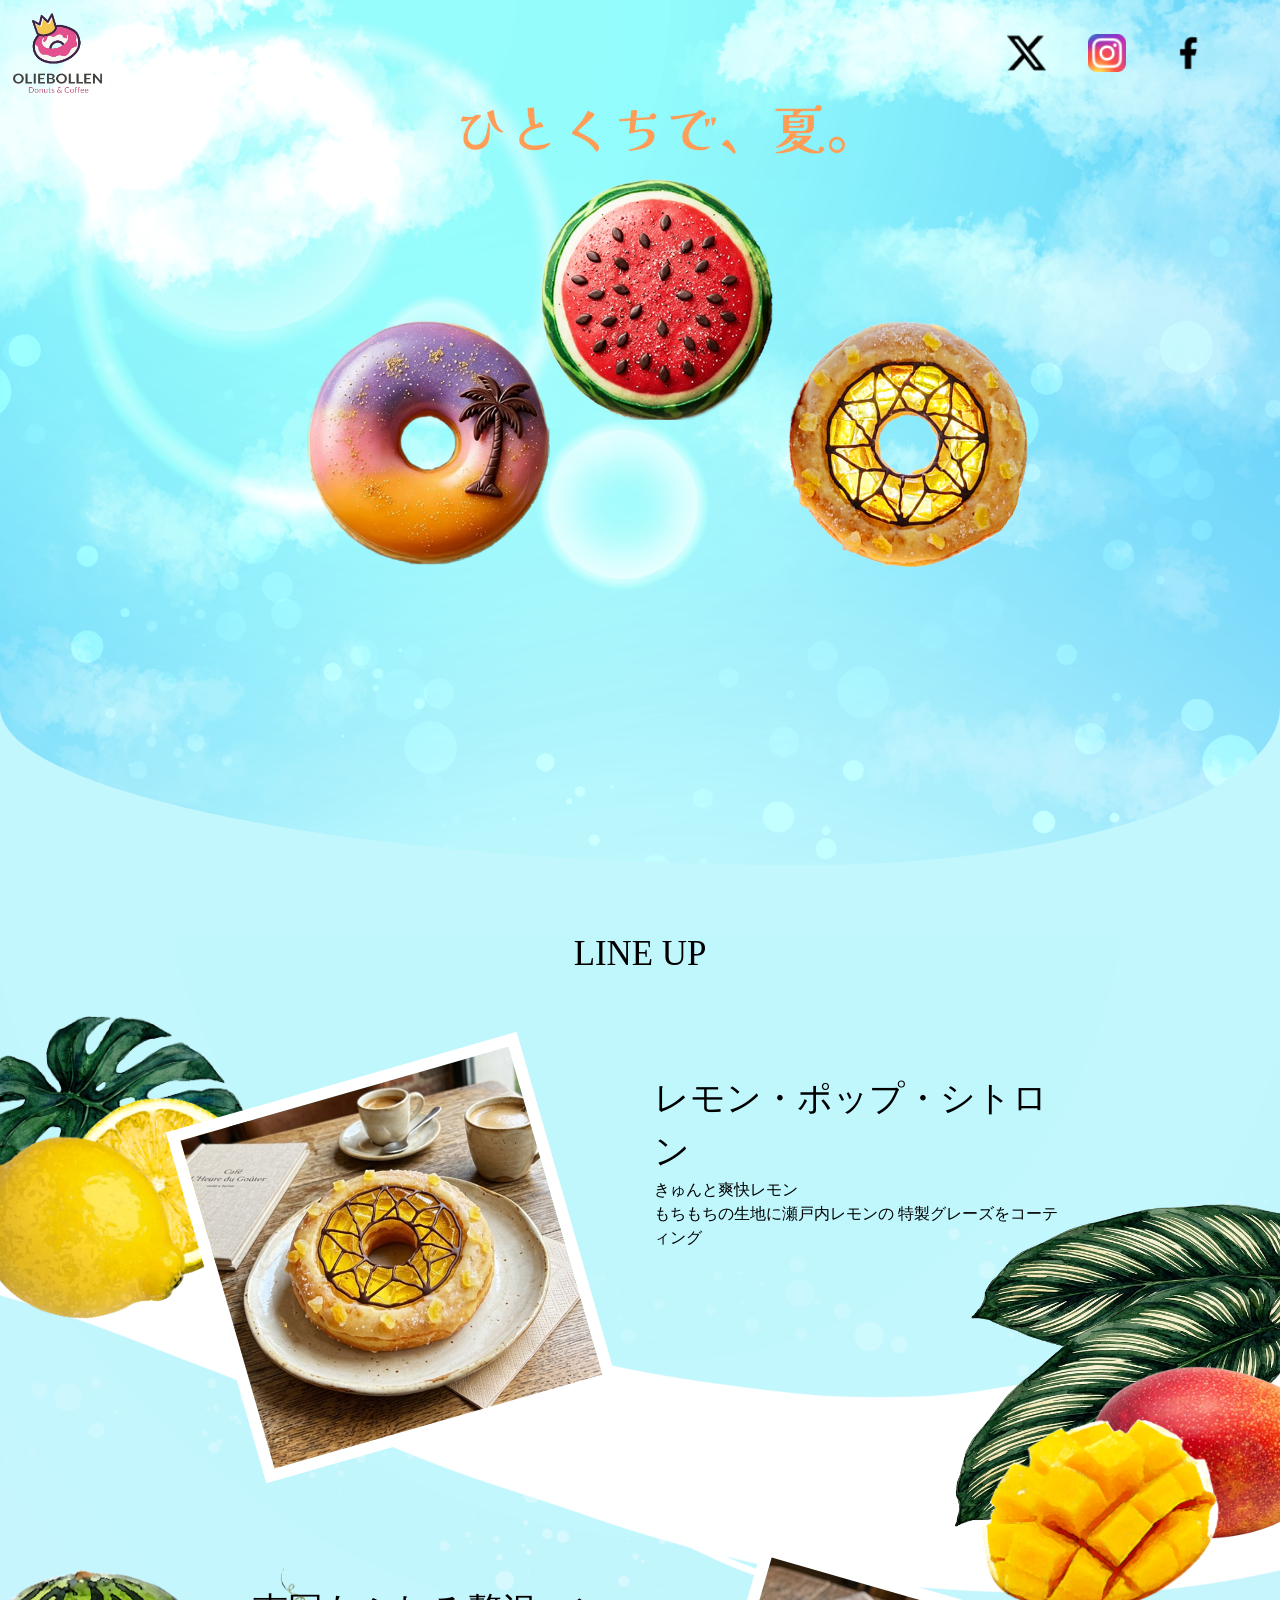
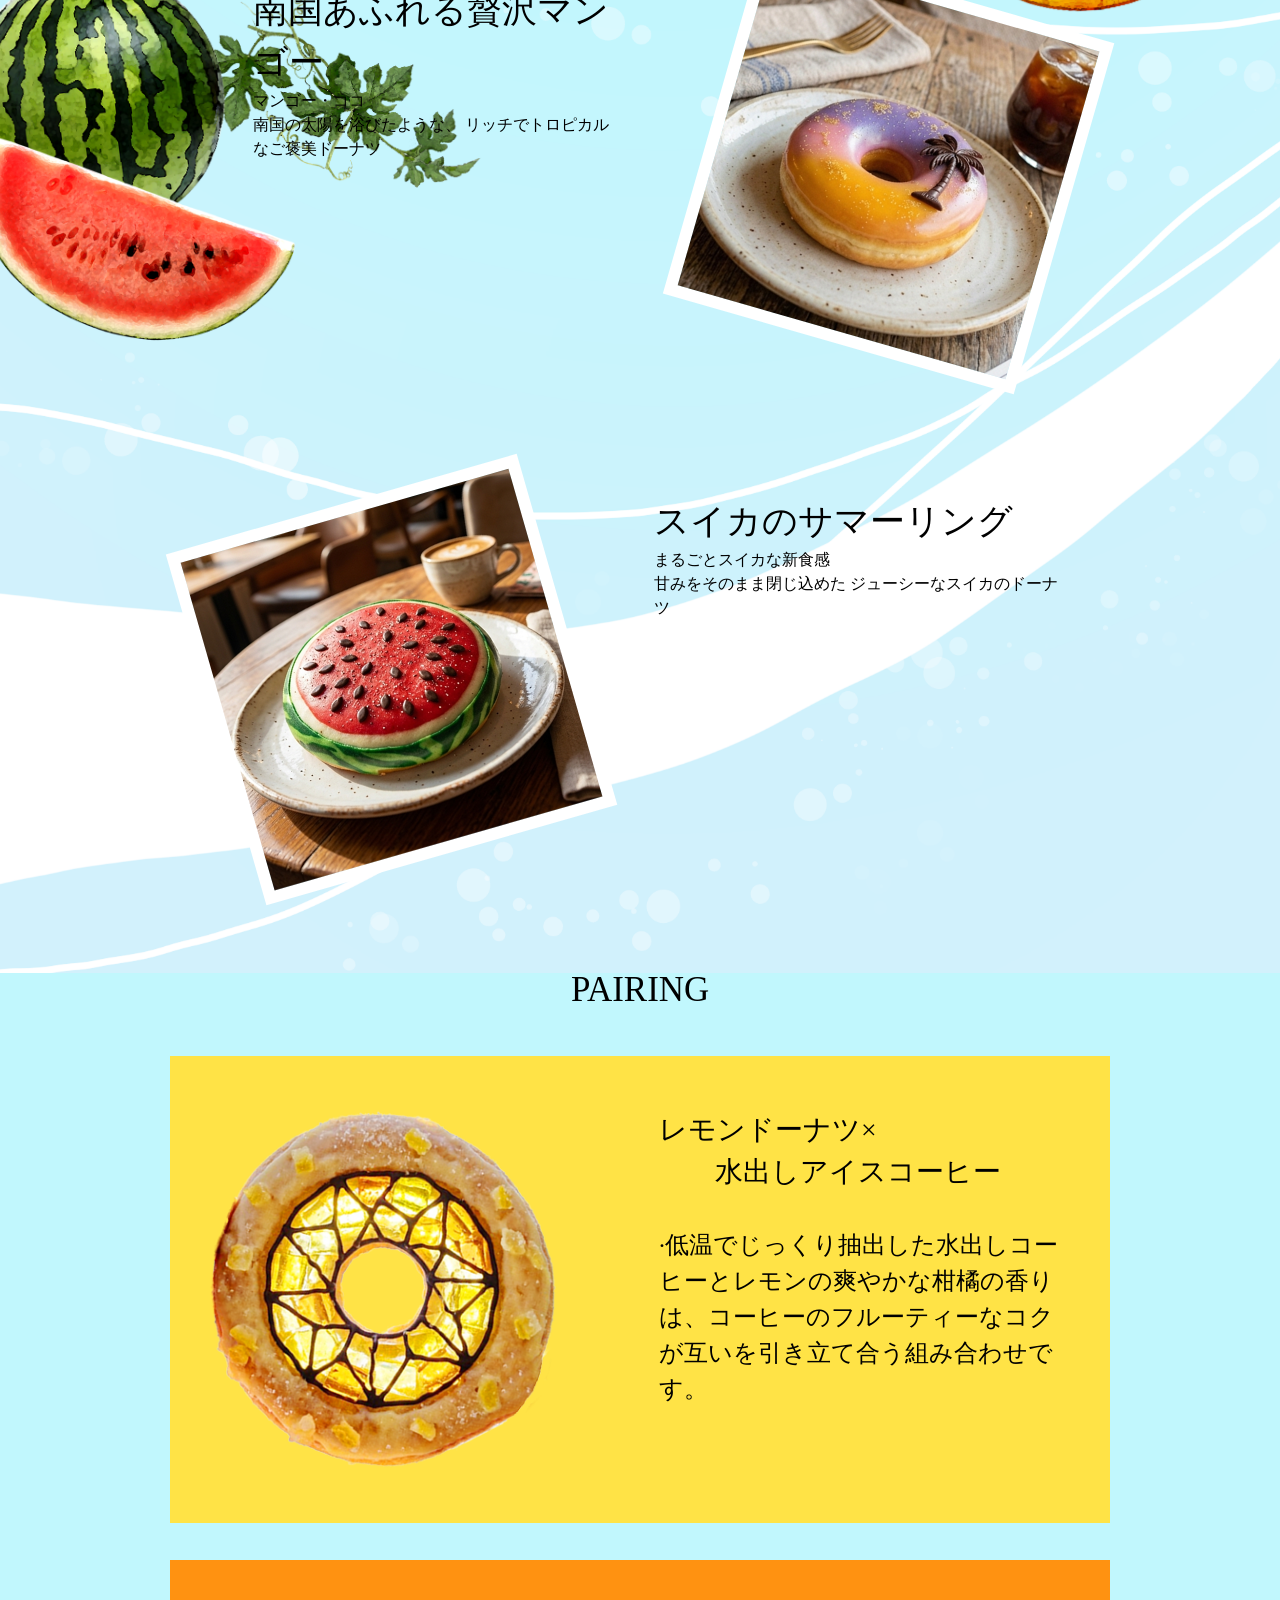
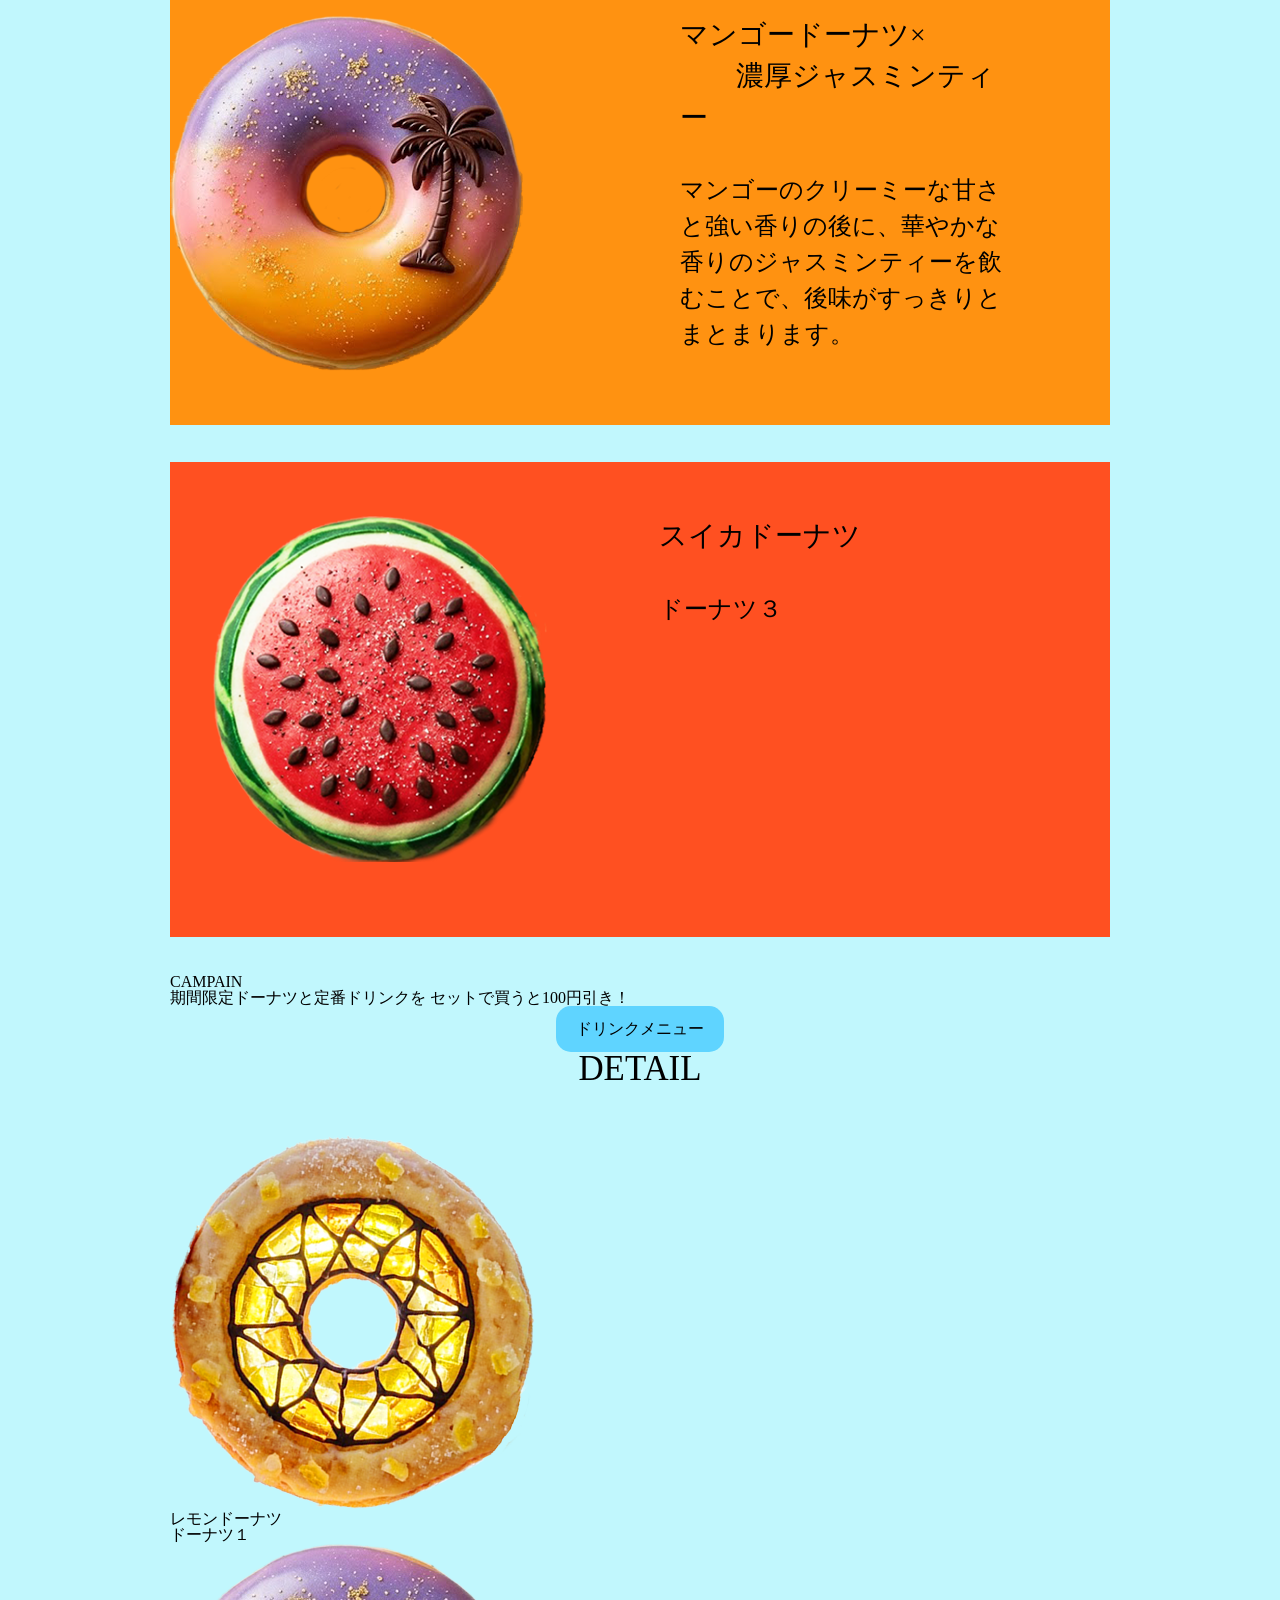
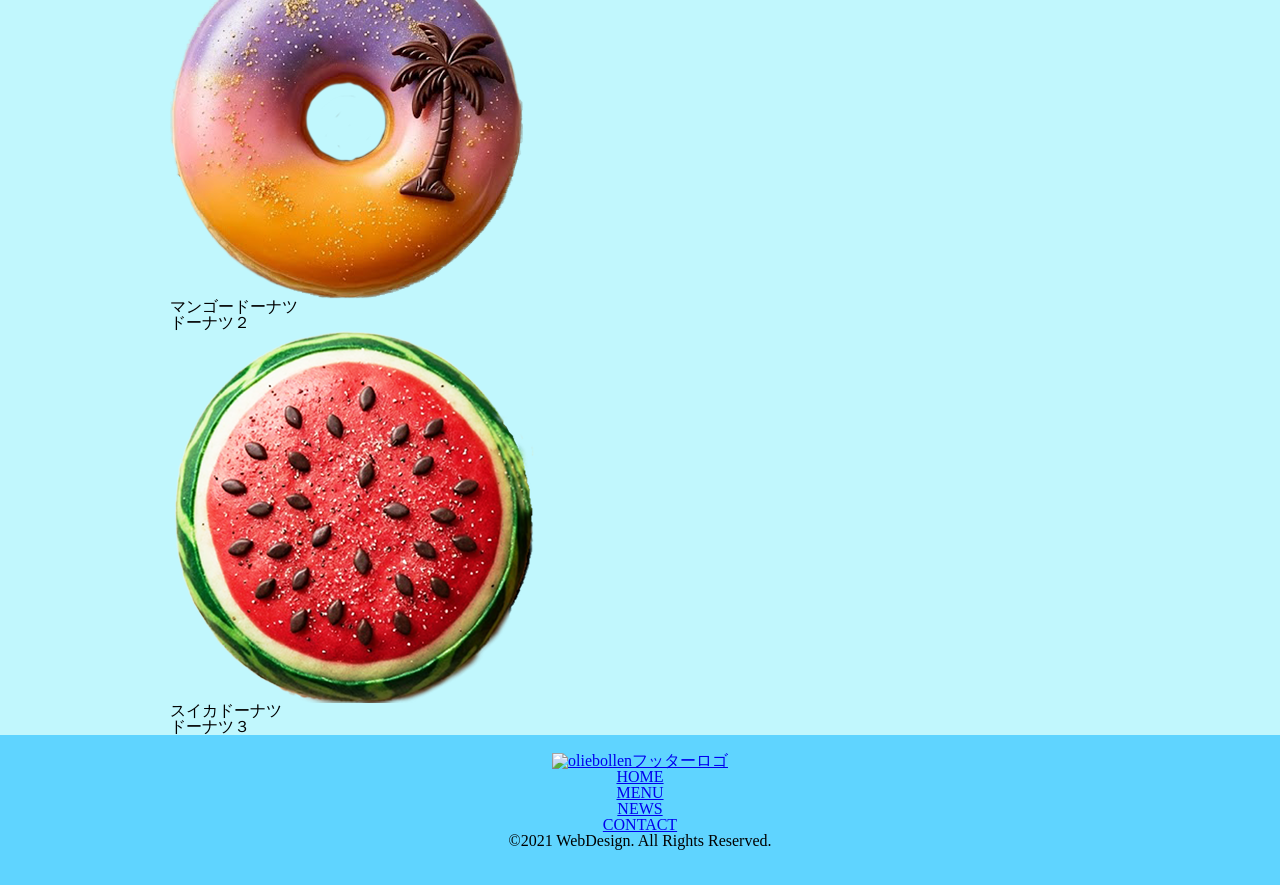
==== index.html @ aa82aea5 "メインビジュアル変更" ====
<!DOCTYPE html>
<html lang="ja">
<head>
  <meta charset="UTF-8">
  <meta name="viewport" content="width=device-width, initial-scale=1.0">
  <title>夏限定のフルーツドーナツ OLIEBOLLEN</title>
  <link rel="stylesheet" href="css/reset.css">
  <link rel="stylesheet" href="css/index.css">
</head>


<body>


  <header>

    <h1>
      <a href="#">
        <img src="img/logo.png" alt="oliebollenヘッダーロゴ">
      </a>
    </h1>

    <nav>
      <ul>
        <li>
          <a href="#">
            <img src="img/twitter_icon.png" alt="Twitter">
          </a>
        </li>
        <li>
          <a href="#">
            <img src="img/instagram_icon.png" alt="Instagram">
          </a>
        </li>
        <li>
          <a href="#">
            <img src="img/facebook_icon.png" alt="Facebook">
          </a>
        </li>
      </ul>
    </nav>

  </header>

  <div>
    <p class="mainvisual_background">
      <img src="img/mainvisal_background.png" alt="メインビジュアル">
    </p>
    <p class="mainvisual_title">
      <img src="img/mainvisual_title.png" alt="ひとくちで、夏。">
    </p>
    <p class="mainvisual_suika">
      <img src="img/donuts_suika.png" alt="スイカのサマーリング" class="no_eating">
      <img src="img/donuts_suika_eating.png" alt="齧りかけのスイカのサマーリング" class="eating">
    </p>
    <p class="mainvisual_mango">
      <img src="img/donuts_mango.png" alt="マンゴー・ココ" class="no_eating">
      <img src="img/donuts_mango_eating.png" alt="齧りかけのマンゴー・ココ" class="eating">
    </p>
    <p class="mainvisual_lemon">
      <img src="img/donuts_lemon.png" alt="レモン・ポップ・シトロン" class="no_eating">
      <img src="img/donuts_lemon_eating.png" alt="齧りかけのレモン・ポップ・シトロン" class="eating">
    </p>
  </div>

  <div class="all">

    <div class="images">
      <img src="img/left_reef1.png" alt="" class="left_reef1">
      <img src="img/cut_lemon_2.png" alt="" class="cut_lemon">
      <img src="img/lemon_1.png" alt="" class="lemon">
      <img src="img/right_reef_2_2.png" alt="" class="right_reef2">
      <img src="img/right_reef_1_2.png" alt="" class="right_reef1">
      <img src="img/mango_1.png" alt="" class="mango">
      <img src="img/cut_mango_2.png" alt="" class="cut_mango">
      <img src="img/watermelon_reef_1.png" alt="watermelon_reef" class="watermelon_reef">
      <img src="img/watermelon_1.png" alt="watermelon" class="watermelon">
      <img src="img/cut_watermelon_1.png" alt="cut_watermelon" class="cut_watermelon">

    </div>

    <main>

      <div class="back">
        <div class="container_index1">
          <div>
            <p class="lineup_title">
              LINE UP
            </p>
            <div class="lineup">
              <div class="lineup_1">
                <p class="lineup_left1">
                  <img src="img/lemon_donuts_pic.png" alt="レモン・ポップ・シトロン">
                </p>
                <section class="lineup_right1">
                  <h2>
                    レモン・ポップ・シトロン
                  </h2>
                  <p>
                    <spam>きゅんと爽快レモン</spam><br>
                    もちもちの生地に瀬戸内レモンの
                    特製グレーズをコーティング
                  </p>
                </section>
              </div>
              <div class="lineup_2">
                <section class="lineup_left2">
                  <h2>
                    南国あふれる贅沢マンゴー
                  </h2>
                  <p>
                    <span>マンゴー・ココ</span><br>南国の太陽を浴びたような、
                    リッチでトロピカルなご褒美ドーナツ
                  </p>
                </section>
                <p class="lineup_right2">
                  <img src="img/mango_donuts_pic.png" alt="マンゴー・ココ">
                </p>
              </div>
              <div class="lineup_3">
                <p class="lineup_left3">
                  <img src="img/suika_donuts_pic.png" alt="スイカのサマーリング">
                </p>
                <section class="lineup_right3">
                  <h2>
                    スイカのサマーリング
                  </h2>
                  <p>
                    <span>まるごとスイカな新食感</span><br>
                    甘みをそのまま閉じ込めた
                    ジューシーなスイカのドーナツ
                  </p>
                </section>
              </div>
            </div>
          </div>
        </div>
      </div>


      <div class="container_index2">
        <div>
          <p class="pairing_title">
            PAIRING
          </p>
          <div class="pairing">
            <div class="pairing_1">
              <p class="pairing_left1">
                <img src="img/donuts_lemon.png" alt="レモンドーナツ">
              </p>
              <section class="pairing_right1">
                <h2>
                  レモンドーナツ×<br>
                  　　水出しアイスコーヒー
                </h2>
                <p>
                  ·低温でじっくり抽出した水出しコーヒーとレモンの爽やかな柑橘の香りは、コーヒーのフルーティーなコクが互いを引き立て合う組み合わせです。
                </p>
              </section>
            </div>
            <div class="pairing_2">
              <p class="pairing_right2">
                <img src="img/donuts_mango.png" alt="マンゴードーナツ">
              </p>
              <section class="pairing_left2">
                <h2>
                  マンゴードーナツ×<br>
                  　　濃厚ジャスミンティー
                </h2>
                <p>
                  マンゴーのクリーミーな甘さと強い香りの後に、華やかな香りのジャスミンティーを飲むことで、後味がすっきりとまとまります。
                </p>
              </section>
            </div>
            <div class="pairing_3">
              <p class="pairing_left3">
                <img src="img/donuts_suika.png" alt="スイカドーナツ">
              </p>
              <section class="pairing_right3">
                <h2>
                  スイカドーナツ
                </h2>
                <p>
                  ドーナツ３
                </p>
              </section>
            </div>
          </div>
        </div>

        <section>
          <h2>CAMPAIN</h2>
          <p>期間限定ドーナツと定番ドリンクを
            セットで買うと100円引き！</p>
        </section>

        <p class="drink">
          <a href="drink.html">ドリンクメニュー</a>
        </p>
      </div>

      <div class="container_index3">
        <div>
          <p class="detail_title">
            DETAIL
          </p>
          <div class="detail">
            <div class="detail_1">
              <p class="detail_left1">
                <img src="img/donuts_lemon.png" alt="レモンドーナツ">
              </p>
              <section class="detail_right1">
                <h2>
                  レモンドーナツ
                </h2>
                <p>
                  ドーナツ１
                </p>
              </section>
            </div>
            <div class="detail_2">
              <p class="detail_right2">
                <img src="img/donuts_mango.png" alt="マンゴードーナツ">
              </p>
              <section class="detail_left2">
                <h2>
                  マンゴードーナツ
                </h2>
                <p>
                  ドーナツ２
                </p>
              </section>
            </div>
            <div class="detail_3">
              <p class="detail_left3">
                <img src="img/donuts_suika.png" alt="スイカドーナツ">
              </p>
              <section class="detail_right3">
                <h2>
                  スイカドーナツ
                </h2>
                <p>
                  ドーナツ３
                </p>
              </section>
            </div>
          </div>
        </div>
      </div>

    </main>

    <footer>

      <a href="#">
        <img src="img/" alt="oliebollenフッターロゴ">
      </a>

      <nav>
        <ul>
          <li>
            <p>
              <a href="#">
                HOME
              </a>
            </p>
          </li>
          <li>
            <p>
              <a href="#">
                MENU
              </a>
            </p>
          </li>
          <li>
            <p>
              <a href="#">
                NEWS
              </a>
            </p>
          </li>
          <li>
            <p>
              <a href="#">
                CONTACT
              </a>
            </p>
          </li>
        </ul>
      </nav>

      <p>
        <small>
          &copy;2021 WebDesign.
          <span>
            All Rights Reserved.
          </span>
        </small>
      </p>

    </footer>

  </div>
</body>
</html>
---- css/index.css ----
@import url(../css/common.css);

/* メインビジュアル */
p.mainvisual_background {
  width: 100%;
  height: 100vh;
  position: absolute;
  top: 0;
  left: 0;
}

p.mainvisual_background img {
  width: 100%;
  height: auto;
  border-radius: 0 0 350% 600% / 0 0 1500px 1500px;
  z-index: -100;
}

p.mainvisual_title {
  position: absolute;
  margin: 0 auto;
  left: 36vw;
}

p.mainvisual_title img {
  width: 30vw;
}

/* スイカ */

p.mainvisual_suika img {
  width: 19vw;
  top: 14vw;
  left: 42vw;
}

p.mainvisual_suika img.no_eating {
  position: absolute;
}

p.mainvisual_suika img.eating {
  position: absolute;
  opacity: 0;
}

p.mainvisual_suika:hover img.no_eating {
  opacity: 0;
}

p.mainvisual_suika:hover img.eating {
  opacity: 1;
}

/* マンゴー */
p.mainvisual_mango img {
  width: 19vw;
  top: 25vw;
  left: 24vw;
}

p.mainvisual_mango img.no_eating {
  position: absolute;
}

p.mainvisual_mango img.eating {
  position: absolute;
  opacity: 0;
}

p.mainvisual_mango:hover img.no_eating {
  opacity: 0;
}

p.mainvisual_mango:hover img.eating {
  opacity: 1;
}

/* レモン */
p.mainvisual_lemon img {
  width: 19vw;
  top: 25vw;
  right: 19.5vw;
}

p.mainvisual_lemon img.no_eating {
  position: absolute;
}

p.mainvisual_lemon img.eating {
  position: absolute;
  opacity: 0;
}

p.mainvisual_lemon:hover img.no_eating {
  opacity: 0;
}

p.mainvisual_lemon:hover img.eating {
  opacity: 1;
  width: 19.1%;
}

/* 背景色 */

html {
  position: relative;
  background-color: #c1f7fd;
}

/* 位置調整 */

div.all {
  padding-top: 65vw;
}

/* 背景画像 */

div.images {
  position: relative;
  z-index: 1;
}

.left_reef1 {
  position: absolute;
  top: -1vw;
  left: 0;
  width: 26vw;
  padding-top: 5vh;
}

.cut_lemon {
  position: absolute;
  top: 12vw;
  left: 5vw;
  width: 15vw;
}

.lemon {
  position: absolute;
  top: 15vw;
  left: 0;
  width: 15%;
}

.right_reef1 {
  position: absolute;
  top: 20vw;
  right: 0vw;
  width: 30%;
}

.right_reef2 {
  position: absolute;
  top: 20vw;
  width: 25%;
  right: 0vw;
}

.mango {
  position: absolute;
  top: 32vw;
  width: 16%;
  right: 0vw;
}

.cut_mango {
  position: absolute;
  top: 37vw;
  width: 20%;
  right: 4vw;
}

.watermelon_reef {
  position: absolute;
  top: 48vw;
  width: 23%;
  left: 15vw;
}

.watermelon {
  position: absolute;
  top: 48vw;
  width: 23%;
  left: -4vw;
}

.cut_watermelon {
  position: absolute;
  top: 62vw;
  width: 28vw;
  left: -4vw;
}

/* メイン */

main div.back {
  background-image: url(../img/background_image.png);
  background-repeat: no-repeat;
  background-position: center top;
  background-size: cover;
  position: relative;
}

/* 商品説明 */
.container_index1 {
  /* background-color: bisque; */
  max-width: 980px;
  margin: 0 auto;
  padding-left: 20px;
  padding-right: 20px;
}

main div p.lineup_title {
  text-align: center;
  font-size: 2.18rem;
  margin-bottom: 3rem;
}

main div.lineup {
  display: flex;
  flex-wrap: wrap;
}

main div.lineup div {
  width: 100%;
  min-height: 28.75rem;
  margin-bottom: 2.31rem;
  z-index: 1;
}

div.lineup div.lineup_1 {
  /* background-color: #ffe346; */
  line-height: 1.5;
  display: flex;
  justify-content: space-between;
}

div.lineup div.lineup_1 p.lineup_left1 {
  margin-top: 5.79%;
  margin-bottom: 5.79%;
  margin-left: 4.13%;
  margin-right: 8.4%;
  flex-basis: 38.88%;
}

div.lineup div.lineup_1 p.lineup_left1 img {
  transform: rotate(-16deg);
  border: 12px solid #fff;
}

div.lineup div.lineup_1 section.lineup_right1 {
  margin-top: 5.67%;
  margin-bottom: 5.67%;
  margin-right: 4.13%;
  flex-basis: 44.42%;
}

div.lineup div.lineup_1 section.lineup_right1 h2 {
  font-size: 2.18rem;
}

div.lineup div.lineup_2 {
  /* background-color: #ff9211; */
  line-height: 1.5;
  display: flex;
  justify-content: space-between;
}

div.lineup div.lineup_2 p.lineup_right2 {
  margin-top: 5.79%;
  margin-bottom: 5.79%;
  margin-right: 4.13%;
  flex-basis: 38.88%;
}

div.lineup div.lineup_2 p.lineup_right2 img {
  transform: rotate(16deg);
  border: 12px solid #fff;
}

div.lineup div.lineup_2 section.lineup_left2 h2 {
  font-size: 2.18rem;
}

div.lineup div.lineup_2 section.lineup_left2 {
  margin-top: 5.67%;
  margin-bottom: 5.67%;
  margin-left: 8.82%;
  margin-right: 8.4%;
  flex-basis: 38.88%;
}

div.lineup div.lineup_3 {
  /* background-color: #ff5021; */
  padding-bottom: 20px;
  line-height: 1.5;
  display: flex;
  justify-content: space-between;
}

div.lineup div.lineup_3 p.lineup_left3 {
  margin-top: 5.79%;
  margin-bottom: 5.79%;
  margin-left: 4.13%;
  margin-right: 8.4%;
  flex-basis: 38.88%;
}

div.lineup div.lineup_3 p.lineup_left3 img {
  transform: rotate(-16deg);
  border: 12px solid #fff;
}

div.lineup div.lineup_3 section.lineup_right3 {
  margin-top: 5.67%;
  margin-bottom: 5.67%;
  margin-right: 4.13%;
  flex-basis: 44.42%;
}

div.lineup div.lineup_3 section.lineup_right3 h2 {
  font-size: 2.18rem;
}

/* ペアリング */

.container_index2 {
  /* background-color: bisque; */
  max-width: 980px;
  margin: 0 auto;
  padding-left: 20px;
  padding-right: 20px;
}

main div p.pairing_title {
  text-align: center;
  font-size: 2.18rem;
  margin-bottom: 3rem;
}

main div.pairing {
  display: flex;
  flex-wrap: wrap;
}

main div.pairing div {
  width: 100%;
  min-height: 28.75rem;
  margin-bottom: 2.31rem;
}

div.pairing div.pairing_1 {
  background-color: #ffe346;
  line-height: 1.5;
  display: flex;
  justify-content: space-between;
}

div.pairing div.pairing_1 p.pairing_left1 {
  /* background-color: #fff; */
  margin-top: 5.79%;
  margin-bottom: 5.79%;
  margin-left: 4.13%;
  margin-right: 10.69%;
  flex-basis: 38.88%;
}

div.pairing div.pairing_1 section.pairing_right1 {
  margin-top: 5.67%;
  margin-bottom: 5.67%;
  margin-right: 3.6%;
  flex-basis: 46.39%;
  font-size: 1.5rem;
}

div.pairing div.pairing_1 section.pairing_right1 h2 {
  font-size: 1.73rem;
  padding-bottom: 2.13rem;
}

div.pairing div.pairing_2 {
  background-color: #ff9211;
  line-height: 1.5;
  display: flex;
  justify-content: space-between;
}

div.pairing div.pairing_2 p.pairing_right2 {
  margin-top: 5.79%;
  margin-bottom: 5.79%;
  margin-right: 3.6%;
  flex-basis: 46.39%;
}

div.pairing div.pairing_2 section.pairing_left2 h2 {
  font-size: 1.73rem;
  padding-bottom: 2.13rem;
}

div.pairing div.pairing_2 section.pairing_left2 {
  margin-top: 5.67%;
  margin-bottom: 5.67%;
  margin-left: 8.82%;
  margin-right: 10.69%;
  flex-basis: 38.88%;
  font-size: 1.5rem;
}

div.pairing div.pairing_3 {
  background-color: #ff5021;
  padding-bottom: 20px;
  line-height: 1.5;
  display: flex;
  justify-content: space-between;
}

div.pairing div.pairing_3 p.pairing_left3 {
  margin-top: 5.79%;
  margin-bottom: 5.79%;
  margin-left: 4.13%;
  margin-right: 10.69%;
  flex-basis: 38.88%;
}

div.pairing div.pairing_3 section.pairing_right3 {
  margin-top: 5.67%;
  margin-bottom: 5.67%;
  margin-right: 3.6%;
  flex-basis: 46.39%;
  font-size: 1.5rem;
}

div.pairing div.pairing_3 section.pairing_right3 h2 {
  font-size: 1.73rem;
  padding-bottom: 2.13rem;
}

/* ドリンクメニュー */
p.drink a {
  text-decoration: none;
  color: #000;
  display: block;
  width: fit-content;
  padding: 15px 20px;
  margin: 0 auto;
  border-radius: 15px;
  background-color: #5fd4ff;
  background-position: center;
}

/* ディティール */

.container_index3 {
  /* background-color: bisque; */
  max-width: 980px;
  margin: 0 auto;
  padding-left: 20px;
  padding-right: 20px;
}

main div p.detail_title {
  text-align: center;
  font-size: 2.18rem;
  margin-bottom: 3rem;
}
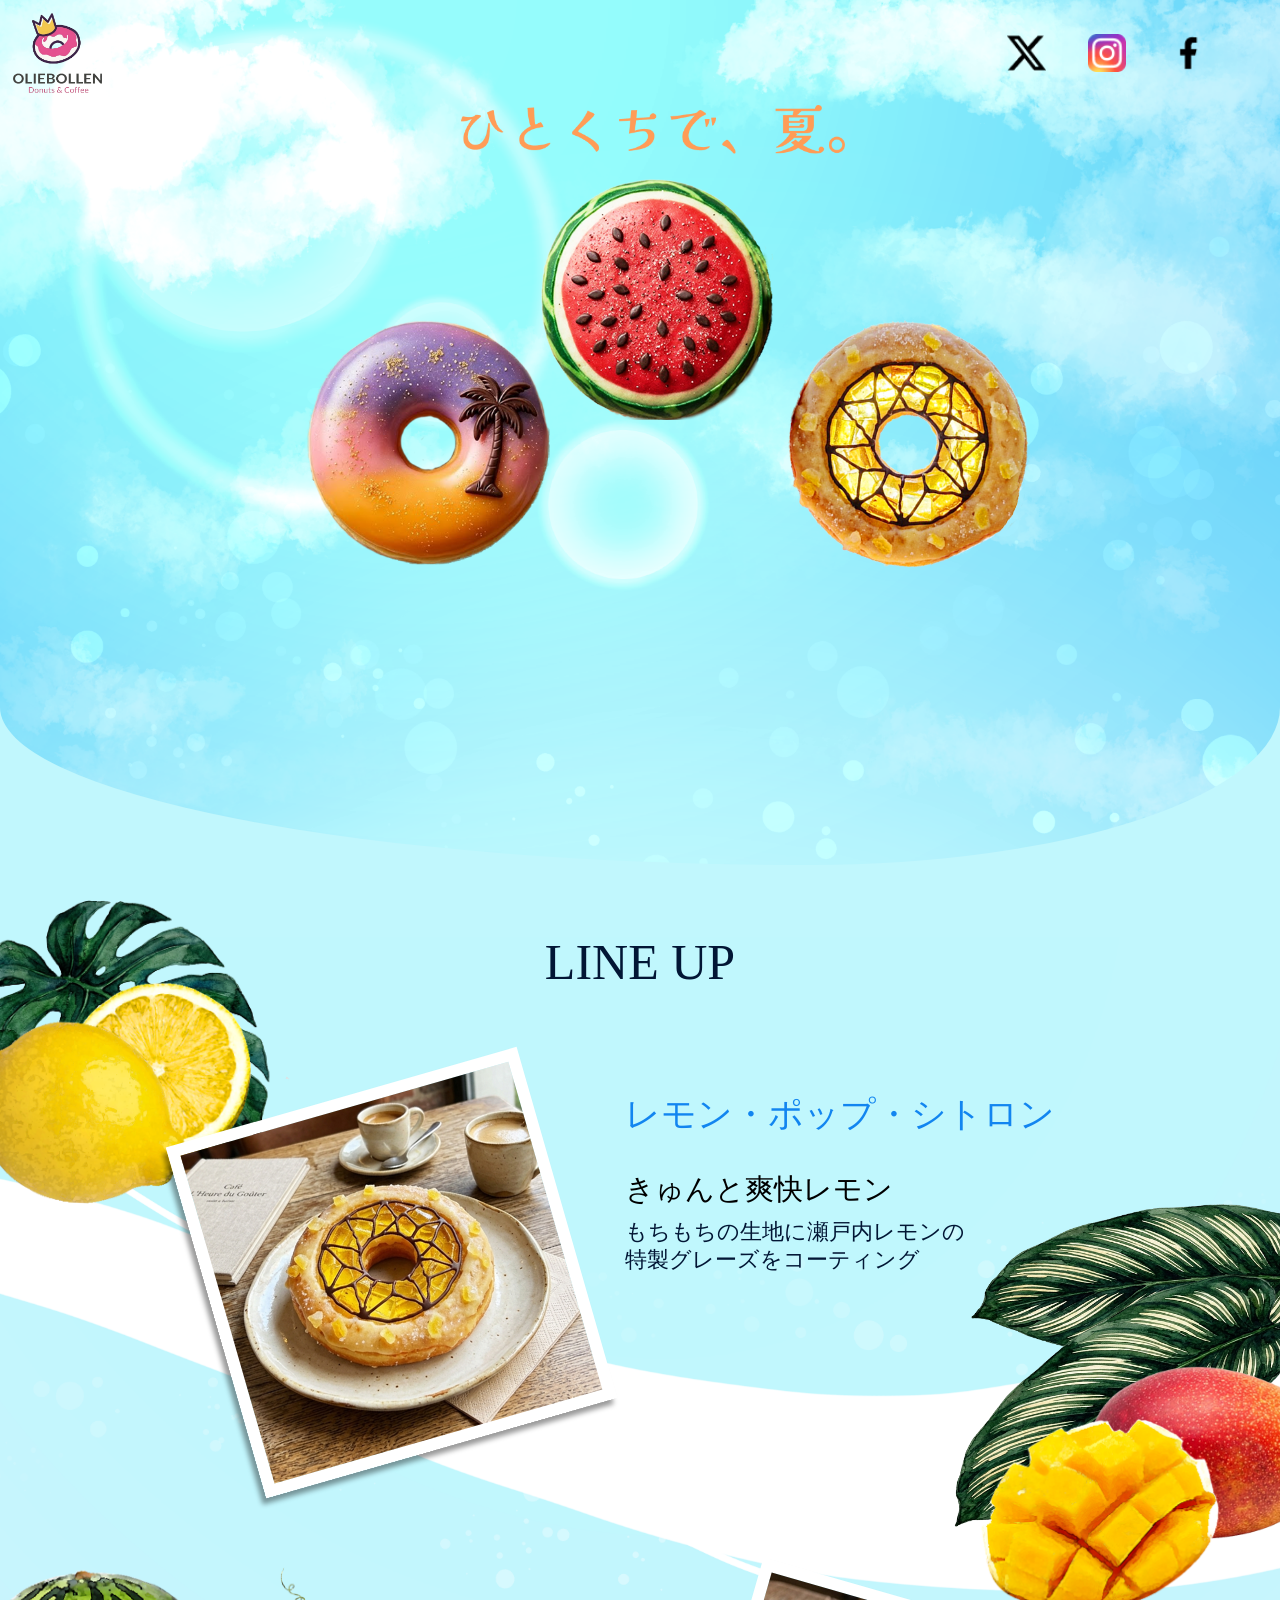
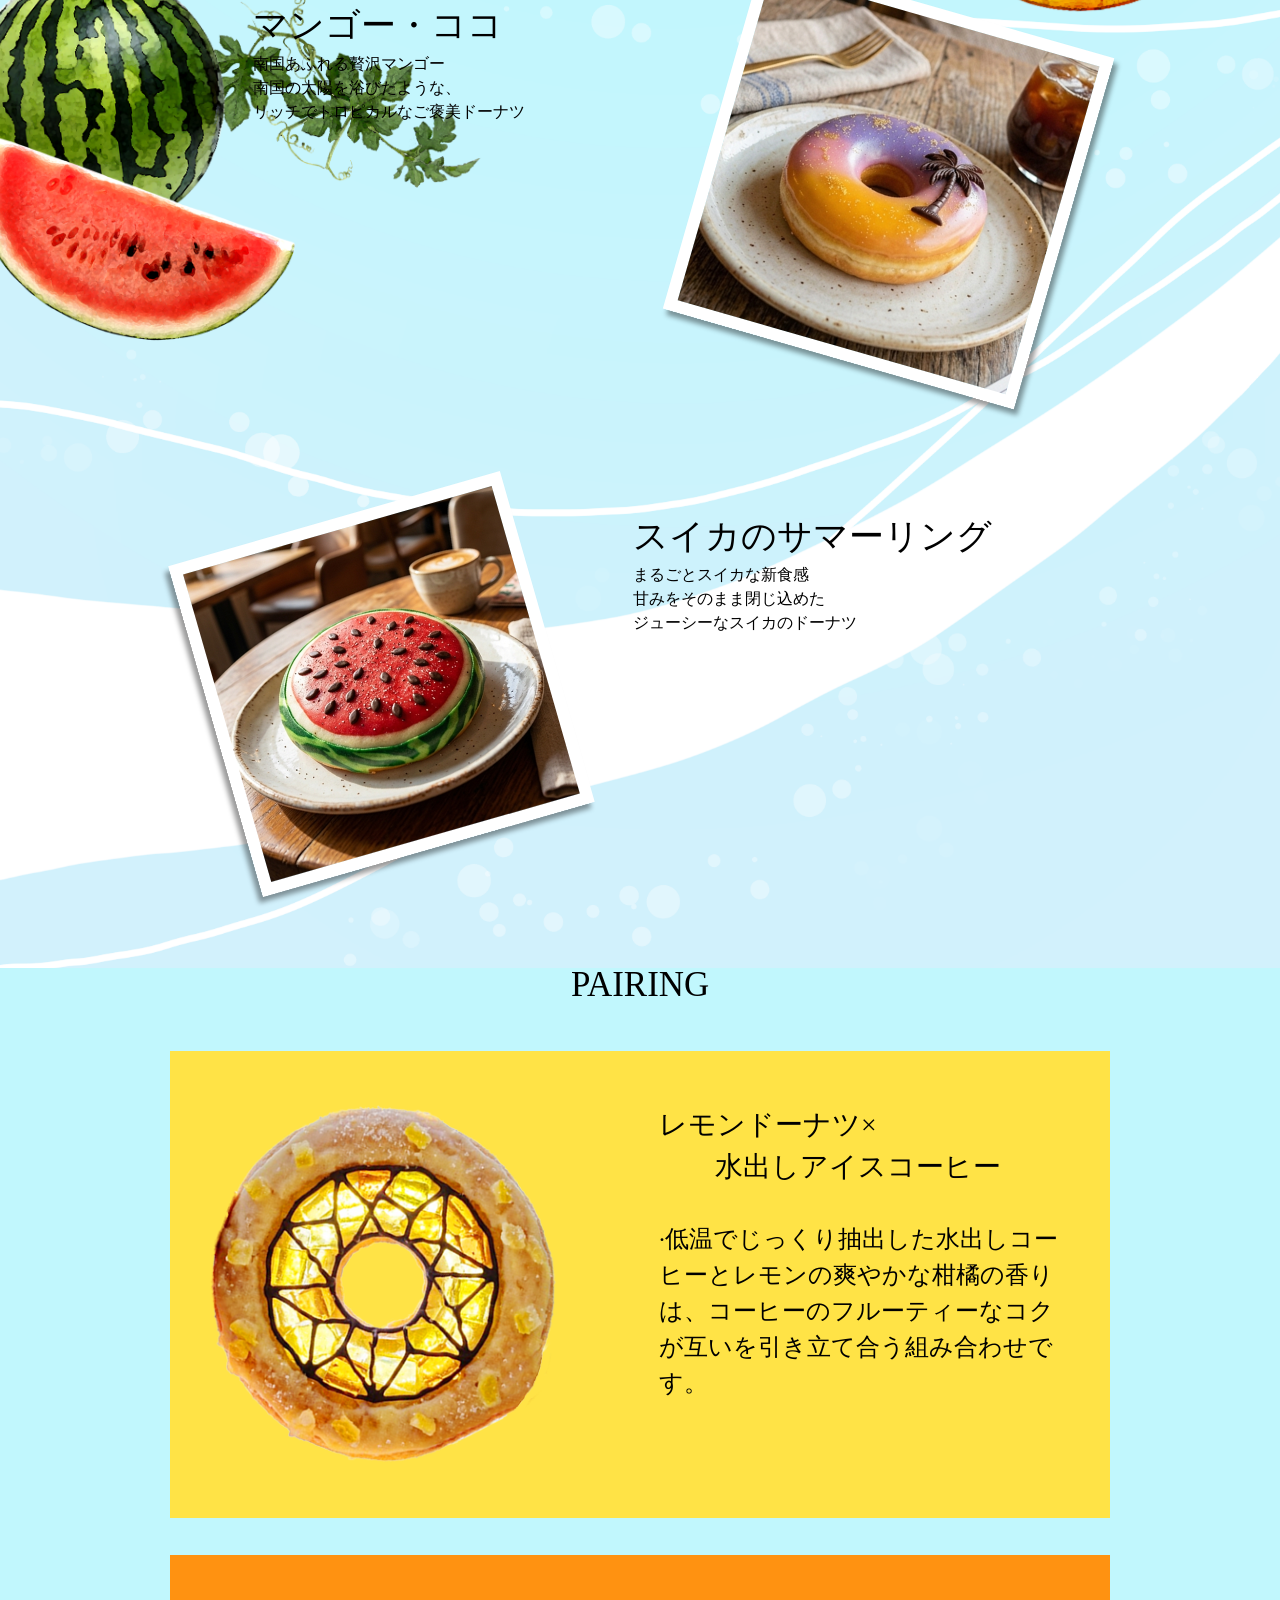
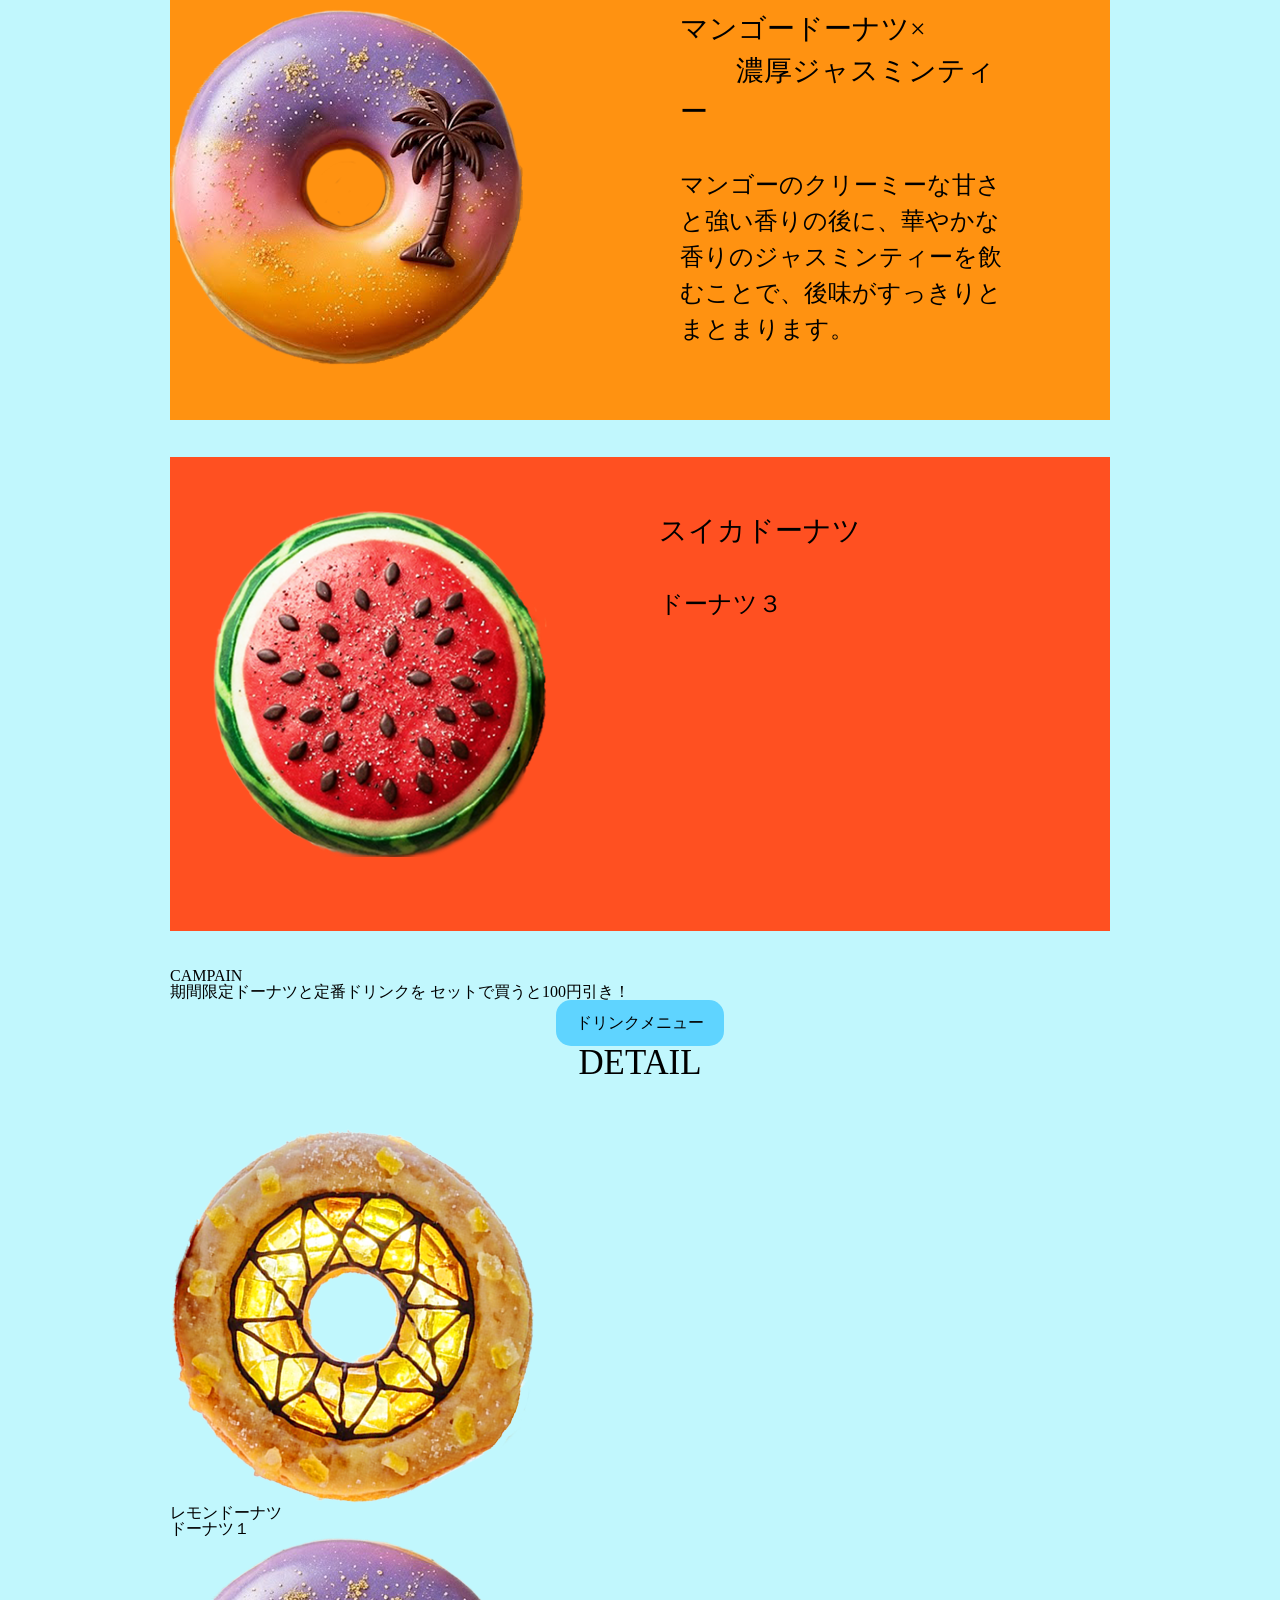
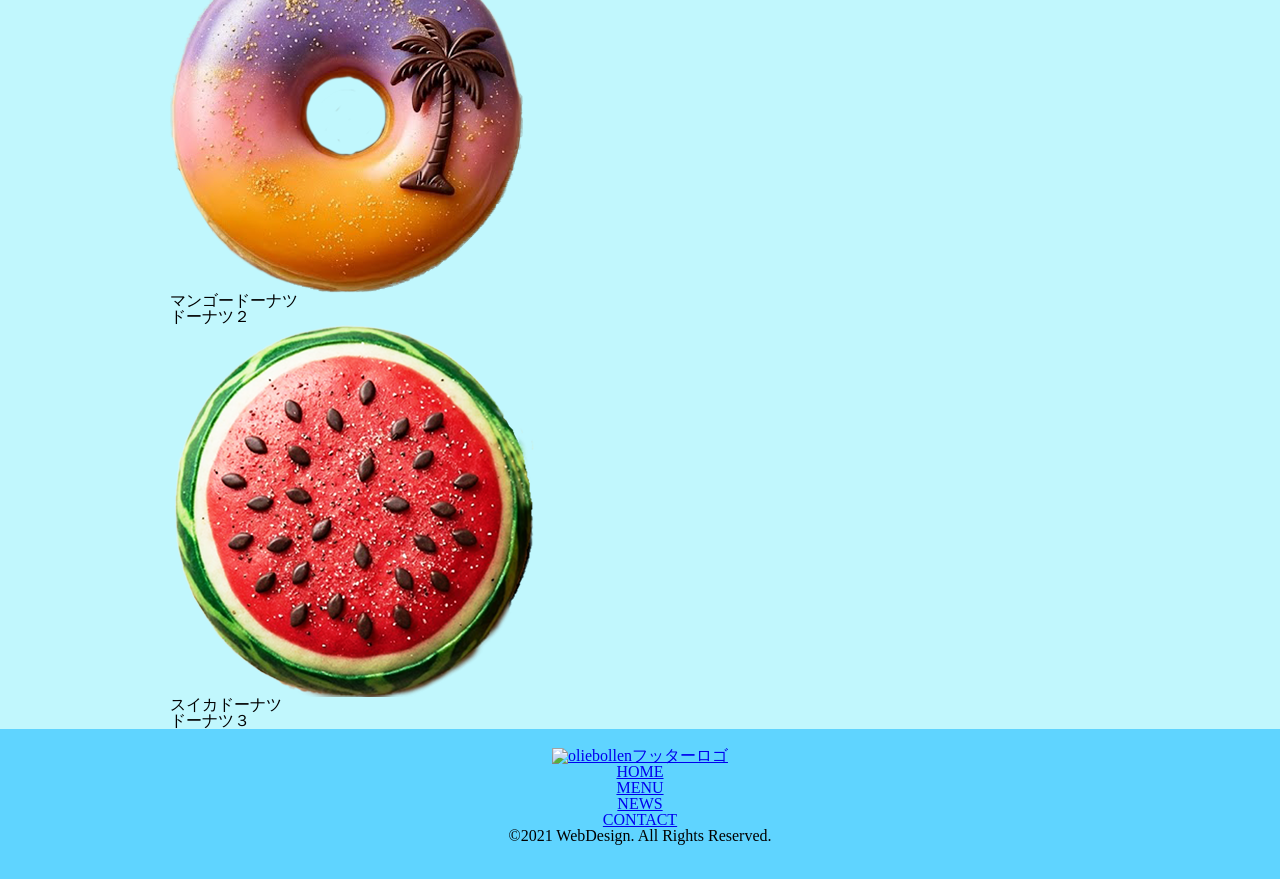
==== commit 2a490be6: "lineupフォント変更" ====
--- a/index.html
+++ b/index.html
@@ -96,9 +96,11 @@
                   <h2>
                     レモン・ポップ・シトロン
                   </h2>
-                  <p>
-                    <spam>きゅんと爽快レモン</spam><br>
-                    もちもちの生地に瀬戸内レモンの
+                  <p class="lineup_example1">
+                    きゅんと爽快レモン
+                  </p>
+                  <p class="lineup_explanation1">
+                    もちもちの生地に瀬戸内レモンの<br>
                     特製グレーズをコーティング
                   </p>
                 </section>
@@ -106,10 +108,13 @@
               <div class="lineup_2">
                 <section class="lineup_left2">
                   <h2>
+                    マンゴー・ココ
+                  </h2>
+                  <p class="lineup_example2">
                     南国あふれる贅沢マンゴー
-                  </h2>
-                  <p>
-                    <span>マンゴー・ココ</span><br>南国の太陽を浴びたような、
+                  </p>
+                  <p class="lineup_explanation2">
+                    南国の太陽を浴びたような、<br>
                     リッチでトロピカルなご褒美ドーナツ
                   </p>
                 </section>
@@ -125,9 +130,11 @@
                   <h2>
                     スイカのサマーリング
                   </h2>
-                  <p>
-                    <span>まるごとスイカな新食感</span><br>
-                    甘みをそのまま閉じ込めた
+                  <p class="lineup_example3">
+                    まるごとスイカな新食感
+                  </p>
+                  <p class="lineup_explanation3">
+                    甘みをそのまま閉じ込めた<br>
                     ジューシーなスイカのドーナツ
                   </p>
                 </section>
--- a/css/index.css
+++ b/css/index.css
@@ -122,7 +122,7 @@
 
 .left_reef1 {
   position: absolute;
-  top: -1vw;
+  top: -10vw;
   left: 0;
   width: 26vw;
   padding-top: 5vh;
@@ -130,14 +130,14 @@
 
 .cut_lemon {
   position: absolute;
-  top: 12vw;
+  top: 3vw;
   left: 5vw;
   width: 15vw;
 }
 
 .lemon {
   position: absolute;
-  top: 15vw;
+  top: 6vw;
   left: 0;
   width: 15%;
 }
@@ -211,8 +211,9 @@
 }
 
 main div p.lineup_title {
+  color: #021635;
   text-align: center;
-  font-size: 2.18rem;
+  font-size: 3.125rem;
   margin-bottom: 3rem;
 }
 
@@ -239,24 +240,41 @@
   margin-top: 5.79%;
   margin-bottom: 5.79%;
   margin-left: 4.13%;
-  margin-right: 8.4%;
+  margin-right: 0.4%;
   flex-basis: 38.88%;
 }
 
 div.lineup div.lineup_1 p.lineup_left1 img {
   transform: rotate(-16deg);
   border: 12px solid #fff;
+  box-shadow: -5px 5px 5px 0px rgba(0, 0, 0, 0.4);
 }
 
 div.lineup div.lineup_1 section.lineup_right1 {
   margin-top: 5.67%;
   margin-bottom: 5.67%;
-  margin-right: 4.13%;
-  flex-basis: 44.42%;
+  margin-right: 2.13%;
+  flex-basis: 49.42%;
 }
 
 div.lineup div.lineup_1 section.lineup_right1 h2 {
+  color: #1285f0;
   font-size: 2.18rem;
+  padding-bottom: 27px;
+}
+
+div.lineup_1 section.lineup_right1 p.lineup_example1 {
+  font-family: "Noto Serif JP";
+  font-size: 1.8125rem;
+  font-weight: 500;
+  padding-bottom: 7px;
+}
+
+div.lineup div.lineup_1 section.lineup_right1 p.lineup_explanation1 {
+  color: #021635;
+  font-family: "BIZ UDPMincho";
+  font-size: 1.375rem;
+  line-height: 1.75rem;
 }
 
 div.lineup div.lineup_2 {
@@ -276,6 +294,7 @@
 div.lineup div.lineup_2 p.lineup_right2 img {
   transform: rotate(16deg);
   border: 12px solid #fff;
+  box-shadow: 5px 5px 5px 0px rgba(0, 0, 0, 0.4);
 }
 
 div.lineup div.lineup_2 section.lineup_left2 h2 {
@@ -309,13 +328,14 @@
 div.lineup div.lineup_3 p.lineup_left3 img {
   transform: rotate(-16deg);
   border: 12px solid #fff;
+  box-shadow: -5px 5px 5px 0px rgba(0, 0, 0, 0.4);
 }
 
 div.lineup div.lineup_3 section.lineup_right3 {
   margin-top: 5.67%;
   margin-bottom: 5.67%;
   margin-right: 4.13%;
-  flex-basis: 44.42%;
+  flex-basis: 49.42%;
 }
 
 div.lineup div.lineup_3 section.lineup_right3 h2 {
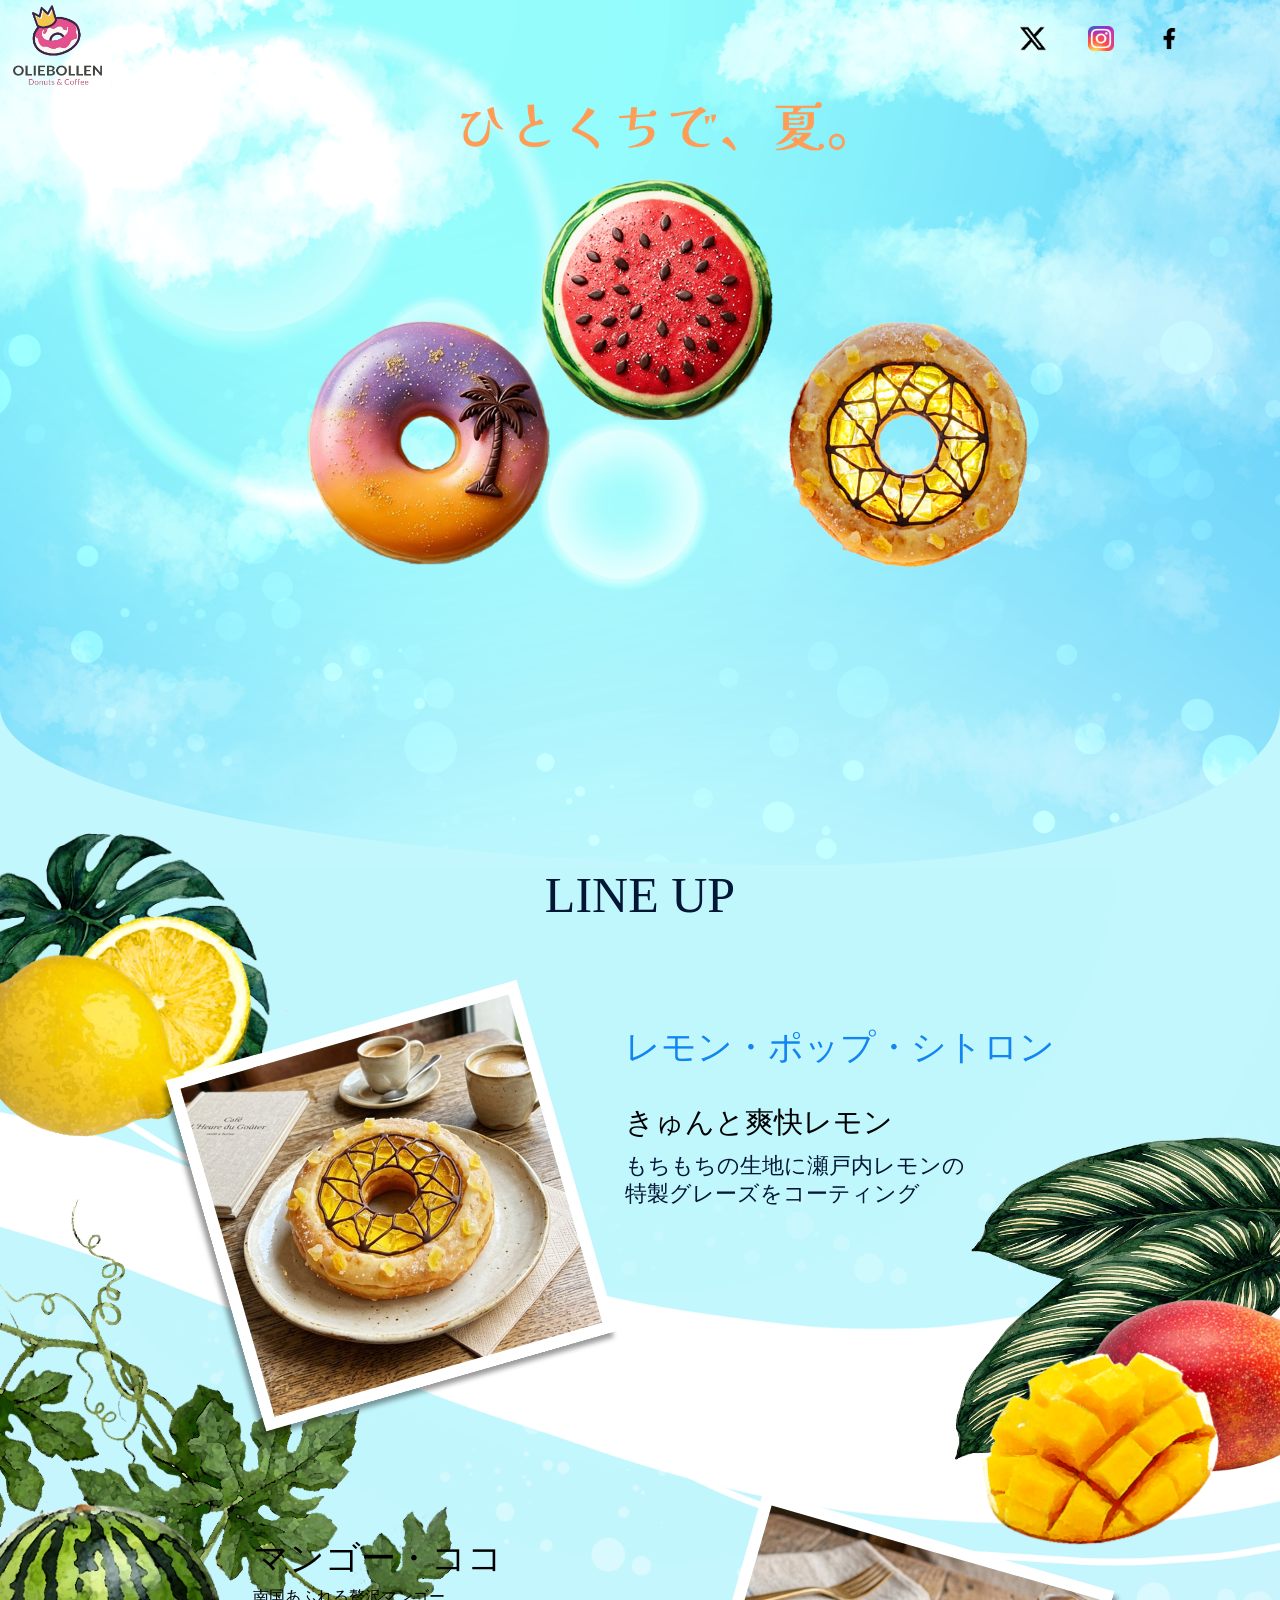
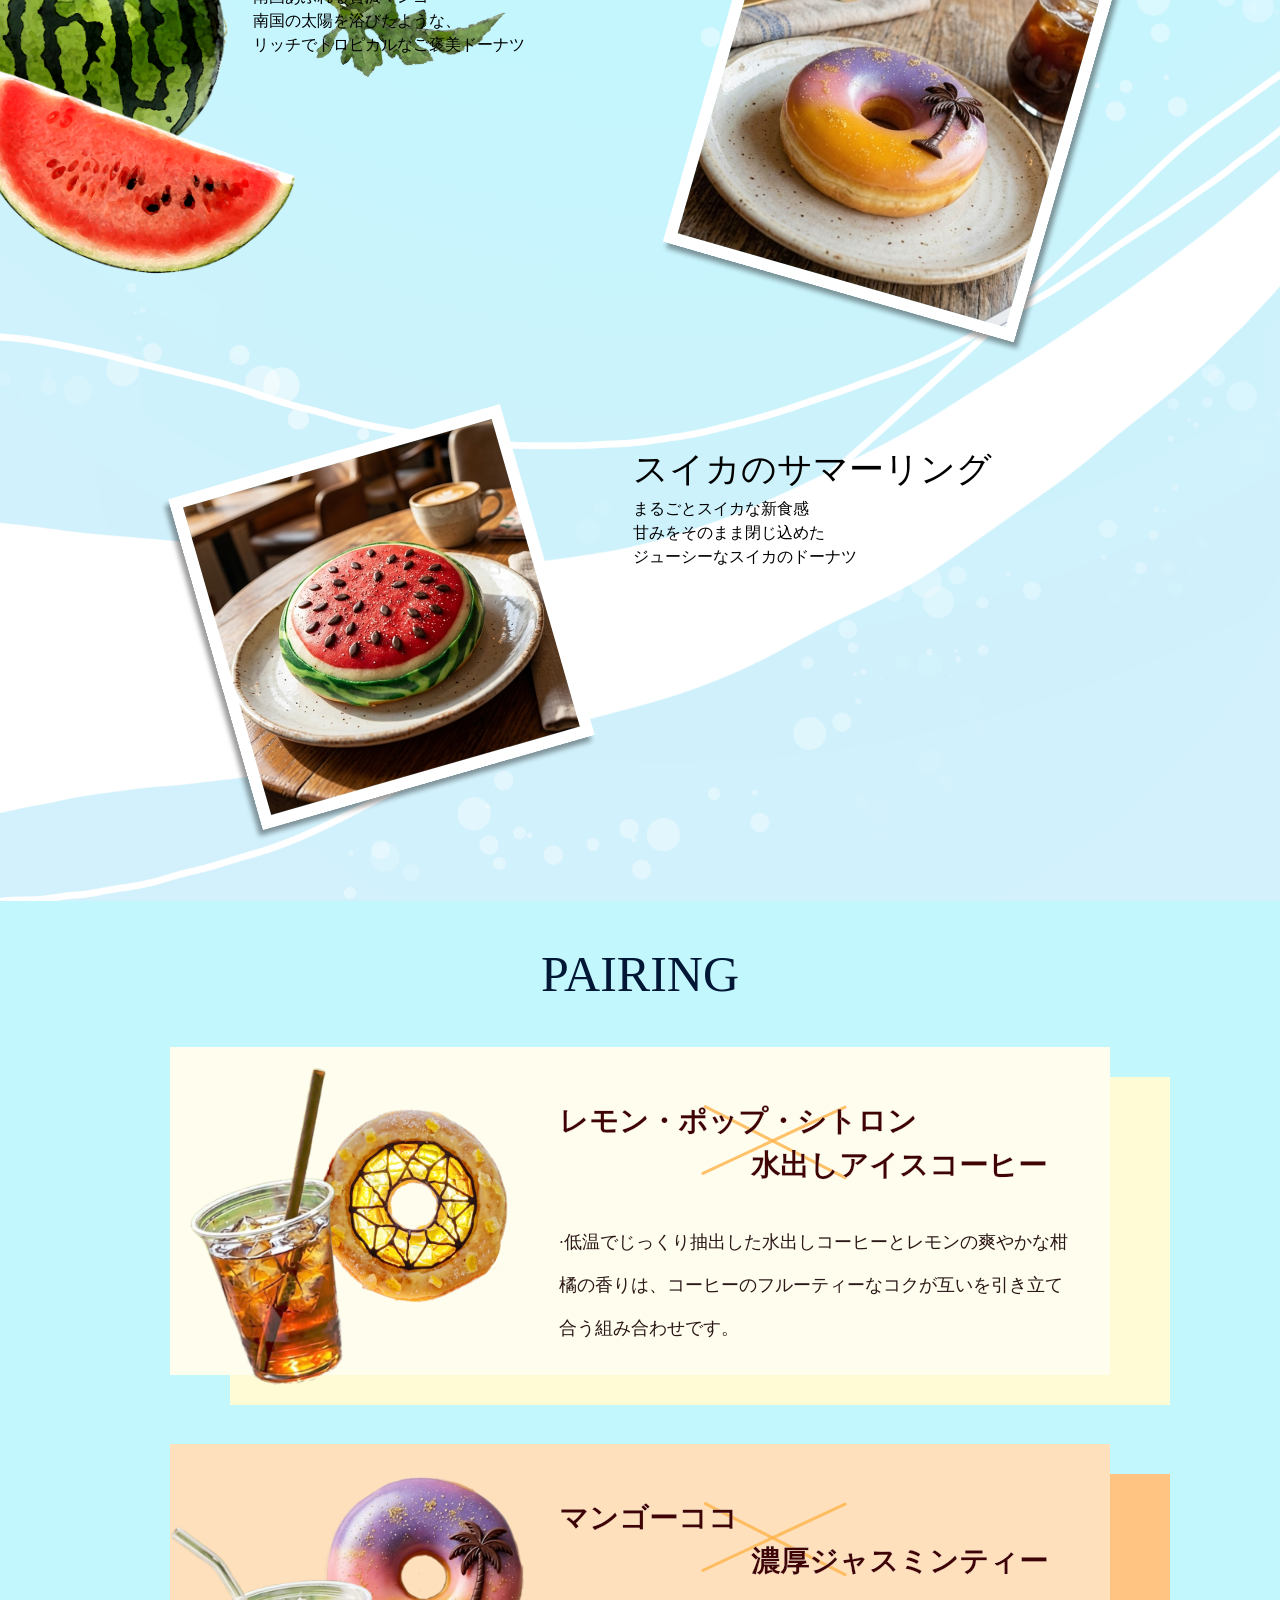
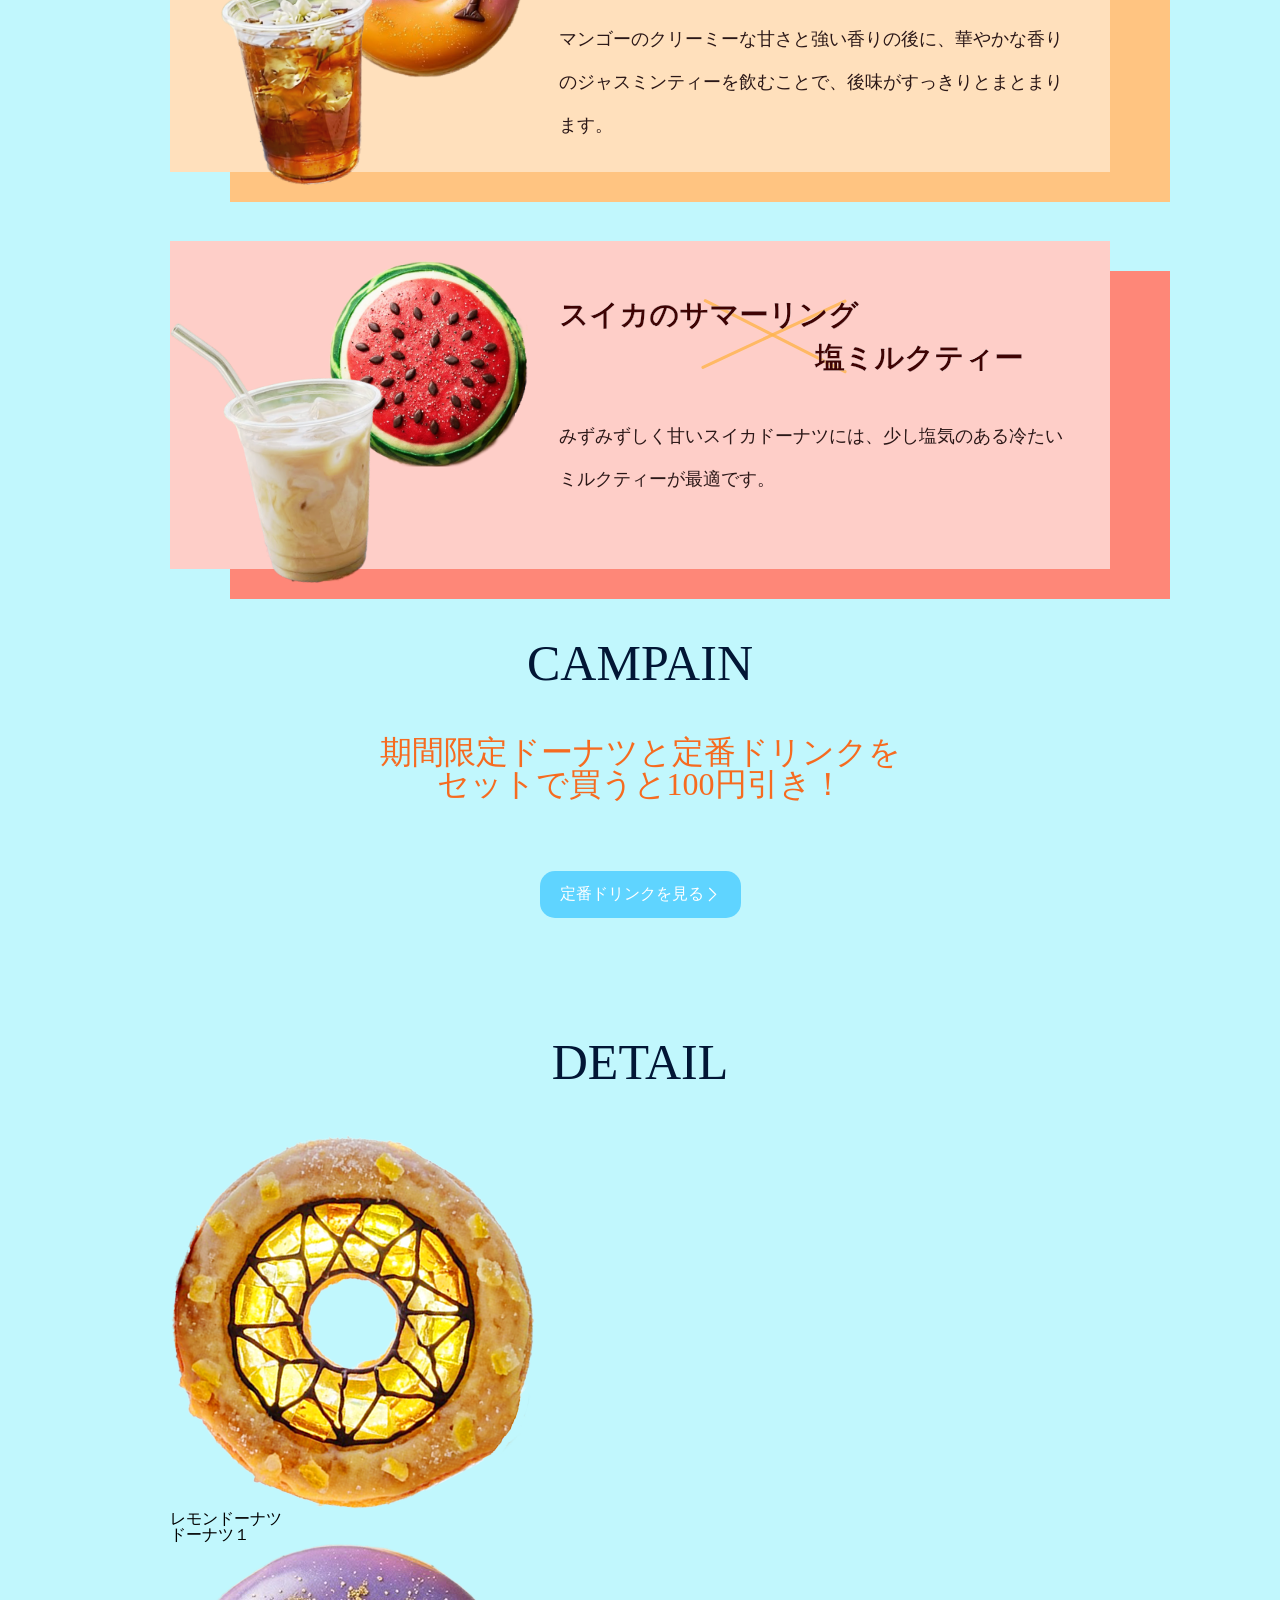
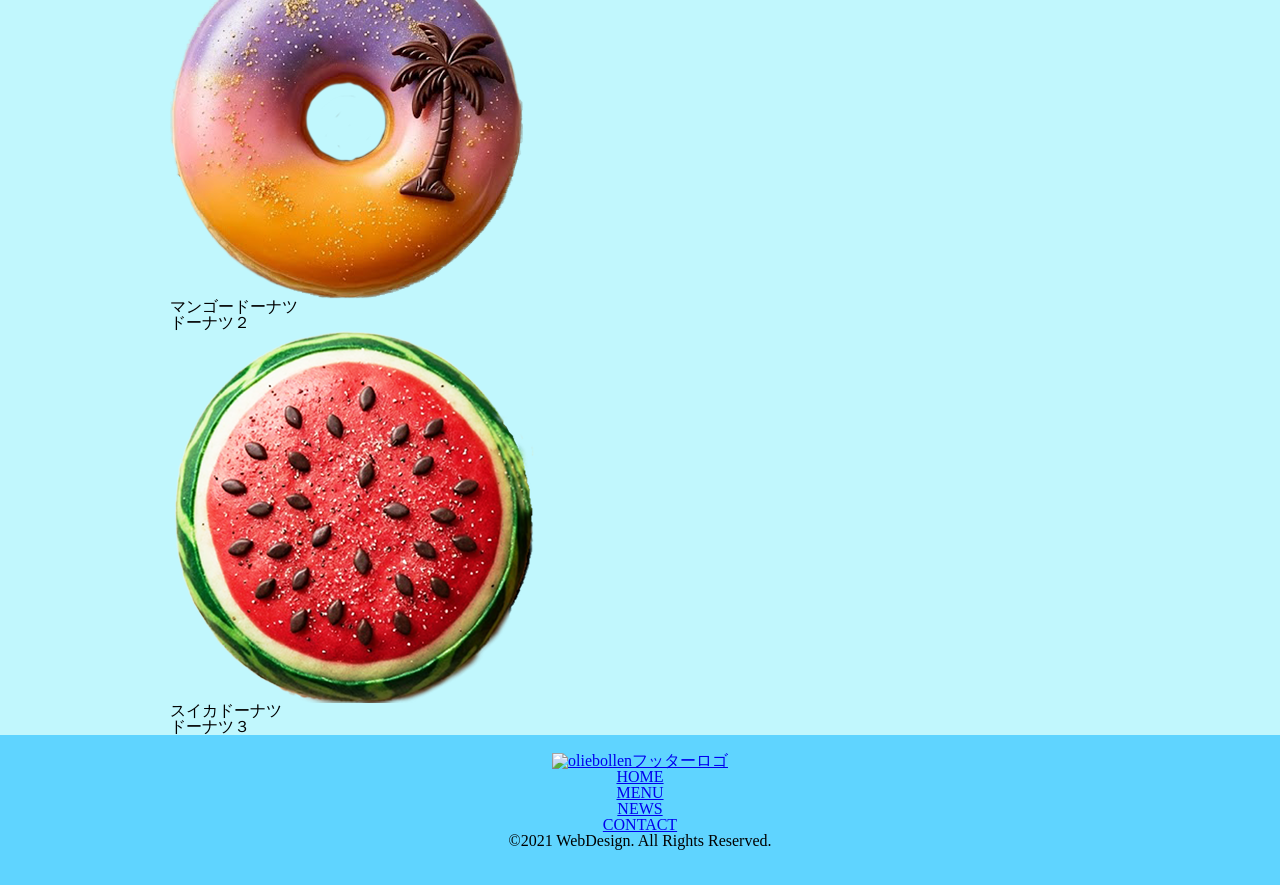
==== commit 4b378406: "ペアリング完成＆全体調整" ====
--- a/index.html
+++ b/index.html
@@ -153,12 +153,14 @@
           <div class="pairing">
             <div class="pairing_1">
               <p class="pairing_left1">
-                <img src="img/donuts_lemon.png" alt="レモンドーナツ">
+                <img src="img/drink&donuts_1.png" alt="レモンドーナツ">
               </p>
               <section class="pairing_right1">
                 <h2>
-                  レモンドーナツ×<br>
-                  　　水出しアイスコーヒー
+                  レモン・ポップ・シトロン<br>
+                  <span>
+                    水出しアイスコーヒー
+                  </span>
                 </h2>
                 <p>
                   ·低温でじっくり抽出した水出しコーヒーとレモンの爽やかな柑橘の香りは、コーヒーのフルーティーなコクが互いを引き立て合う組み合わせです。
@@ -166,13 +168,15 @@
               </section>
             </div>
             <div class="pairing_2">
-              <p class="pairing_right2">
-                <img src="img/donuts_mango.png" alt="マンゴードーナツ">
-              </p>
-              <section class="pairing_left2">
-                <h2>
-                  マンゴードーナツ×<br>
-                  　　濃厚ジャスミンティー
+              <p class="pairing_left2">
+                <img src="img/drink&donuts_2.png" alt="マンゴードーナツ">
+              </p>
+              <section class="pairing_right2">
+                <h2>
+                  マンゴーココ<br>
+                  <span>
+                    濃厚ジャスミンティー
+                  </span>
                 </h2>
                 <p>
                   マンゴーのクリーミーな甘さと強い香りの後に、華やかな香りのジャスミンティーを飲むことで、後味がすっきりとまとまります。
@@ -181,28 +185,33 @@
             </div>
             <div class="pairing_3">
               <p class="pairing_left3">
-                <img src="img/donuts_suika.png" alt="スイカドーナツ">
+                <img src="img/drink&donuts_3.png" alt="スイカドーナツ">
               </p>
               <section class="pairing_right3">
                 <h2>
-                  スイカドーナツ
-                </h2>
-                <p>
-                  ドーナツ３
+                  スイカのサマーリング<br>
+                  <span>
+                    塩ミルクティー
+                  </span>
+                </h2>
+                <p>
+                  みずみずしく甘いスイカドーナツには、少し塩気のある冷たいミルクティーが最適です。
                 </p>
               </section>
             </div>
           </div>
         </div>
 
-        <section>
-          <h2>CAMPAIN</h2>
-          <p>期間限定ドーナツと定番ドリンクを
-            セットで買うと100円引き！</p>
-        </section>
+        <div class="campain">
+          <section>
+            <h2>CAMPAIN</h2>
+            <p>期間限定ドーナツと定番ドリンクを<br>
+              セットで買うと100円引き&#xFF01;</p>
+          </section>
+        </div>
 
         <p class="drink">
-          <a href="drink.html">ドリンクメニュー</a>
+          <a href="drink.html">定番ドリンクを見る<img src="img/arrow_right.svg" alt="右矢印"></a>
         </p>
       </div>
 
--- a/css/index.css
+++ b/css/index.css
@@ -20,6 +20,7 @@
   position: absolute;
   margin: 0 auto;
   left: 36vw;
+  padding-top: 5%;
 }
 
 p.mainvisual_title img {
@@ -172,9 +173,9 @@
 
 .watermelon_reef {
   position: absolute;
-  top: 48vw;
-  width: 23%;
-  left: 15vw;
+  top: 23vw;
+  width: 50%;
+  left: -9.5vw;
 }
 
 .watermelon {
@@ -212,8 +213,9 @@
 
 main div p.lineup_title {
   color: #021635;
+  font-size: 3.125rem;
+  font-weight: 500;
   text-align: center;
-  font-size: 3.125rem;
   margin-bottom: 3rem;
 }
 
@@ -353,8 +355,11 @@
 }
 
 main div p.pairing_title {
+  color: #021635;
+  font-size: 3.125rem;
+  font-weight: 500;
   text-align: center;
-  font-size: 2.18rem;
+  margin-top: 3rem;
   margin-bottom: 3rem;
 }
 
@@ -364,101 +369,179 @@
 }
 
 main div.pairing div {
-  width: 100%;
-  min-height: 28.75rem;
-  margin-bottom: 2.31rem;
+  width: 65.3125rem;
+  height: 20.5rem;
+  margin-bottom: 4.31rem;
+}
+
+div.pairing img {
+  width: 29.6875rem;
+  height: auto;
 }
 
 div.pairing div.pairing_1 {
-  background-color: #ffe346;
+  background-color: #fffded;
   line-height: 1.5;
   display: flex;
   justify-content: space-between;
+  box-shadow: 60px 30px 0px 0px #fffcd5;
 }
 
 div.pairing div.pairing_1 p.pairing_left1 {
   /* background-color: #fff; */
-  margin-top: 5.79%;
-  margin-bottom: 5.79%;
-  margin-left: 4.13%;
-  margin-right: 10.69%;
   flex-basis: 38.88%;
 }
 
 div.pairing div.pairing_1 section.pairing_right1 {
   margin-top: 5.67%;
-  margin-bottom: 5.67%;
   margin-right: 3.6%;
-  flex-basis: 46.39%;
-  font-size: 1.5rem;
-}
-
-div.pairing div.pairing_1 section.pairing_right1 h2 {
-  font-size: 1.73rem;
+  flex-basis: 55%;
+}
+
+div.pairing_1 section.pairing_right1 h2 {
+  font-family: "BIZ UDGothic";
+  color: #3f0303;
+  -webkit-text-stroke-width: 0.25px;
+  -webkit-text-stroke-color: #fff;
+  font-size: 1.8rem;
   padding-bottom: 2.13rem;
+  font-weight: bold;
+  background-image: url(../img/X1.svg);
+  background-repeat: no-repeat;
+  background-position: 110px 5px;
+  background-size: 210px 75px;
+}
+
+div.pairing_1 section.pairing_right1 h2 span {
+  padding-left: 12rem;
+  /* white-space: nowrap; */
+  overflow: visible;
+}
+
+div.pairing_1 section.pairing_right1 p {
+  color: #2a1717;
+  font-family: "BIZ UDPMincho";
+  font-size: 1.1rem;
+  line-height: 2.6875rem;
 }
 
 div.pairing div.pairing_2 {
-  background-color: #ff9211;
+  background-color: #ffe0bc;
   line-height: 1.5;
   display: flex;
   justify-content: space-between;
-}
-
-div.pairing div.pairing_2 p.pairing_right2 {
-  margin-top: 5.79%;
-  margin-bottom: 5.79%;
+  box-shadow: 60px 30px 0px 0px #ffc481;
+}
+
+div.pairing div.pairing_2 p.pairing_left2 {
+  /* background-color: #fff; */
+  flex-basis: 38.88%;
+}
+
+div.pairing div.pairing_2 section.pairing_right2 {
+  margin-top: 5.67%;
   margin-right: 3.6%;
-  flex-basis: 46.39%;
-}
-
-div.pairing div.pairing_2 section.pairing_left2 h2 {
-  font-size: 1.73rem;
+  flex-basis: 55%;
+}
+
+div.pairing div.pairing_2 section.pairing_right2 h2 {
+  font-family: "BIZ UDGothic";
+  color: #3f0303;
+  -webkit-text-stroke-width: 0.25px;
+  -webkit-text-stroke-color: #fff;
+  font-size: 1.8rem;
   padding-bottom: 2.13rem;
-}
-
-div.pairing div.pairing_2 section.pairing_left2 {
-  margin-top: 5.67%;
-  margin-bottom: 5.67%;
-  margin-left: 8.82%;
-  margin-right: 10.69%;
-  flex-basis: 38.88%;
-  font-size: 1.5rem;
+  font-weight: bold;
+  background-image: url(../img/X1.svg);
+  background-repeat: no-repeat;
+  background-position: 110px 5px;
+  background-size: 210px 75px;
+}
+
+div.pairing_2 section.pairing_right2 h2 span {
+  padding-left: 12rem;
+  /* white-space: nowrap; */
+  overflow: visible;
+}
+
+div.pairing_2 section.pairing_right2 p {
+  color: #2a1717;
+  font-family: "BIZ UDPMincho";
+  font-size: 1.1rem;
+  line-height: 2.6875rem;
 }
 
 div.pairing div.pairing_3 {
-  background-color: #ff5021;
+  background-color: #fecec8;
   padding-bottom: 20px;
   line-height: 1.5;
   display: flex;
   justify-content: space-between;
+  box-shadow: 60px 30px 0px 0px #fe8778;
 }
 
 div.pairing div.pairing_3 p.pairing_left3 {
-  margin-top: 5.79%;
-  margin-bottom: 5.79%;
-  margin-left: 4.13%;
-  margin-right: 10.69%;
   flex-basis: 38.88%;
 }
 
 div.pairing div.pairing_3 section.pairing_right3 {
   margin-top: 5.67%;
-  margin-bottom: 5.67%;
   margin-right: 3.6%;
-  flex-basis: 46.39%;
-  font-size: 1.5rem;
+  flex-basis: 55%;
 }
 
 div.pairing div.pairing_3 section.pairing_right3 h2 {
-  font-size: 1.73rem;
+  font-family: "BIZ UDGothic";
+  color: #3f0303;
+  -webkit-text-stroke-width: 0.25px;
+  -webkit-text-stroke-color: #fff;
+  font-size: 1.8rem;
   padding-bottom: 2.13rem;
+  font-weight: bold;
+  background-image: url(../img/X1.svg);
+  background-repeat: no-repeat;
+  background-position: 110px 5px;
+  background-size: 210px 75px;
+}
+
+div.pairing_3 section.pairing_right3 h2 span {
+  padding-left: 16rem;
+  /* white-space: nowrap; */
+  overflow: visible;
+}
+
+div.pairing_3 section.pairing_right3 p {
+  color: #2a1717;
+  font-family: "BIZ UDPMincho";
+  font-size: 1.1rem;
+  line-height: 2.6875rem;
+}
+
+/* キャンペーン */
+div.campain section {
+  font-family: "Josefin Sans";
+}
+
+div.campain section h2 {
+  color: #021635;
+  font-size: 3.125rem;
+  font-weight: 500;
+  text-align: center;
+  padding-bottom: 3rem;
+}
+
+div.campain section p {
+  color: #f66b20;
+  text-align: center;
+  font-size: 2rem;
+  font-weight: 500;
+  padding-bottom: 4.44rem;
 }
 
 /* ドリンクメニュー */
 p.drink a {
   text-decoration: none;
-  color: #000;
+  color: #fff;
   display: block;
   width: fit-content;
   padding: 15px 20px;
@@ -468,6 +551,13 @@
   background-position: center;
 }
 
+p.drink a img {
+  width: 17px;
+  height: 17px;
+  aspect-ratio: 1/1;
+  margin-top: -2px;
+}
+
 /* ディティール */
 
 .container_index3 {
@@ -479,7 +569,11 @@
 }
 
 main div p.detail_title {
+  font-family: "Josefin Sans";
+  color: #021635;
+  font-size: 3.125rem;
+  font-weight: 500;
   text-align: center;
-  font-size: 2.18rem;
-  margin-bottom: 3rem;
-}
+  padding-top: 7.44rem;
+  padding-bottom: 3rem;
+}
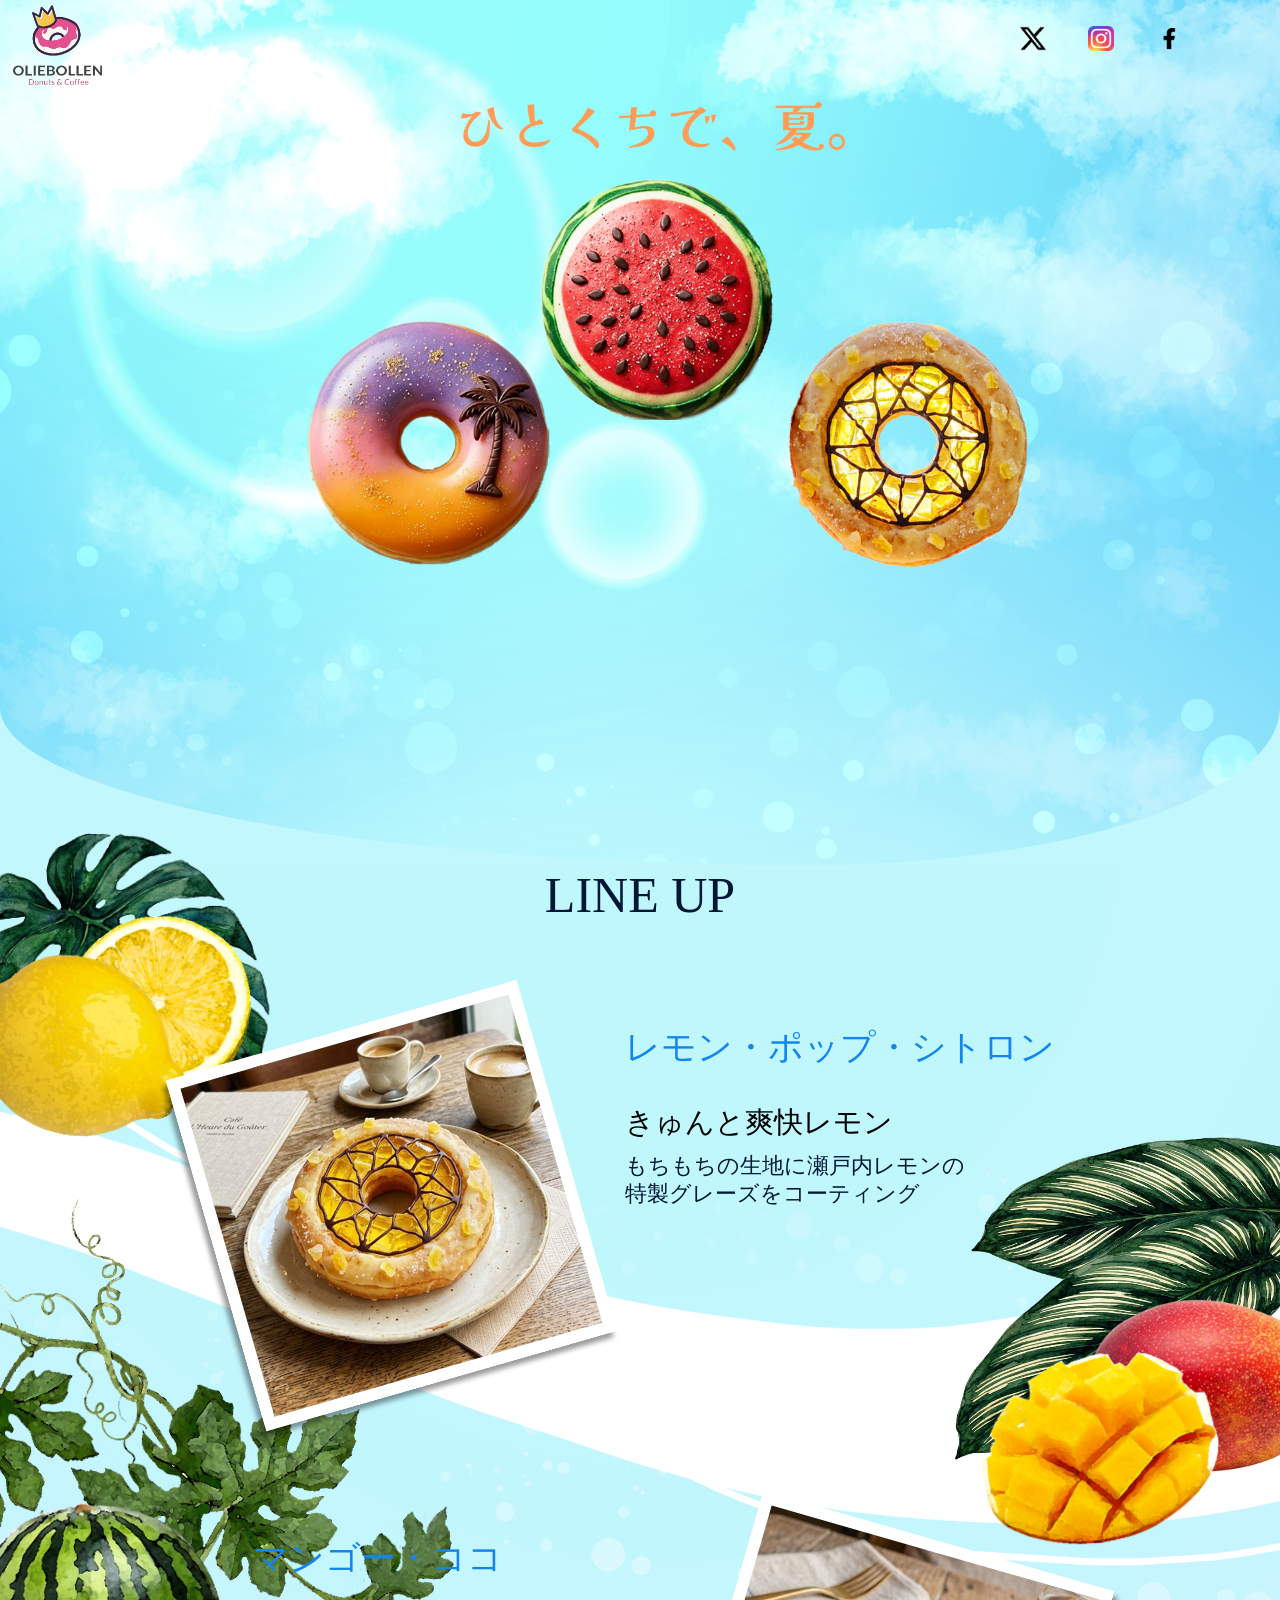
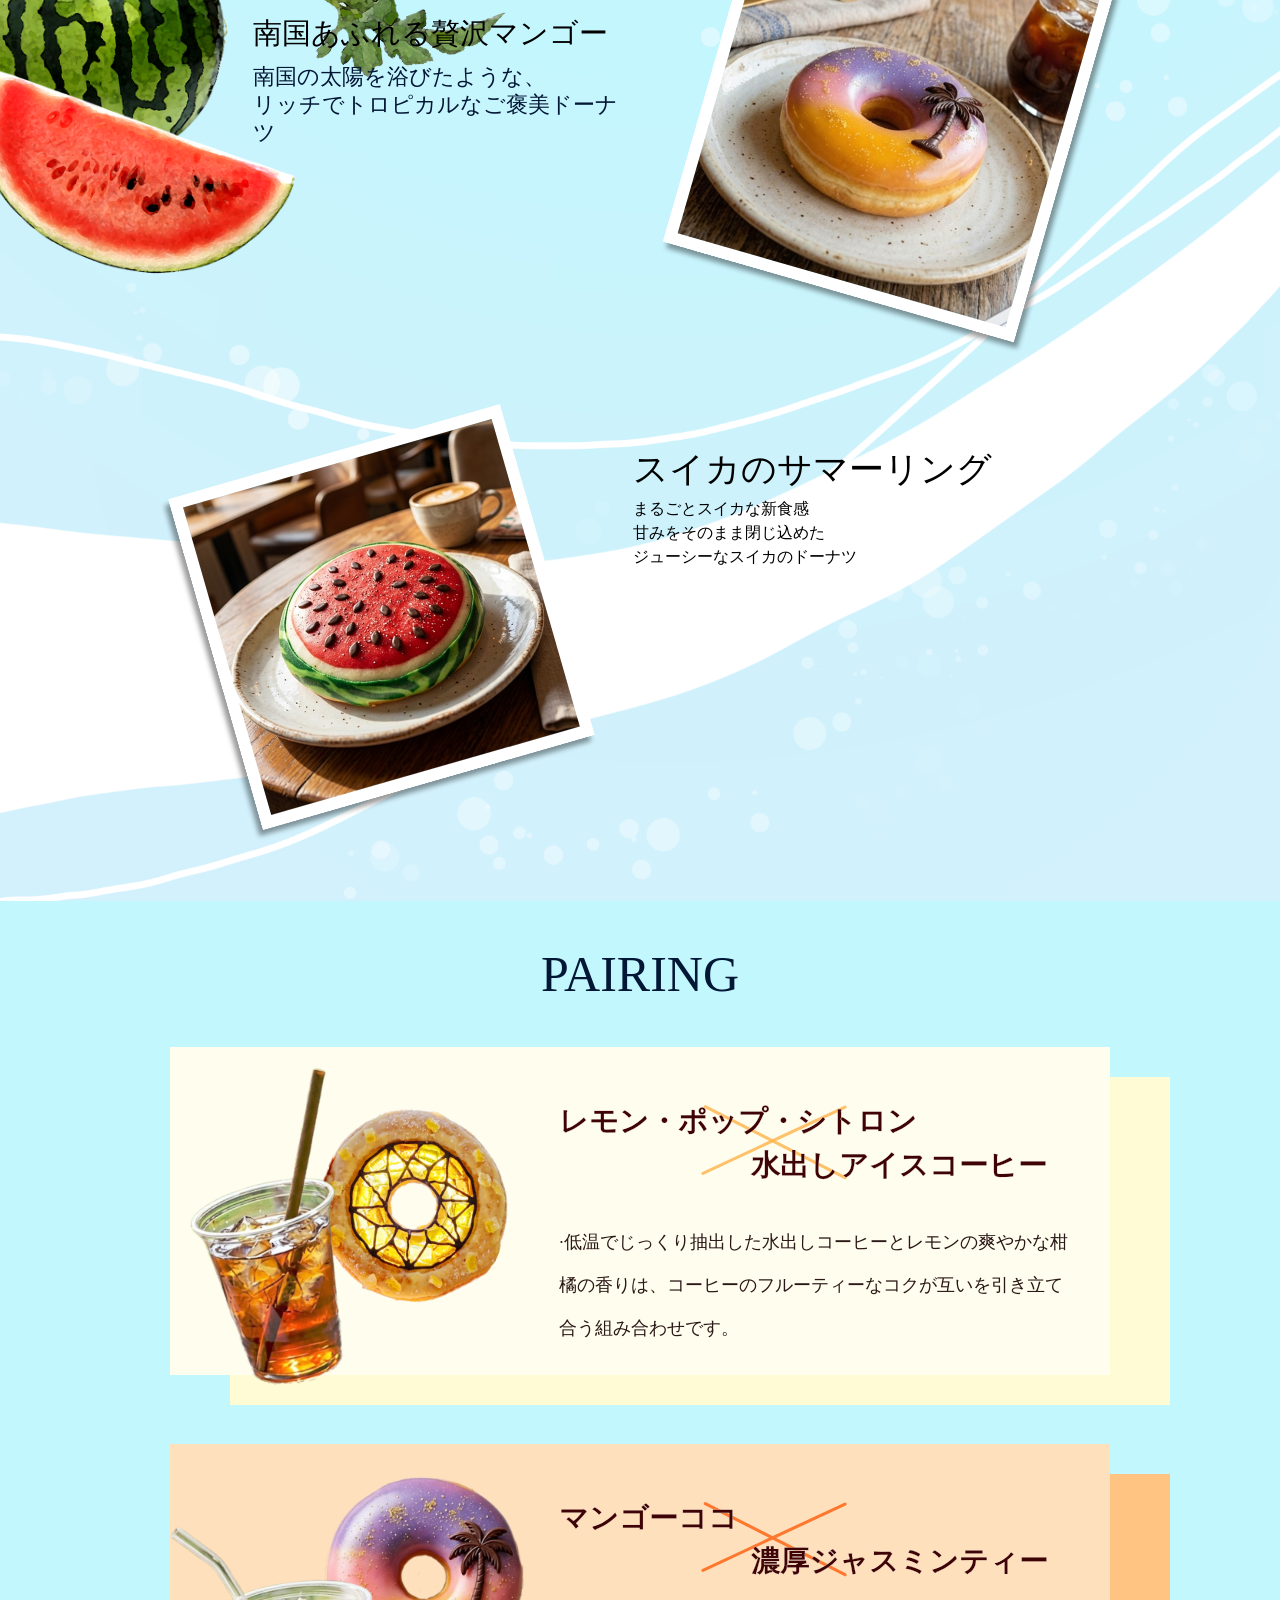
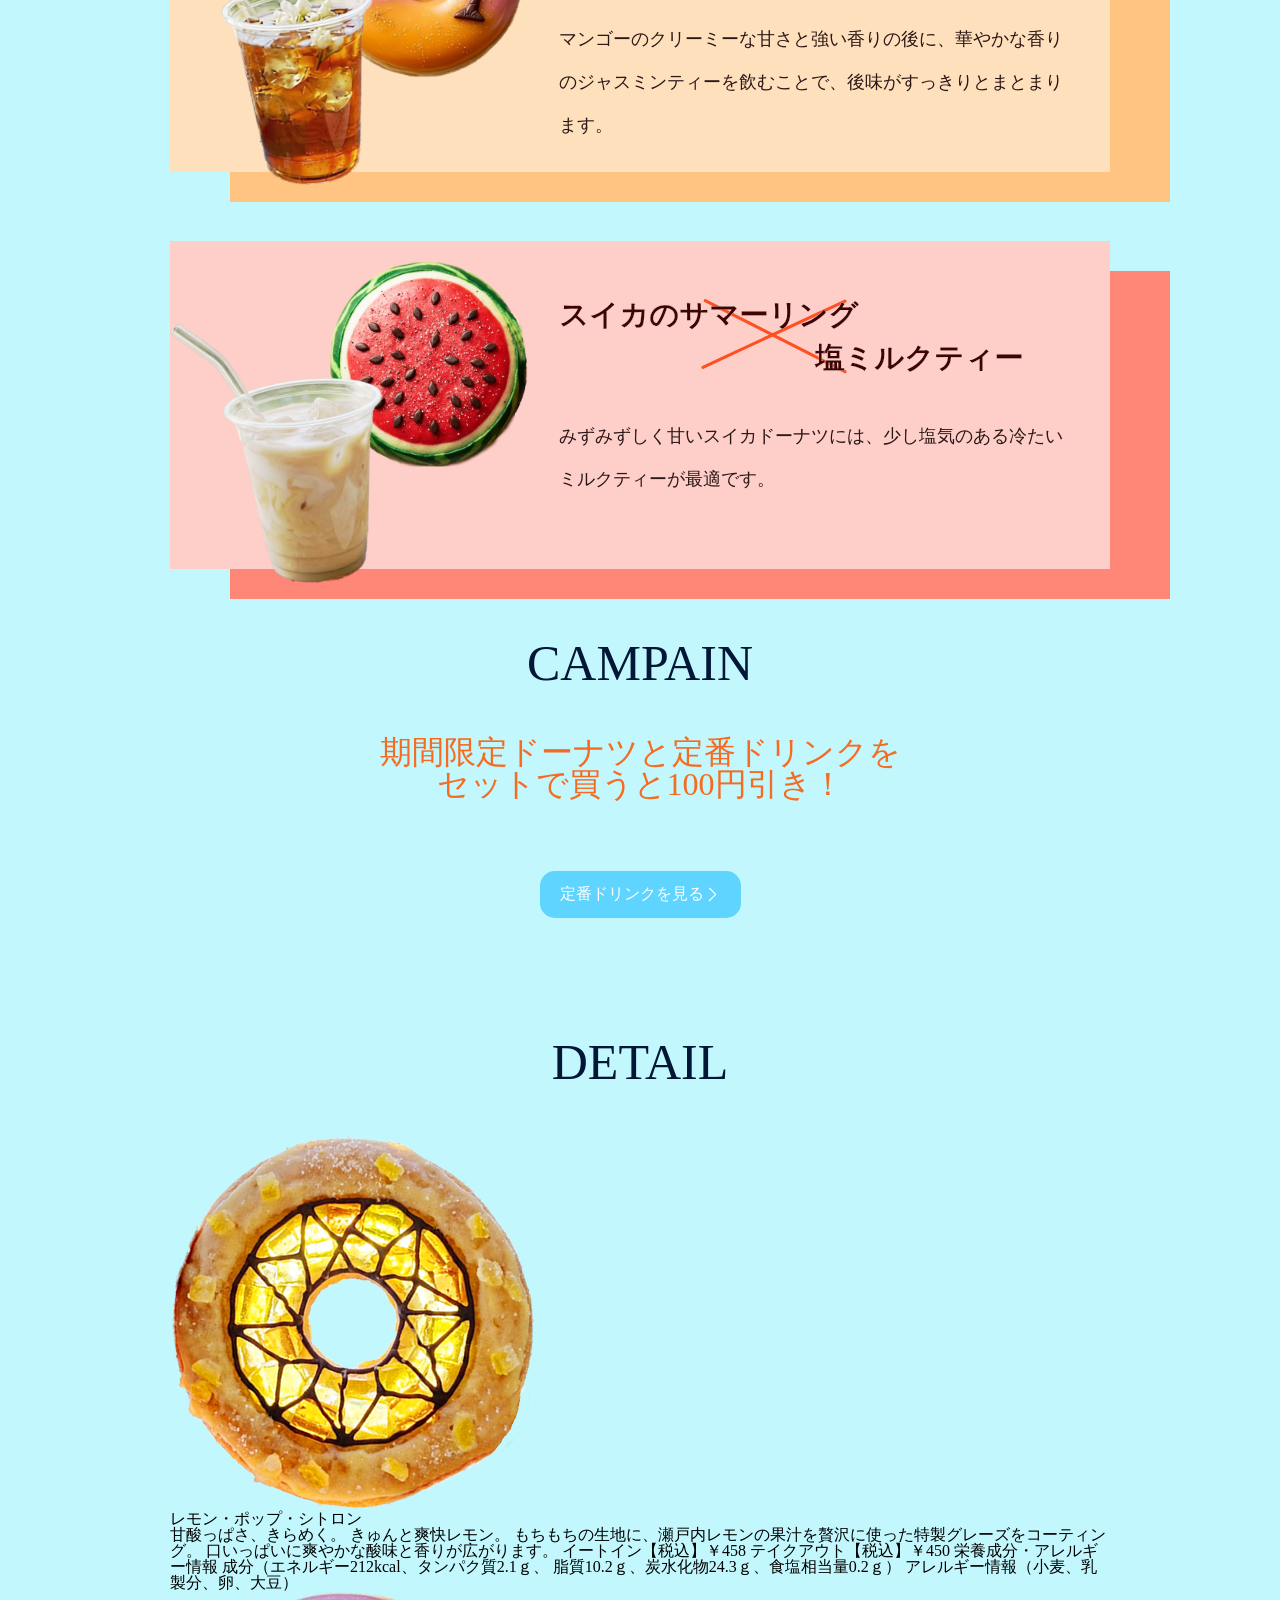
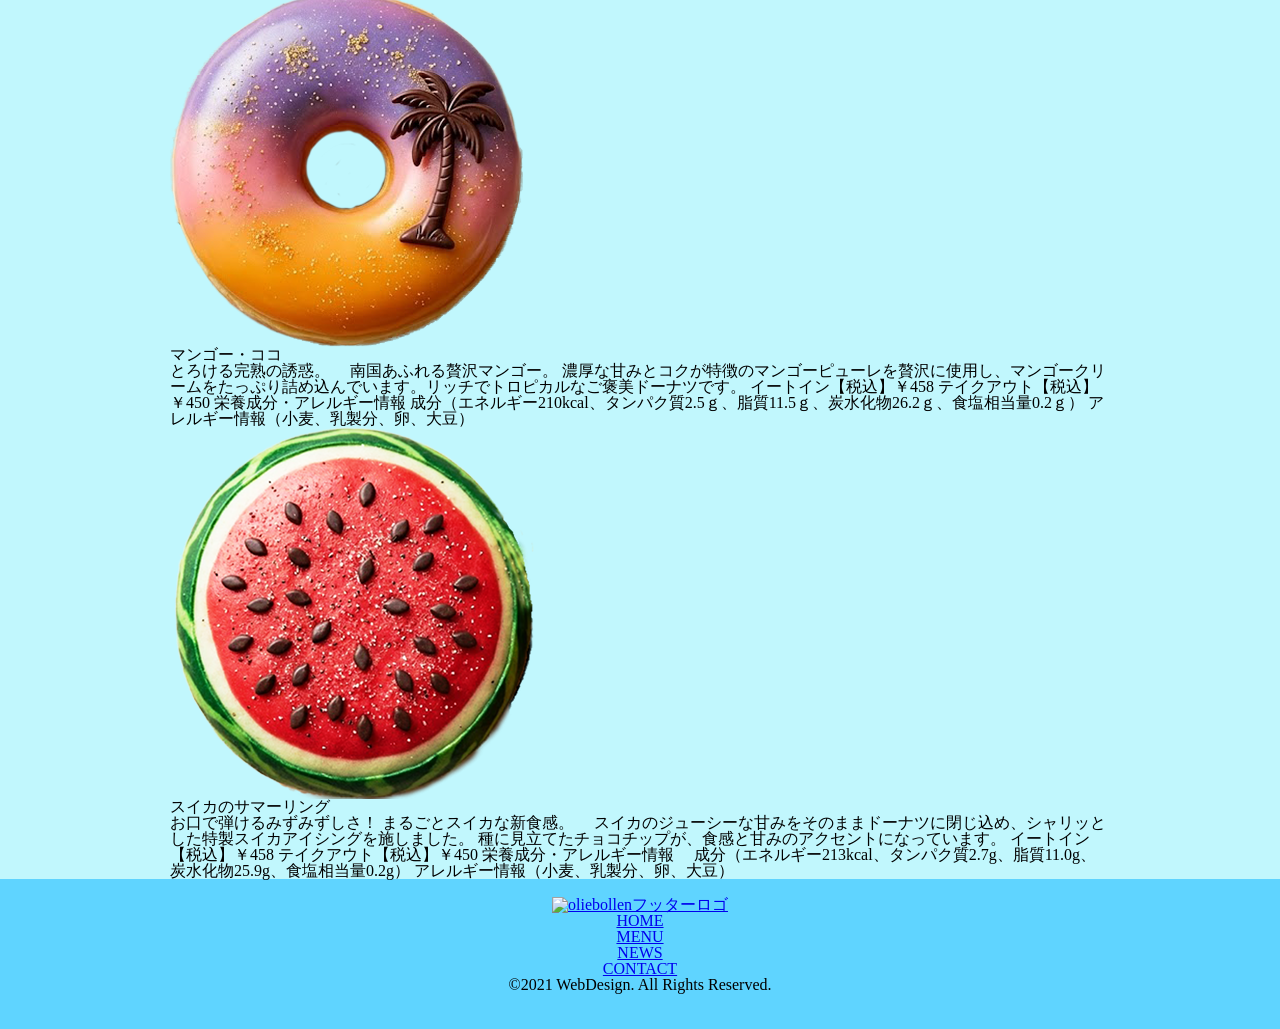
==== commit 5deb436d: "ディティール途中" ====
--- a/index.html
+++ b/index.html
@@ -222,41 +222,41 @@
           </p>
           <div class="detail">
             <div class="detail_1">
-              <p class="detail_left1">
-                <img src="img/donuts_lemon.png" alt="レモンドーナツ">
-              </p>
-              <section class="detail_right1">
-                <h2>
-                  レモンドーナツ
-                </h2>
-                <p>
-                  ドーナツ１
+              <p class="detail_image1">
+                <img src="img/donuts_lemon.png" alt="レモン・ポップ・シトロン">
+              </p>
+              <section class="detail_ex1">
+                <h2>
+                  レモン・ポップ・シトロン
+                </h2>
+                <p>
+                  甘酸っぱさ、きらめく。 きゅんと爽快レモン。 もちもちの生地に、瀬戸内レモンの果汁を贅沢に使った特製グレーズをコーティング。 口いっぱいに爽やかな酸味と香りが広がります。 イートイン【税込】￥458 テイクアウト【税込】￥450 栄養成分・アレルギー情報 成分（エネルギー212kcal、タンパク質2.1ｇ、 脂質10.2ｇ、炭水化物24.3ｇ、食塩相当量0.2ｇ） アレルギー情報（小麦、乳製分、卵、大豆）
                 </p>
               </section>
             </div>
             <div class="detail_2">
-              <p class="detail_right2">
-                <img src="img/donuts_mango.png" alt="マンゴードーナツ">
-              </p>
-              <section class="detail_left2">
-                <h2>
-                  マンゴードーナツ
-                </h2>
-                <p>
-                  ドーナツ２
+              <p class="detail_image2">
+                <img src="img/donuts_mango.png" alt="マンゴー・ココ">
+              </p>
+              <section class="detail_ex2">
+                <h2>
+                  マンゴー・ココ
+                </h2>
+                <p>
+                  とろける完熟の誘惑。 　南国あふれる贅沢マンゴー。 濃厚な甘みとコクが特徴のマンゴーピューレを贅沢に使用し、マンゴークリームをたっぷり詰め込んでいます。リッチでトロピカルなご褒美ドーナツです。 イートイン【税込】￥458 テイクアウト【税込】￥450 栄養成分・アレルギー情報 成分（エネルギー210kcal、タンパク質2.5ｇ、脂質11.5ｇ、炭水化物26.2ｇ、食塩相当量0.2ｇ） アレルギー情報（小麦、乳製分、卵、大豆）
                 </p>
               </section>
             </div>
             <div class="detail_3">
-              <p class="detail_left3">
-                <img src="img/donuts_suika.png" alt="スイカドーナツ">
-              </p>
-              <section class="detail_right3">
-                <h2>
-                  スイカドーナツ
-                </h2>
-                <p>
-                  ドーナツ３
+              <p class="detail_image3">
+                <img src="img/donuts_suika.png" alt="スイカのサマーリング">
+              </p>
+              <section class="detail_ex3">
+                <h2>
+                  スイカのサマーリング
+                </h2>
+                <p>
+                  お口で弾けるみずみずしさ！ まるごとスイカな新食感。 　スイカのジューシーな甘みをそのままドーナツに閉じ込め、シャリッとした特製スイカアイシングを施しました。 種に見立てたチョコチップが、食感と甘みのアクセントになっています。 イートイン【税込】￥458 テイクアウト【税込】￥450 栄養成分・アレルギー情報 &#x3000;成分（エネルギー213kcal、タンパク質2.7g、脂質11.0g、炭水化物25.9g、食塩相当量0.2g） アレルギー情報（小麦、乳製分、卵、大豆）
                 </p>
               </section>
             </div>
--- a/css/index.css
+++ b/css/index.css
@@ -300,7 +300,23 @@
 }
 
 div.lineup div.lineup_2 section.lineup_left2 h2 {
+  color: #1285f0;
   font-size: 2.18rem;
+  padding-bottom: 27px;
+}
+
+div.lineup_2 section.lineup_left2 p.lineup_example2 {
+  font-family: "Noto Serif JP";
+  font-size: 1.8125rem;
+  font-weight: 500;
+  padding-bottom: 7px;
+}
+
+div.lineup div.lineup_2 section.lineup_left2 p.lineup_explanation2 {
+  color: #021635;
+  font-family: "BIZ UDPMincho";
+  font-size: 1.375rem;
+  line-height: 1.75rem;
 }
 
 div.lineup div.lineup_2 section.lineup_left2 {
@@ -452,7 +468,7 @@
   font-size: 1.8rem;
   padding-bottom: 2.13rem;
   font-weight: bold;
-  background-image: url(../img/X1.svg);
+  background-image: url(../img/X2.svg);
   background-repeat: no-repeat;
   background-position: 110px 5px;
   background-size: 210px 75px;
@@ -498,7 +514,7 @@
   font-size: 1.8rem;
   padding-bottom: 2.13rem;
   font-weight: bold;
-  background-image: url(../img/X1.svg);
+  background-image: url(../img/X3.svg);
   background-repeat: no-repeat;
   background-position: 110px 5px;
   background-size: 210px 75px;
@@ -577,3 +593,17 @@
   padding-top: 7.44rem;
   padding-bottom: 3rem;
 }
+
+/* レスポンシブ */
+@media (max-width: 767px) {
+}
+
+@media (max-width: 575px) {
+  p.mainvisual_background {
+    height: 200vw;
+  }
+  p.mainvisual_background img {
+    top: 0;
+    border-radius: 0 0 300% 300% / 0 0 150px 150px;
+  }
+}
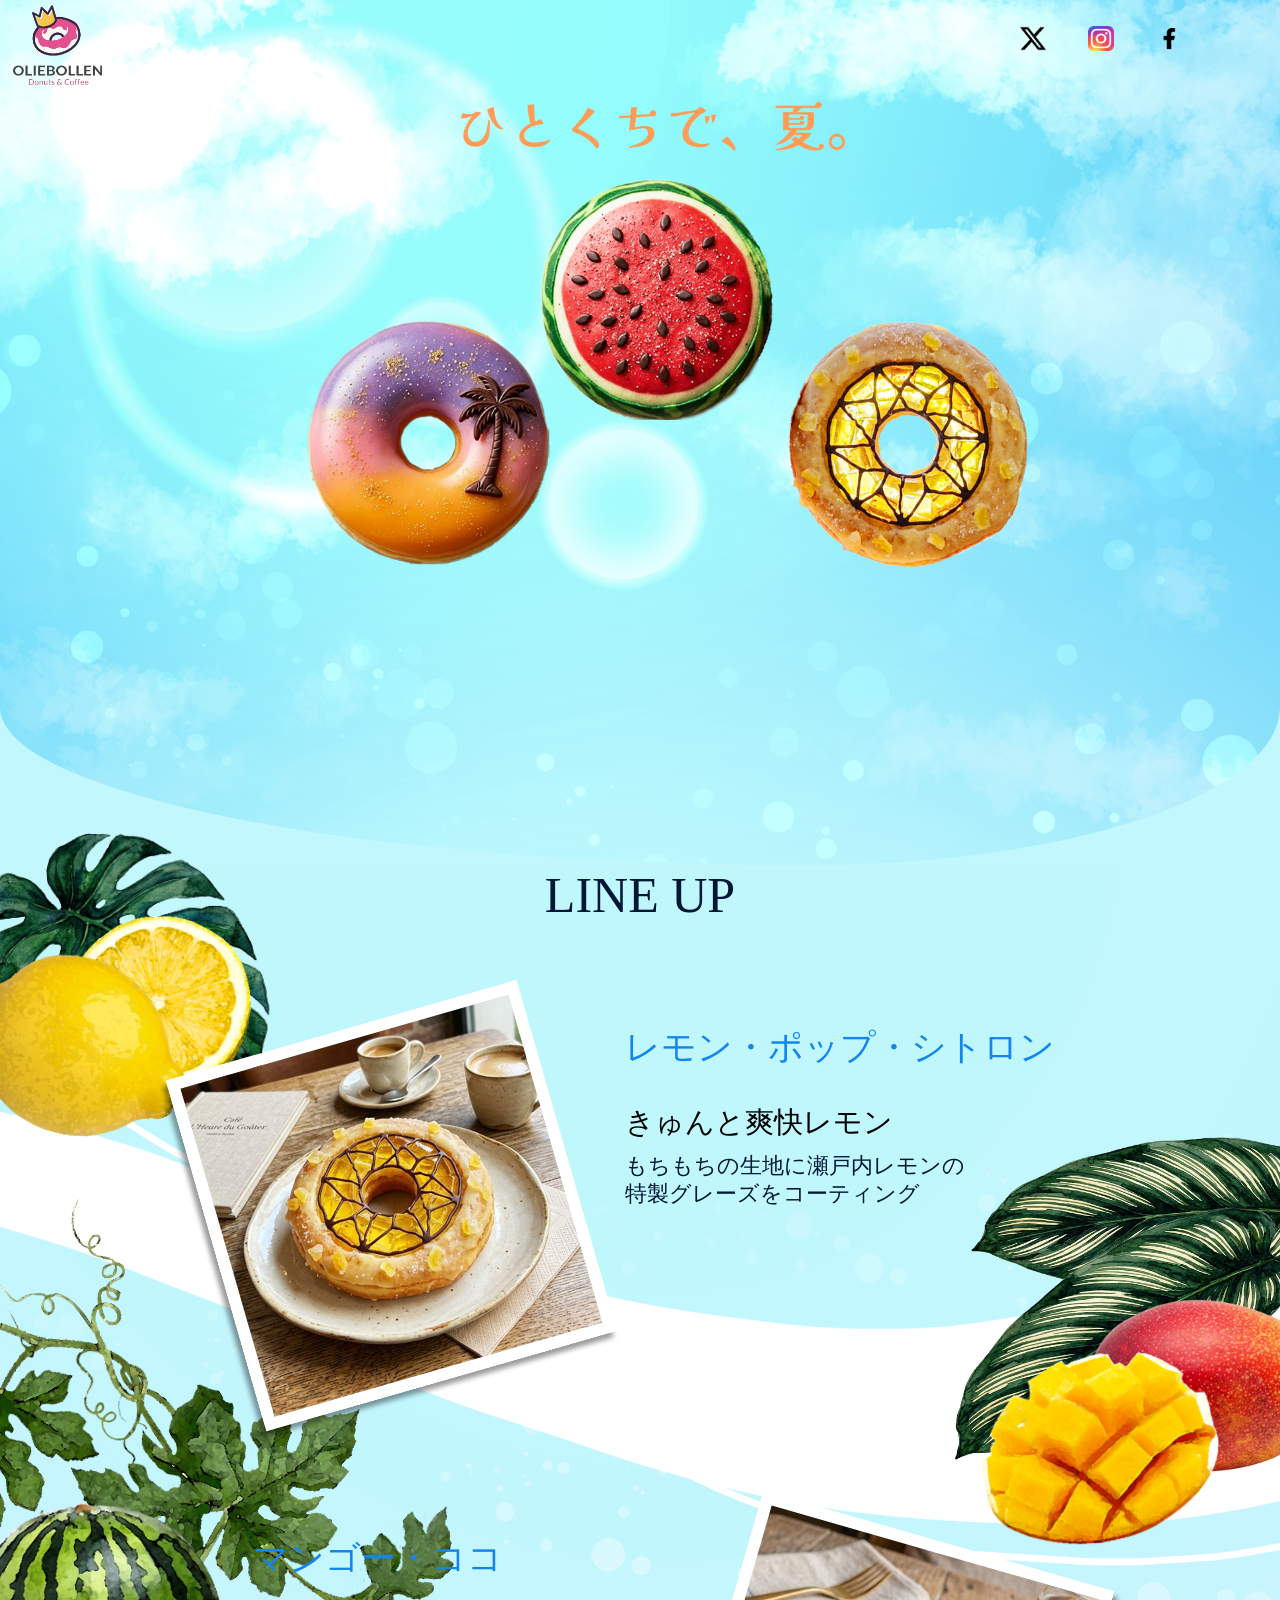
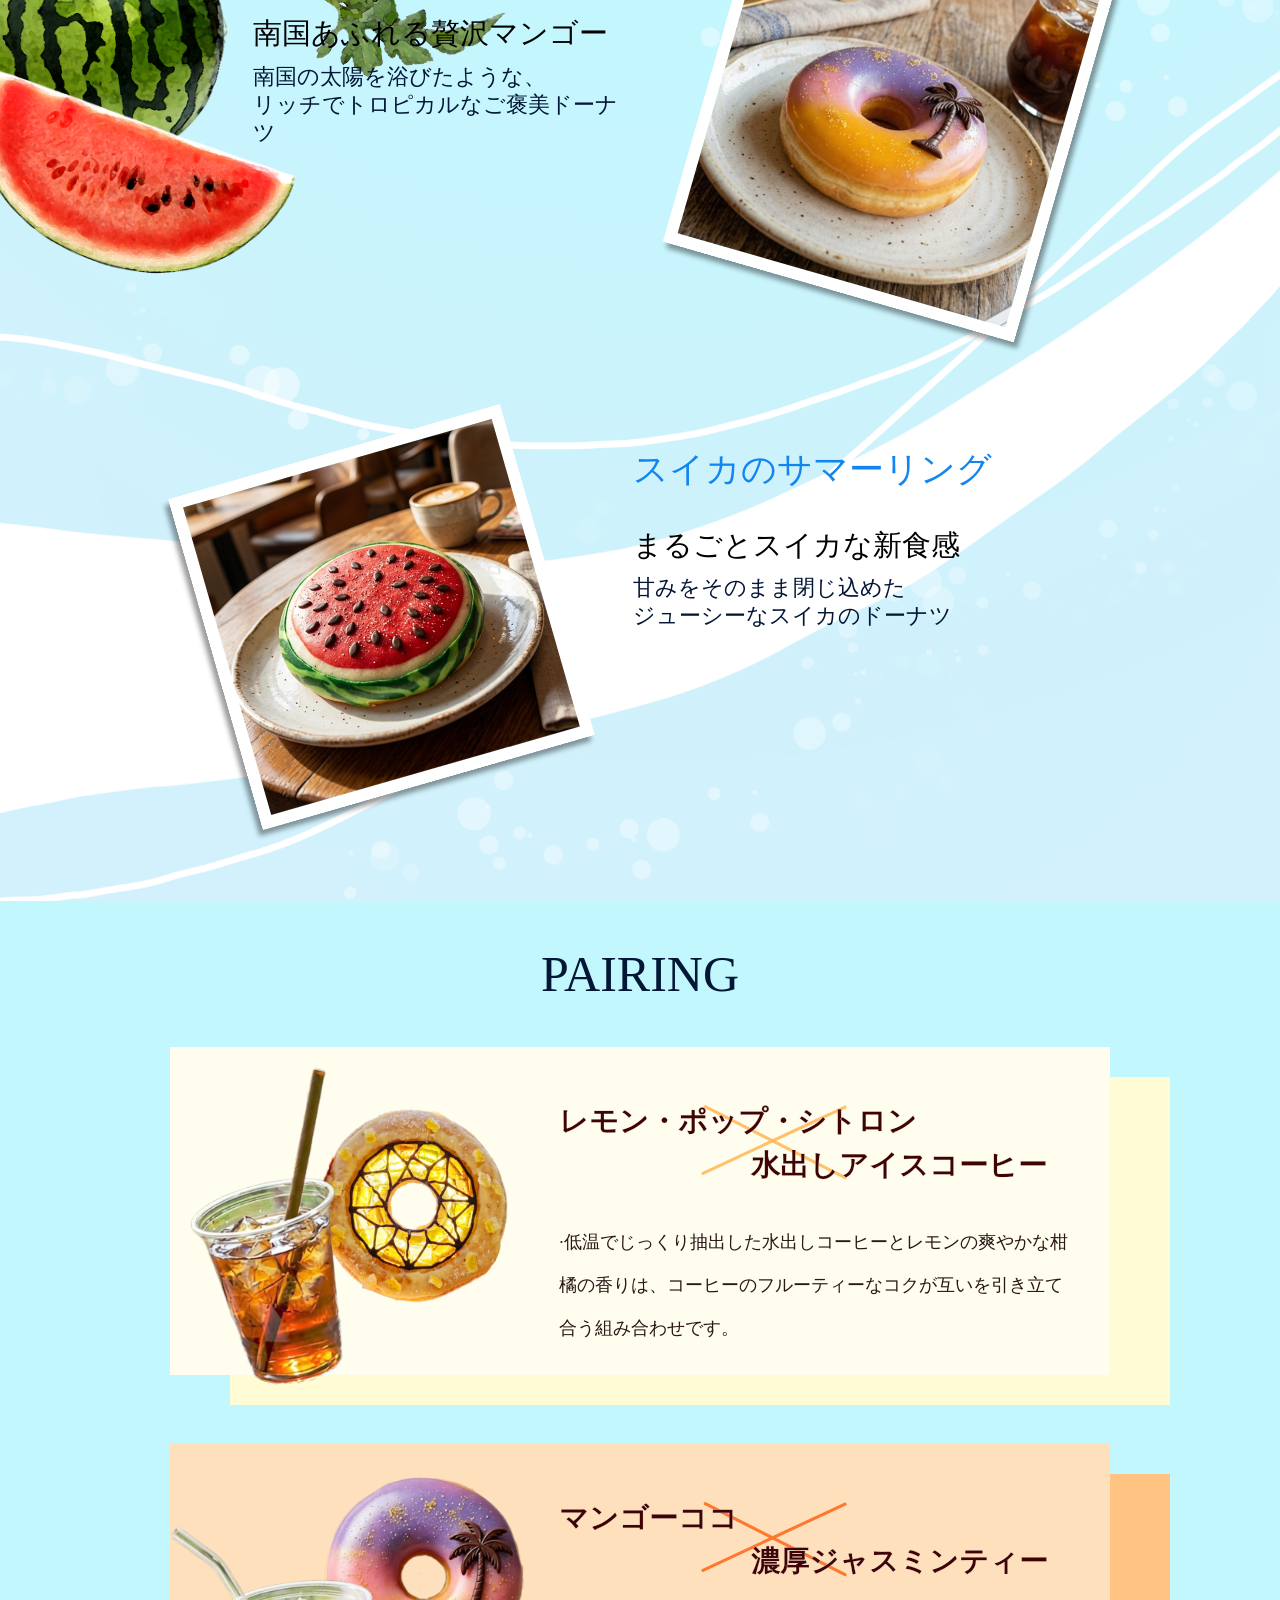
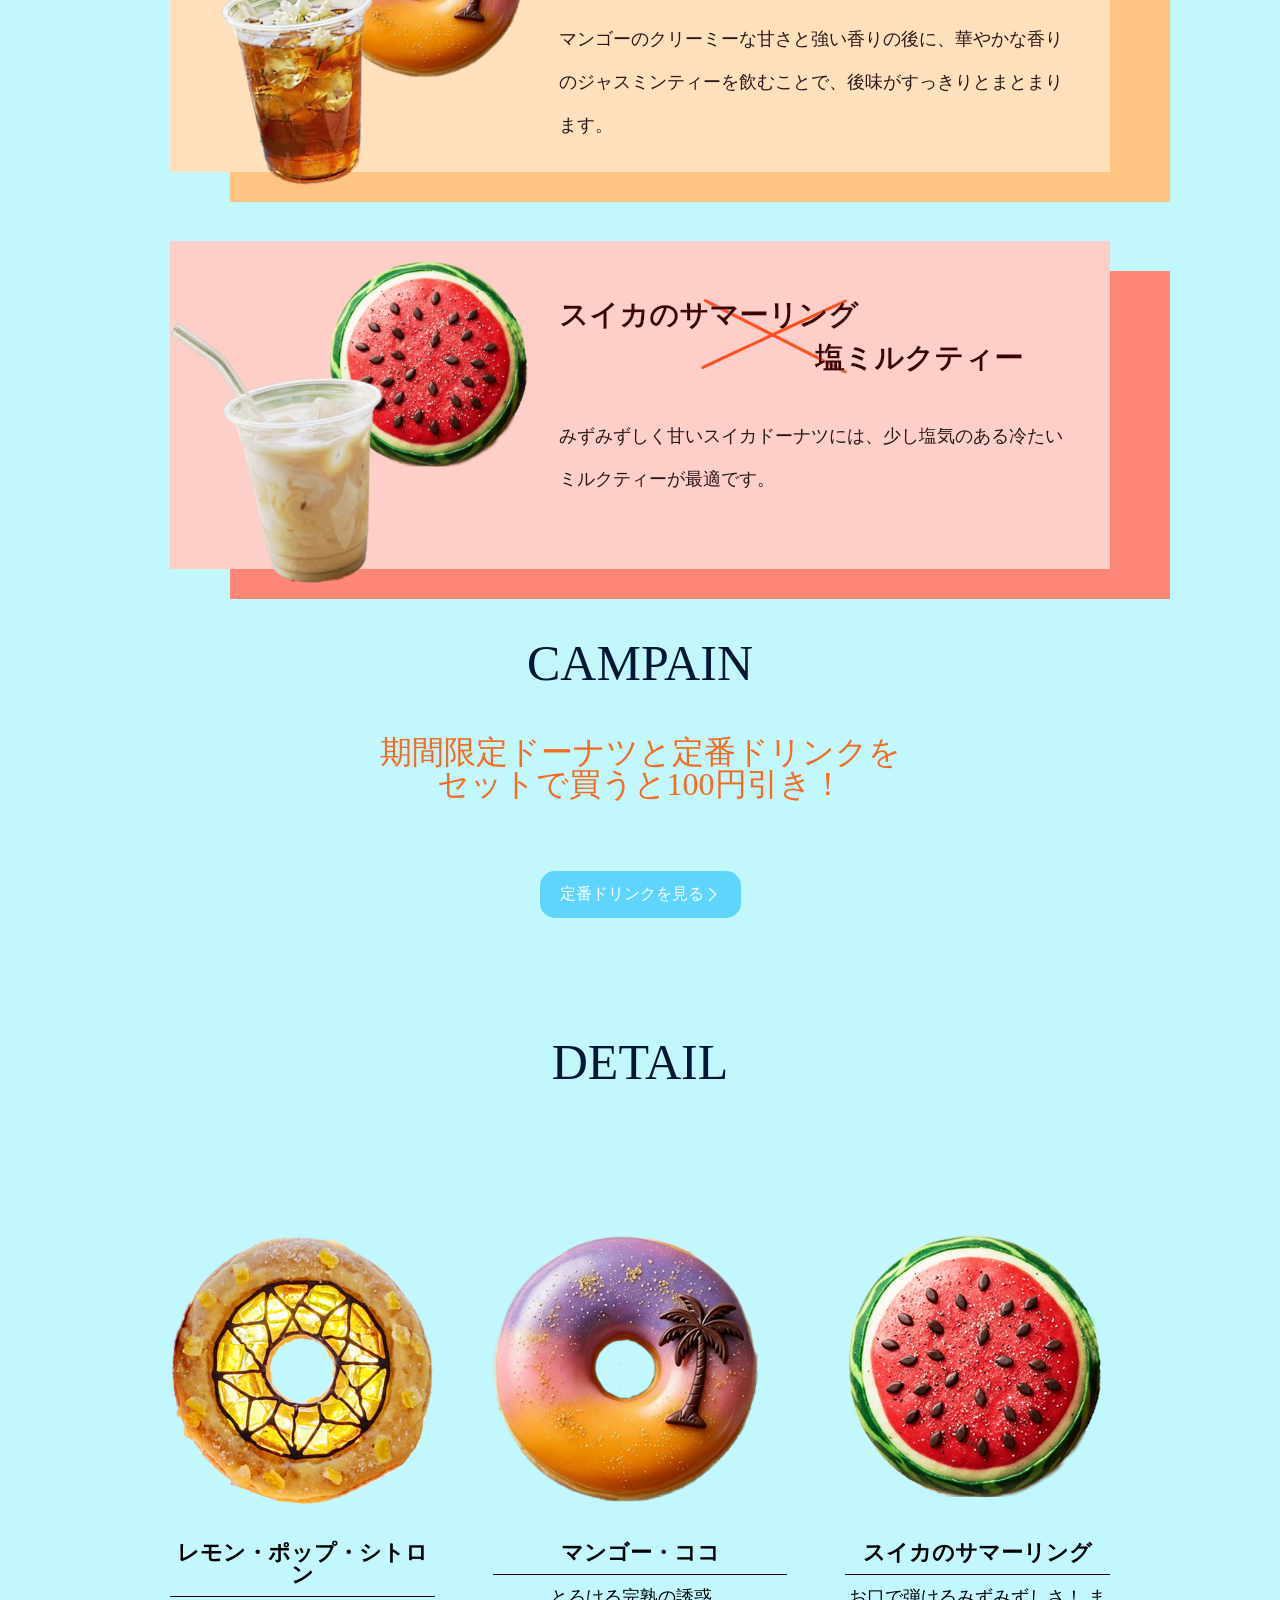
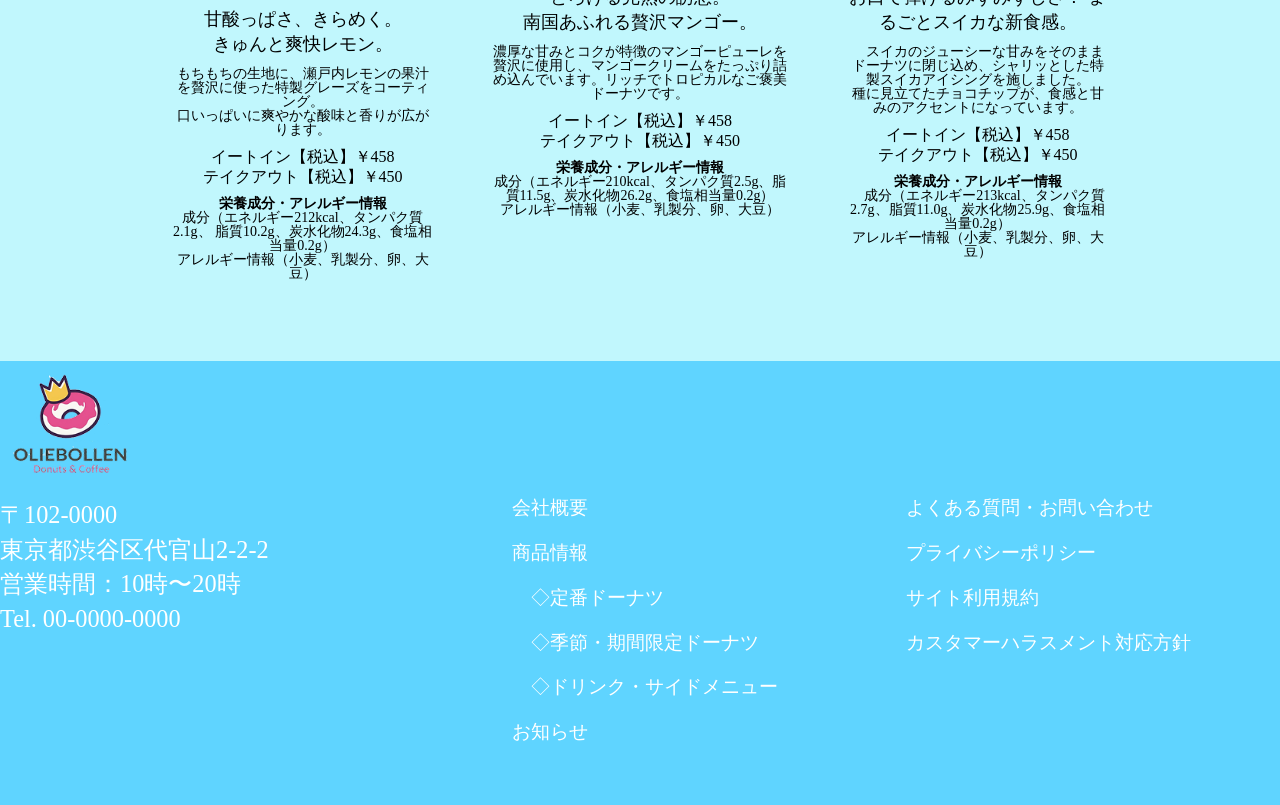
==== commit df339c61: "途中経過" ====
--- a/index.html
+++ b/index.html
@@ -222,41 +222,87 @@
           </p>
           <div class="detail">
             <div class="detail_1">
-              <p class="detail_image1">
+              <p class="detail_image">
                 <img src="img/donuts_lemon.png" alt="レモン・ポップ・シトロン">
               </p>
-              <section class="detail_ex1">
+              <section class="detail_explanation">
                 <h2>
                   レモン・ポップ・シトロン
                 </h2>
-                <p>
-                  甘酸っぱさ、きらめく。 きゅんと爽快レモン。 もちもちの生地に、瀬戸内レモンの果汁を贅沢に使った特製グレーズをコーティング。 口いっぱいに爽やかな酸味と香りが広がります。 イートイン【税込】￥458 テイクアウト【税込】￥450 栄養成分・アレルギー情報 成分（エネルギー212kcal、タンパク質2.1ｇ、 脂質10.2ｇ、炭水化物24.3ｇ、食塩相当量0.2ｇ） アレルギー情報（小麦、乳製分、卵、大豆）
+                <p class="detail_catchphrase">
+                  甘酸っぱさ、きらめく。<br>
+                  きゅんと爽快レモン。
+                </p>
+                <p class="detail_taste">
+                  もちもちの生地に、瀬戸内レモンの果汁を贅沢に使った特製グレーズをコーティング。<br>
+                  口いっぱいに爽やかな酸味と香りが広がります。
+                </p>
+                <p class="detail_price">
+                  イートイン【税込】￥458<br>
+                  テイクアウト【税込】￥450
+                </p>
+                <p class="detail_allergen">
+                  <span>
+                    栄養成分・アレルギー情報
+                  </span><br>
+                  成分（エネルギー212kcal、タンパク質2.1g、 脂質10.2g、炭水化物24.3g、食塩相当量0.2g）<br>
+                  アレルギー情報（小麦、乳製分、卵、大豆）
                 </p>
               </section>
             </div>
             <div class="detail_2">
-              <p class="detail_image2">
+              <p class="detail_image">
                 <img src="img/donuts_mango.png" alt="マンゴー・ココ">
               </p>
-              <section class="detail_ex2">
+              <section class="detail_explanation">
                 <h2>
                   マンゴー・ココ
                 </h2>
-                <p>
-                  とろける完熟の誘惑。 　南国あふれる贅沢マンゴー。 濃厚な甘みとコクが特徴のマンゴーピューレを贅沢に使用し、マンゴークリームをたっぷり詰め込んでいます。リッチでトロピカルなご褒美ドーナツです。 イートイン【税込】￥458 テイクアウト【税込】￥450 栄養成分・アレルギー情報 成分（エネルギー210kcal、タンパク質2.5ｇ、脂質11.5ｇ、炭水化物26.2ｇ、食塩相当量0.2ｇ） アレルギー情報（小麦、乳製分、卵、大豆）
+                <p class="detail_catchphrase">
+                  とろける完熟の誘惑。<br>
+                  南国あふれる贅沢マンゴー。
+                </p>
+                <p class="detail_taste">
+                  濃厚な甘みとコクが特徴のマンゴーピューレを贅沢に使用し、マンゴークリームをたっぷり詰め込んでいます。リッチでトロピカルなご褒美ドーナツです。
+                </p>
+                <p class="detail_price">
+                  イートイン【税込】￥458 <br>
+                  テイクアウト【税込】￥450
+                </p>
+                <p class="detail_allergen">
+                  <span>
+                    栄養成分・アレルギー情報
+                  </span><br>
+                  成分（エネルギー210kcal、タンパク質2.5g、脂質11.5g、炭水化物26.2g、食塩相当量0.2g）<br>
+                  アレルギー情報（小麦、乳製分、卵、大豆）
                 </p>
               </section>
             </div>
             <div class="detail_3">
-              <p class="detail_image3">
+              <p class="detail_image">
                 <img src="img/donuts_suika.png" alt="スイカのサマーリング">
               </p>
-              <section class="detail_ex3">
+              <section class="detail_explanation">
                 <h2>
                   スイカのサマーリング
                 </h2>
-                <p>
-                  お口で弾けるみずみずしさ！ まるごとスイカな新食感。 　スイカのジューシーな甘みをそのままドーナツに閉じ込め、シャリッとした特製スイカアイシングを施しました。 種に見立てたチョコチップが、食感と甘みのアクセントになっています。 イートイン【税込】￥458 テイクアウト【税込】￥450 栄養成分・アレルギー情報 &#x3000;成分（エネルギー213kcal、タンパク質2.7g、脂質11.0g、炭水化物25.9g、食塩相当量0.2g） アレルギー情報（小麦、乳製分、卵、大豆）
+                <p class="detail_catchphrase">
+                  お口で弾けるみずみずしさ！ まるごとスイカな新食感。
+                </p>
+                <p class="detail_taste">
+                  &#x3000;スイカのジューシーな甘みをそのままドーナツに閉じ込め、シャリッとした特製スイカアイシングを施しました。<br>
+                  種に見立てたチョコチップが、食感と甘みのアクセントになっています。
+                </p>
+                <p class="detail_price">
+                  イートイン【税込】￥458<br>
+                  テイクアウト【税込】￥450
+                </p>
+                <p class="detail_allergen">
+                  <span>
+                    栄養成分・アレルギー情報
+                  </span><br>
+                  &#x3000;成分（エネルギー213kcal、タンパク質2.7g、脂質11.0g、炭水化物25.9g、食塩相当量0.2g）<br>
+                  アレルギー情報（小麦、乳製分、卵、大豆）
                 </p>
               </section>
             </div>
@@ -268,51 +314,109 @@
 
     <footer>
 
-      <a href="#">
-        <img src="img/" alt="oliebollenフッターロゴ">
-      </a>
-
-      <nav>
-        <ul>
-          <li>
-            <p>
-              <a href="#">
-                HOME
-              </a>
-            </p>
-          </li>
-          <li>
-            <p>
-              <a href="#">
-                MENU
-              </a>
-            </p>
-          </li>
-          <li>
-            <p>
-              <a href="#">
-                NEWS
-              </a>
-            </p>
-          </li>
-          <li>
-            <p>
-              <a href="#">
-                CONTACT
-              </a>
-            </p>
-          </li>
-        </ul>
-      </nav>
-
-      <p>
-        <small>
-          &copy;2021 WebDesign.
-          <span>
-            All Rights Reserved.
-          </span>
-        </small>
-      </p>
+      <div class="footer_container">
+        <h1>
+          <a href="#">
+            <img src="img/footer_logo.png" alt="oliebollenフッターロゴ">
+          </a>
+        </h1>
+        <div class="footer_all">
+          <address>
+            〒102-0000<br>
+            東京都渋谷区代官山2-2-2<br>
+            営業時間：10時〜20時<br>
+            Tel. 00-0000-0000
+          </address>
+          <div class="footer_nav">
+            <nav>
+              <ul>
+                <li>
+                  <p>
+                    <a href="#">
+                      会社概要
+                    </a>
+                  </p>
+                </li>
+                <li>
+                  <p>
+                    <a href="#">
+                      商品情報
+                    </a>
+                  </p>
+                </li>
+                <li>
+                  <p>
+                    <a href="#">
+                      &#x3000;◇定番ドーナツ
+                    </a>
+                  </p>
+                </li>
+                <li>
+                  <p>
+                    <a href="index.html">
+                      &#x3000;◇季節・期間限定ドーナツ
+                    </a>
+                  </p>
+                </li>
+                <li>
+                  <p>
+                    <a href="drink.html">
+                      &#x3000;◇ドリンク・サイドメニュー
+                    </a>
+                  </p>
+                </li>
+                <li>
+                  <p>
+                    <a href="#">
+                      お知らせ
+                    </a>
+                  </p>
+                </li>
+              </ul>
+            </nav>
+            <nav>
+              <ul>
+                <li>
+                  <p>
+                    <a href="contact.html">
+                      よくある質問・お問い合わせ
+                    </a>
+                  </p>
+                </li>
+                <li>
+                  <p>
+                    <a href="#">
+                      プライバシーポリシー
+                    </a>
+                  </p>
+                </li>
+                <li>
+                  <p>
+                    <a href="#">
+                      サイト利用規約
+                    </a>
+                  </p>
+                </li>
+                <li>
+                  <p>
+                    <a href="#">
+                      カスタマーハラスメント対応方針
+                    </a>
+                  </p>
+                </li>
+              </ul>
+            </nav>
+          </div>
+        </div>
+        <!-- <p>
+          <small>
+            &copy;2021 WebDesign.
+            <span>
+              All Rights Reserved.
+            </span>
+          </small>
+        </p> -->
+      </div>
 
     </footer>
 
--- a/css/index.css
+++ b/css/index.css
@@ -357,7 +357,23 @@
 }
 
 div.lineup div.lineup_3 section.lineup_right3 h2 {
+  color: #1285f0;
   font-size: 2.18rem;
+  padding-bottom: 27px;
+}
+
+div.lineup_3 section.lineup_right3 p.lineup_example3 {
+  font-family: "Noto Serif JP";
+  font-size: 1.8125rem;
+  font-weight: 500;
+  padding-bottom: 7px;
+}
+
+div.lineup div.lineup_3 section.lineup_right3 p.lineup_explanation3 {
+  color: #021635;
+  font-family: "BIZ UDPMincho";
+  font-size: 1.375rem;
+  line-height: 1.75rem;
 }
 
 /* ペアリング */
@@ -594,6 +610,60 @@
   padding-bottom: 3rem;
 }
 
+div.detail {
+  display: flex;
+  justify-content: space-between;
+  text-align: center;
+  width: 100%;
+  column-gap: 58px;
+  padding-top: 100px;
+  padding-bottom: 80px;
+}
+
+p.detail_image {
+  width: 265px;
+  height: 265px;
+  margin-bottom: 42px;
+}
+
+section.detail_explanation h2 {
+  font-family: "BIZ UDGothic";
+  font-size: 22px;
+  font-weight: bold;
+  border-bottom: #000 1px solid;
+  padding-bottom: 10px;
+  margin-bottom: 10px;
+}
+
+section.detail_explanation p.detail_catchphrase {
+  font-family: "Noto Serif JP";
+  font-size: 18px;
+  line-height: 25px;
+  margin-bottom: 10px;
+}
+
+section.detail_explanation p.detail_taste {
+  font-family: "BIZ UDPMincho";
+  font-size: 14px;
+  margin-bottom: 10px;
+}
+
+section.detail_explanation p.detail_price {
+  font-family: Inter;
+  font-size: 16px;
+  line-height: 20px;
+  margin-bottom: 10px;
+}
+
+section.detail_explanation p.detail_allergen {
+  font-family: "BIZ UDPMincho";
+  font-size: 14px;
+}
+
+section.detail_explanation p.detail_allergen span {
+  font-weight: bold;
+}
+
 /* レスポンシブ */
 @media (max-width: 767px) {
 }
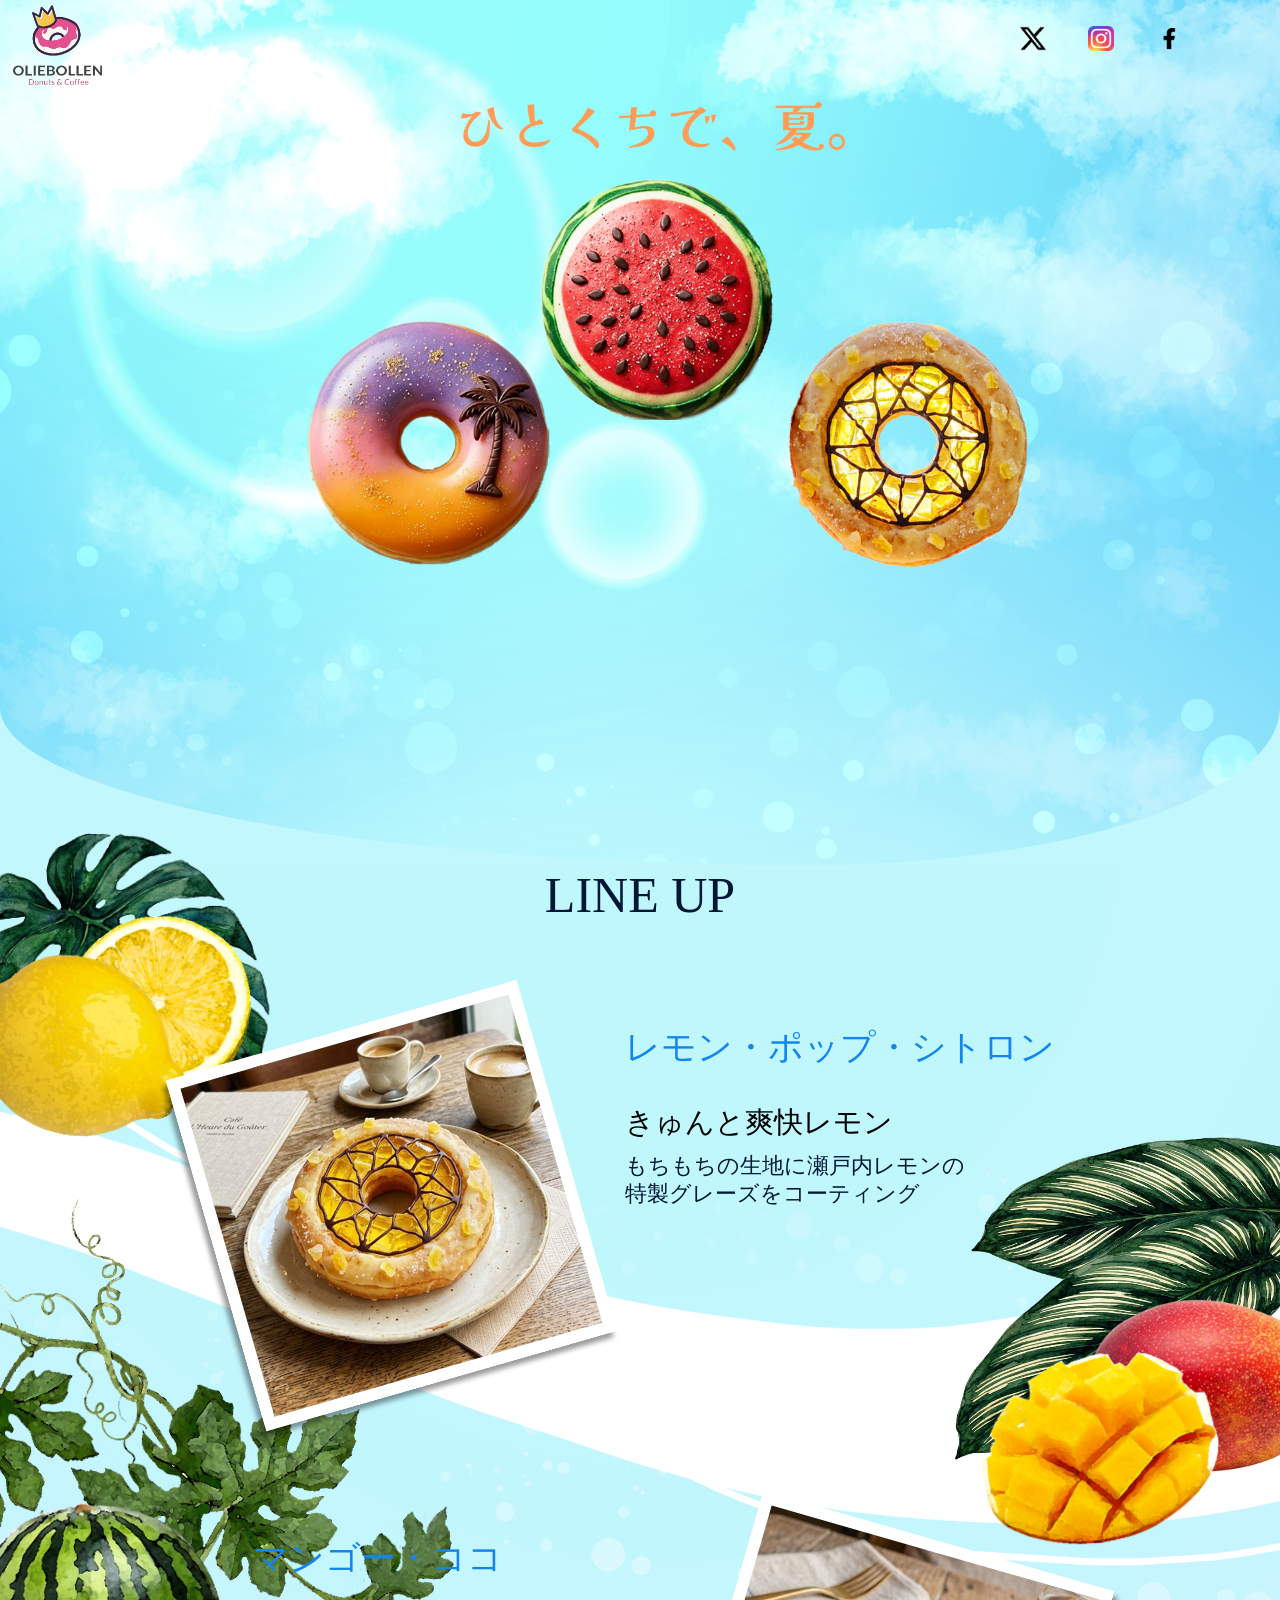
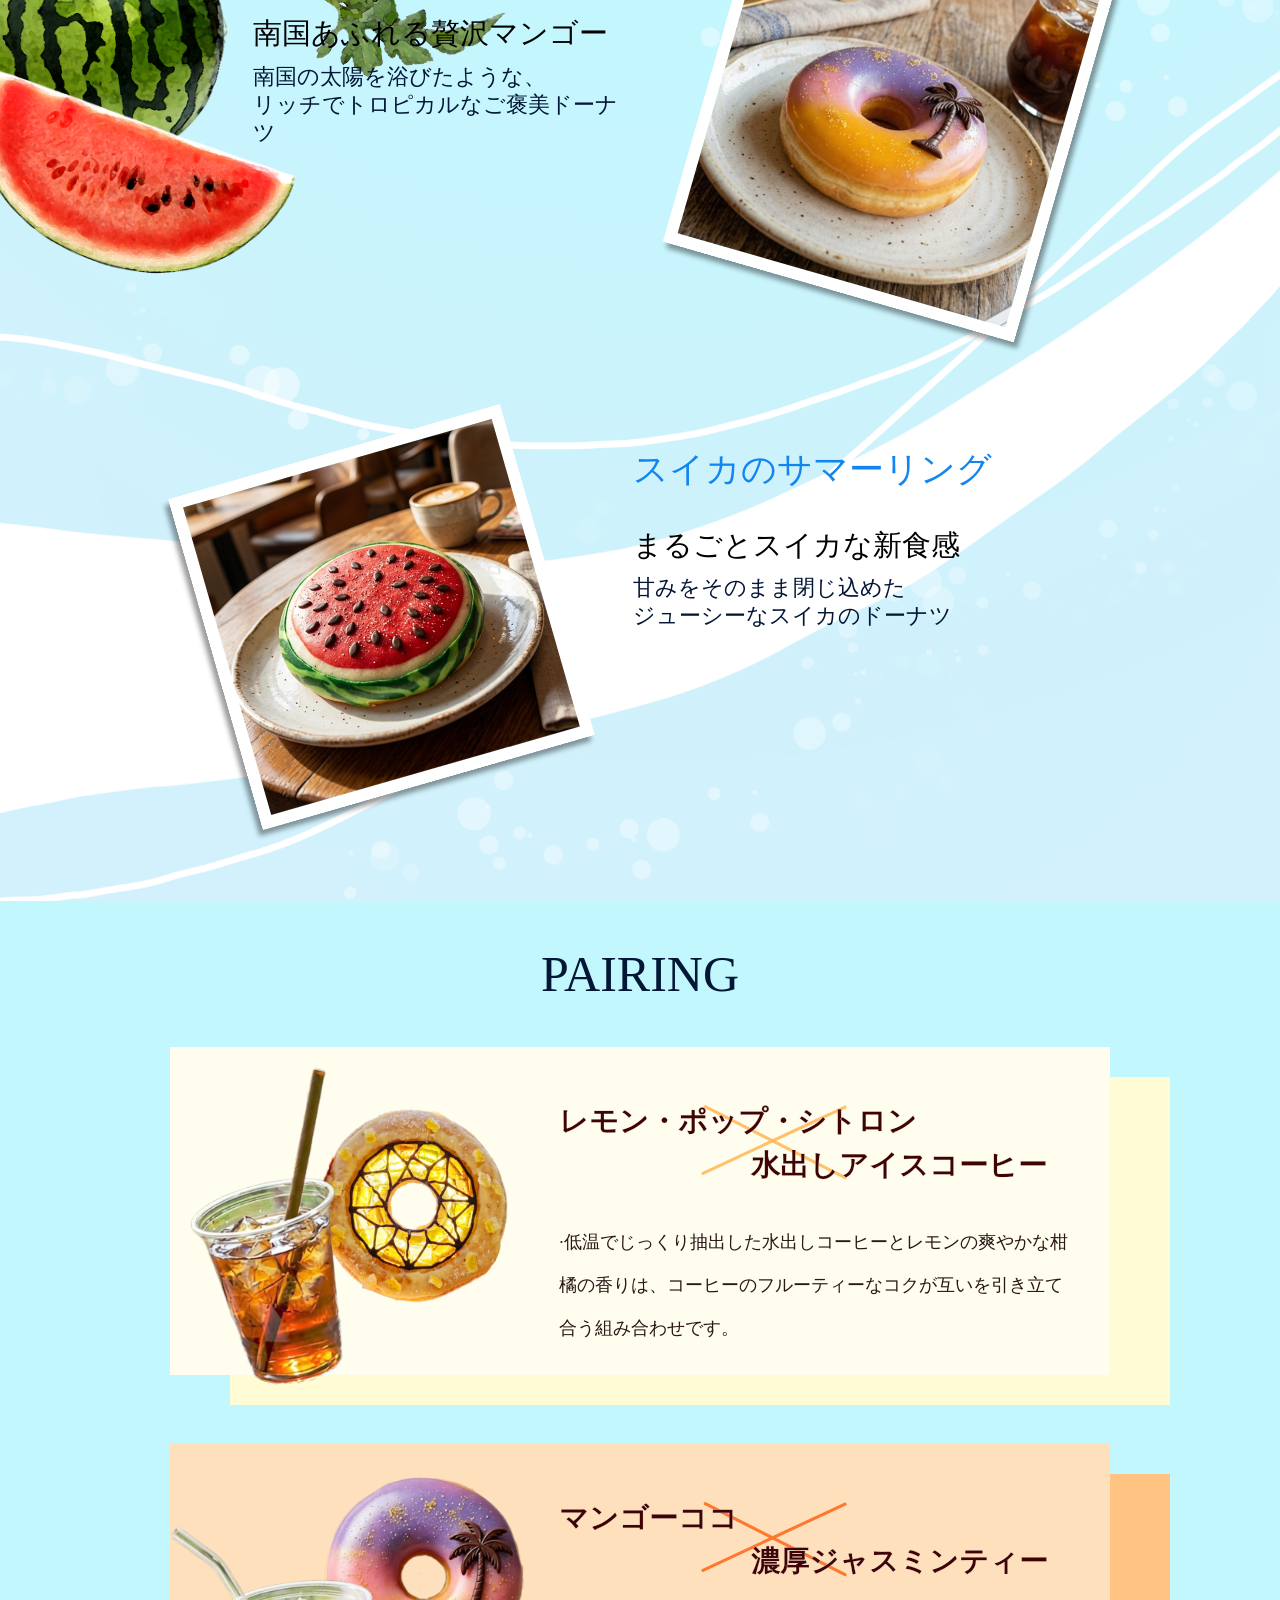
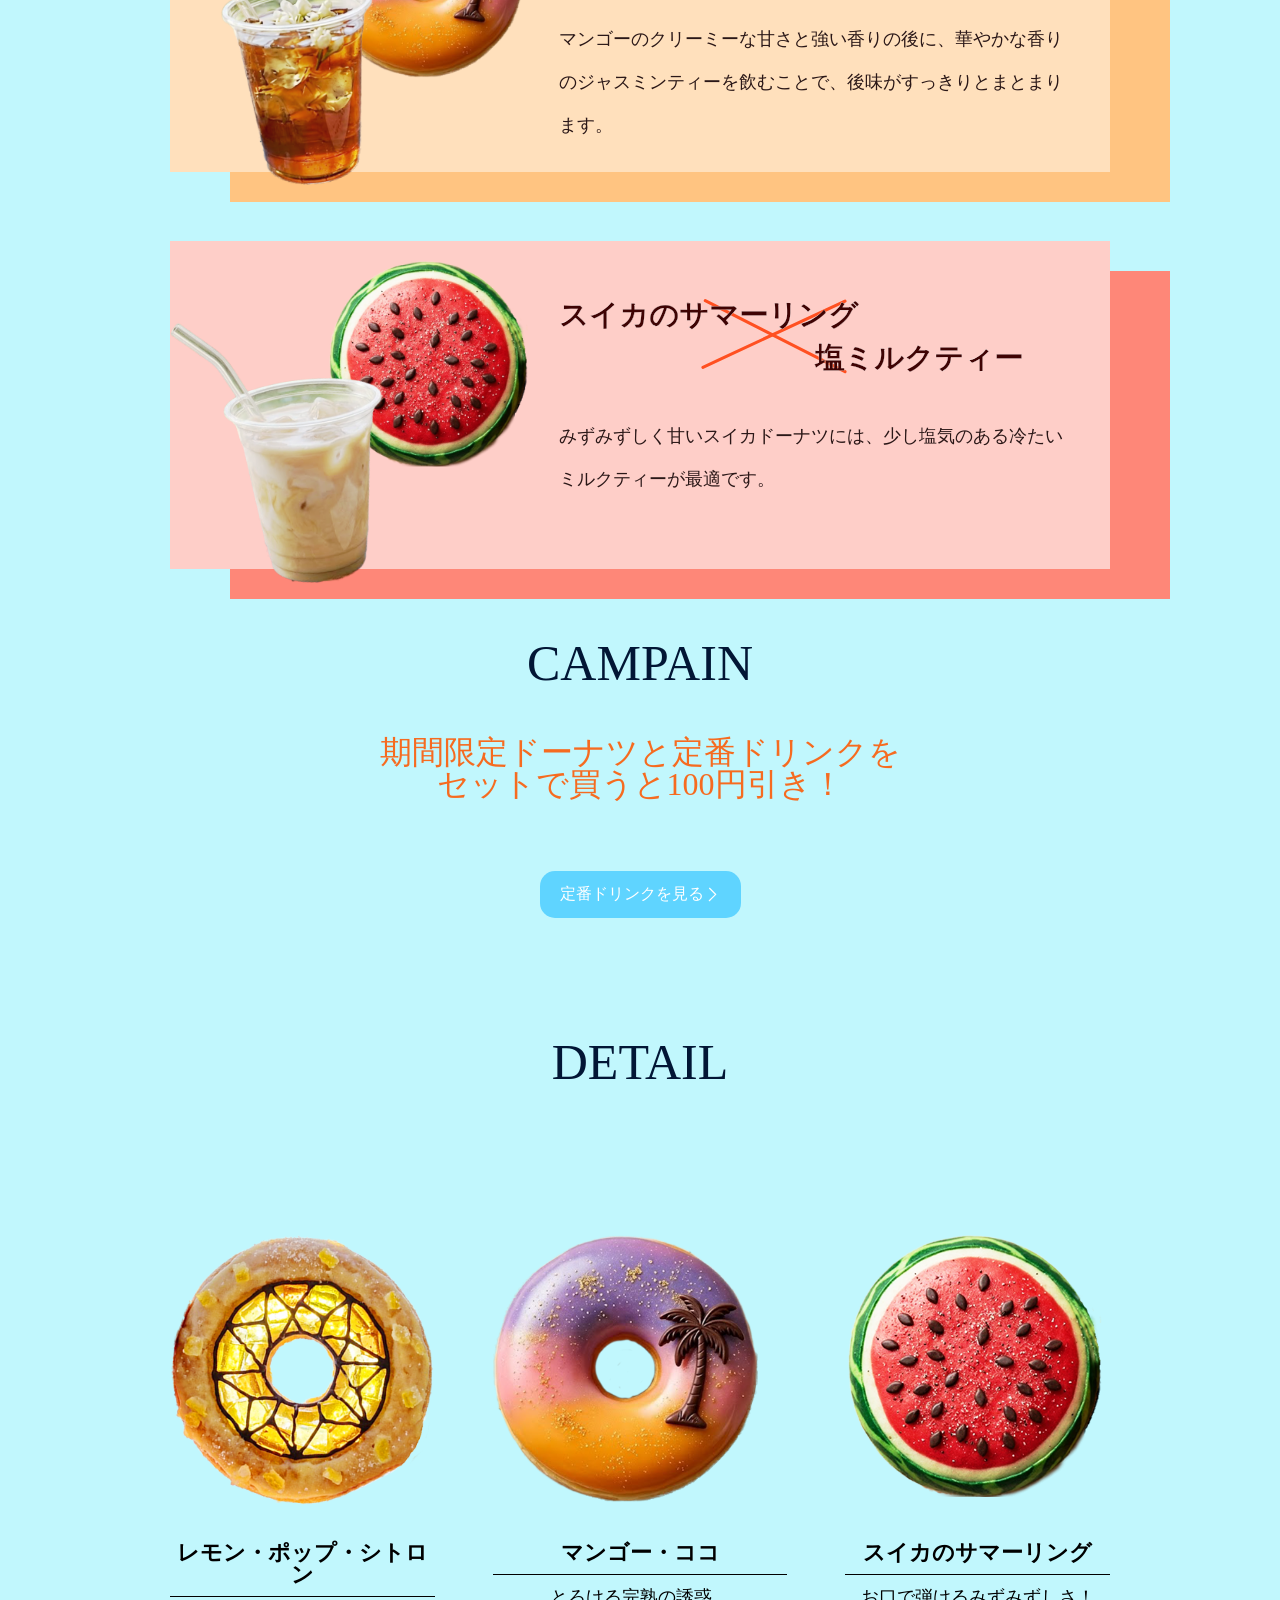
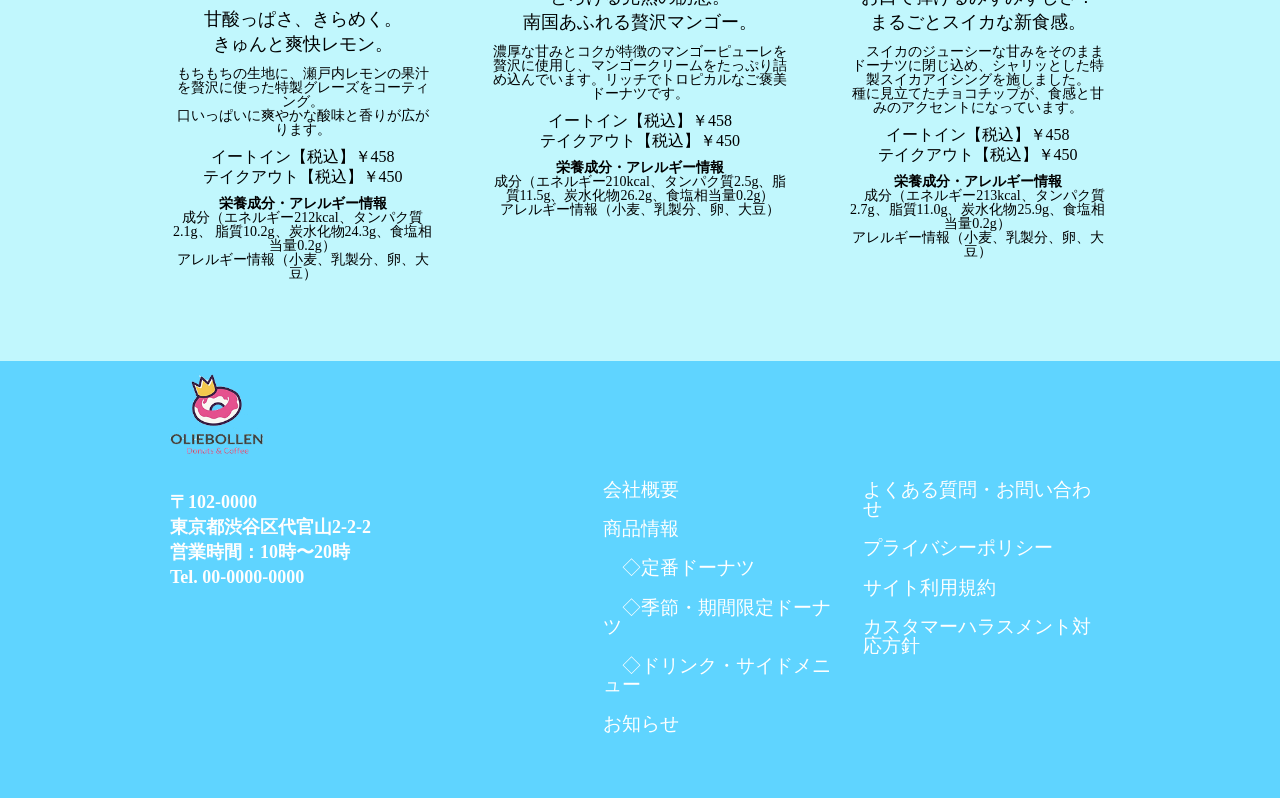
==== commit 93f1d444: "フッター完成（contact.html適用前）" ====
--- a/index.html
+++ b/index.html
@@ -287,7 +287,8 @@
                   スイカのサマーリング
                 </h2>
                 <p class="detail_catchphrase">
-                  お口で弾けるみずみずしさ！ まるごとスイカな新食感。
+                  お口で弾けるみずみずしさ！<br>
+                  まるごとスイカな新食感。
                 </p>
                 <p class="detail_taste">
                   &#x3000;スイカのジューシーな甘みをそのままドーナツに閉じ込め、シャリッとした特製スイカアイシングを施しました。<br>
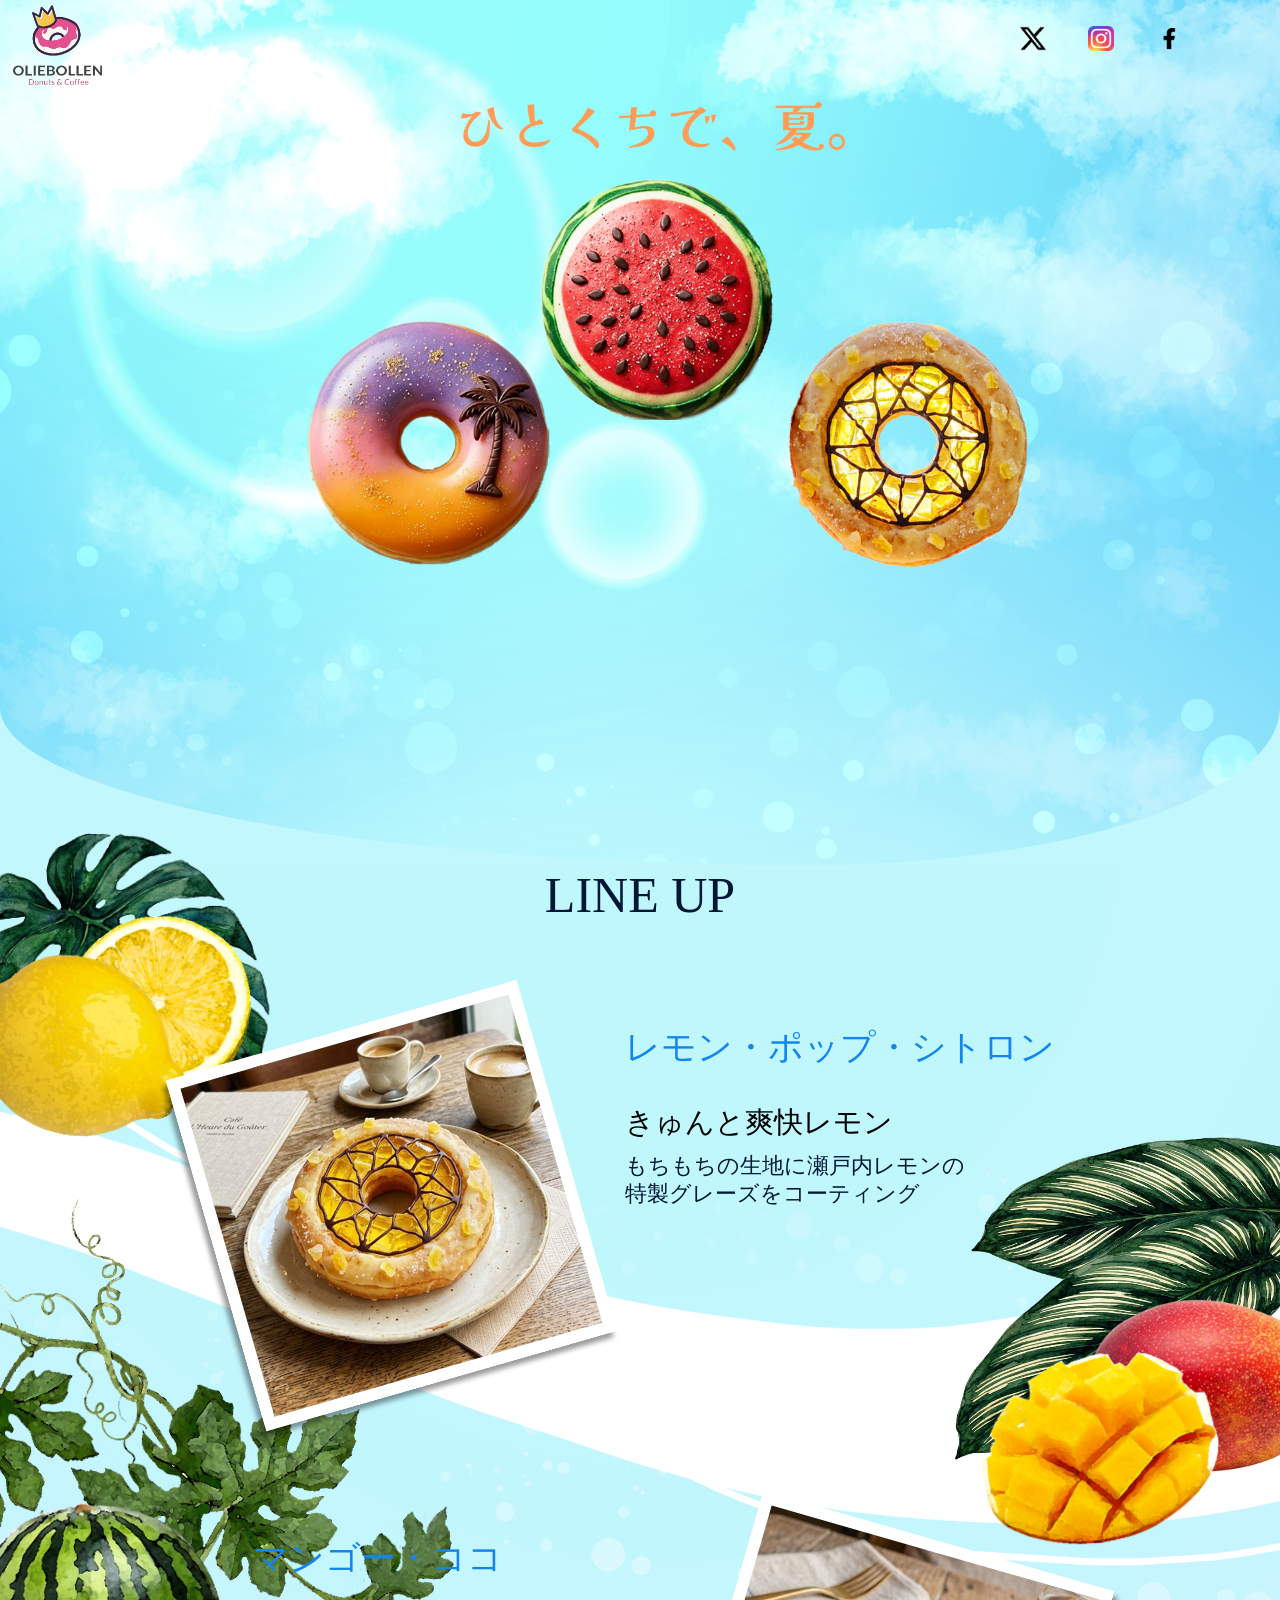
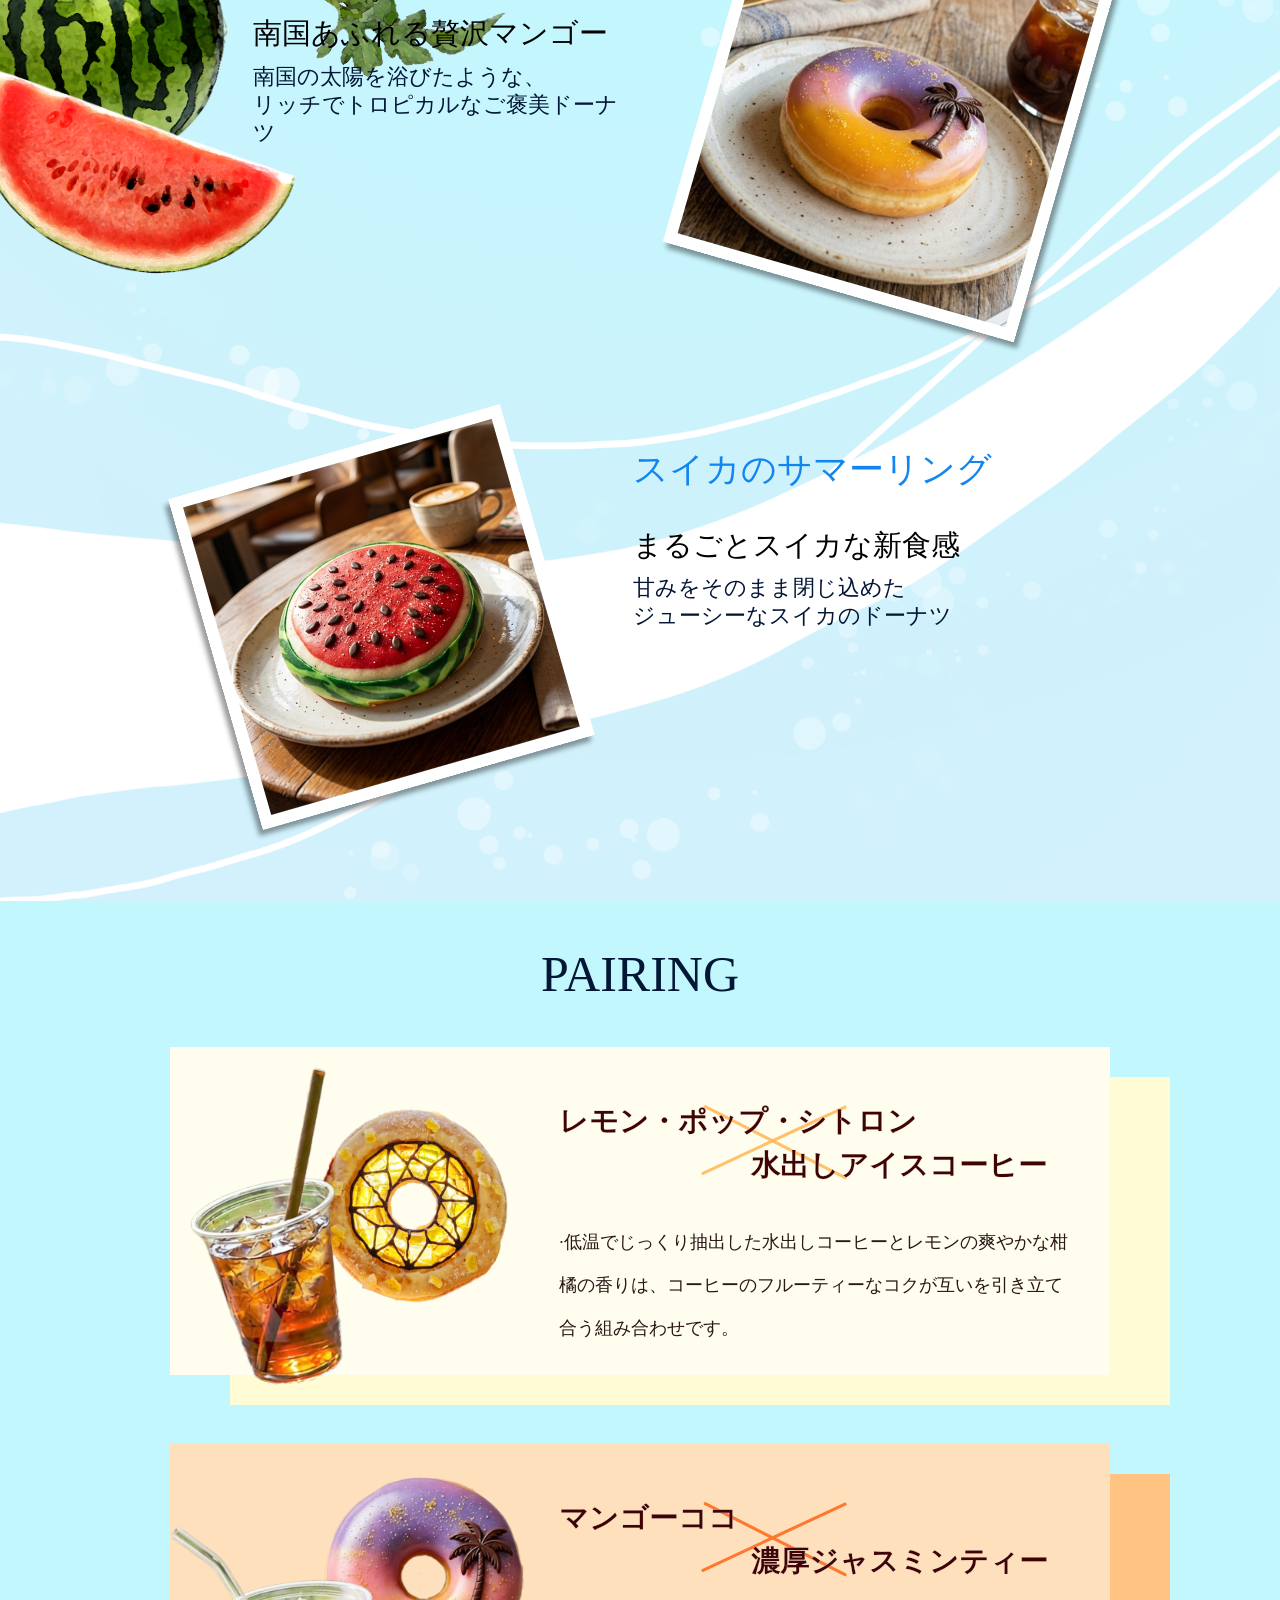
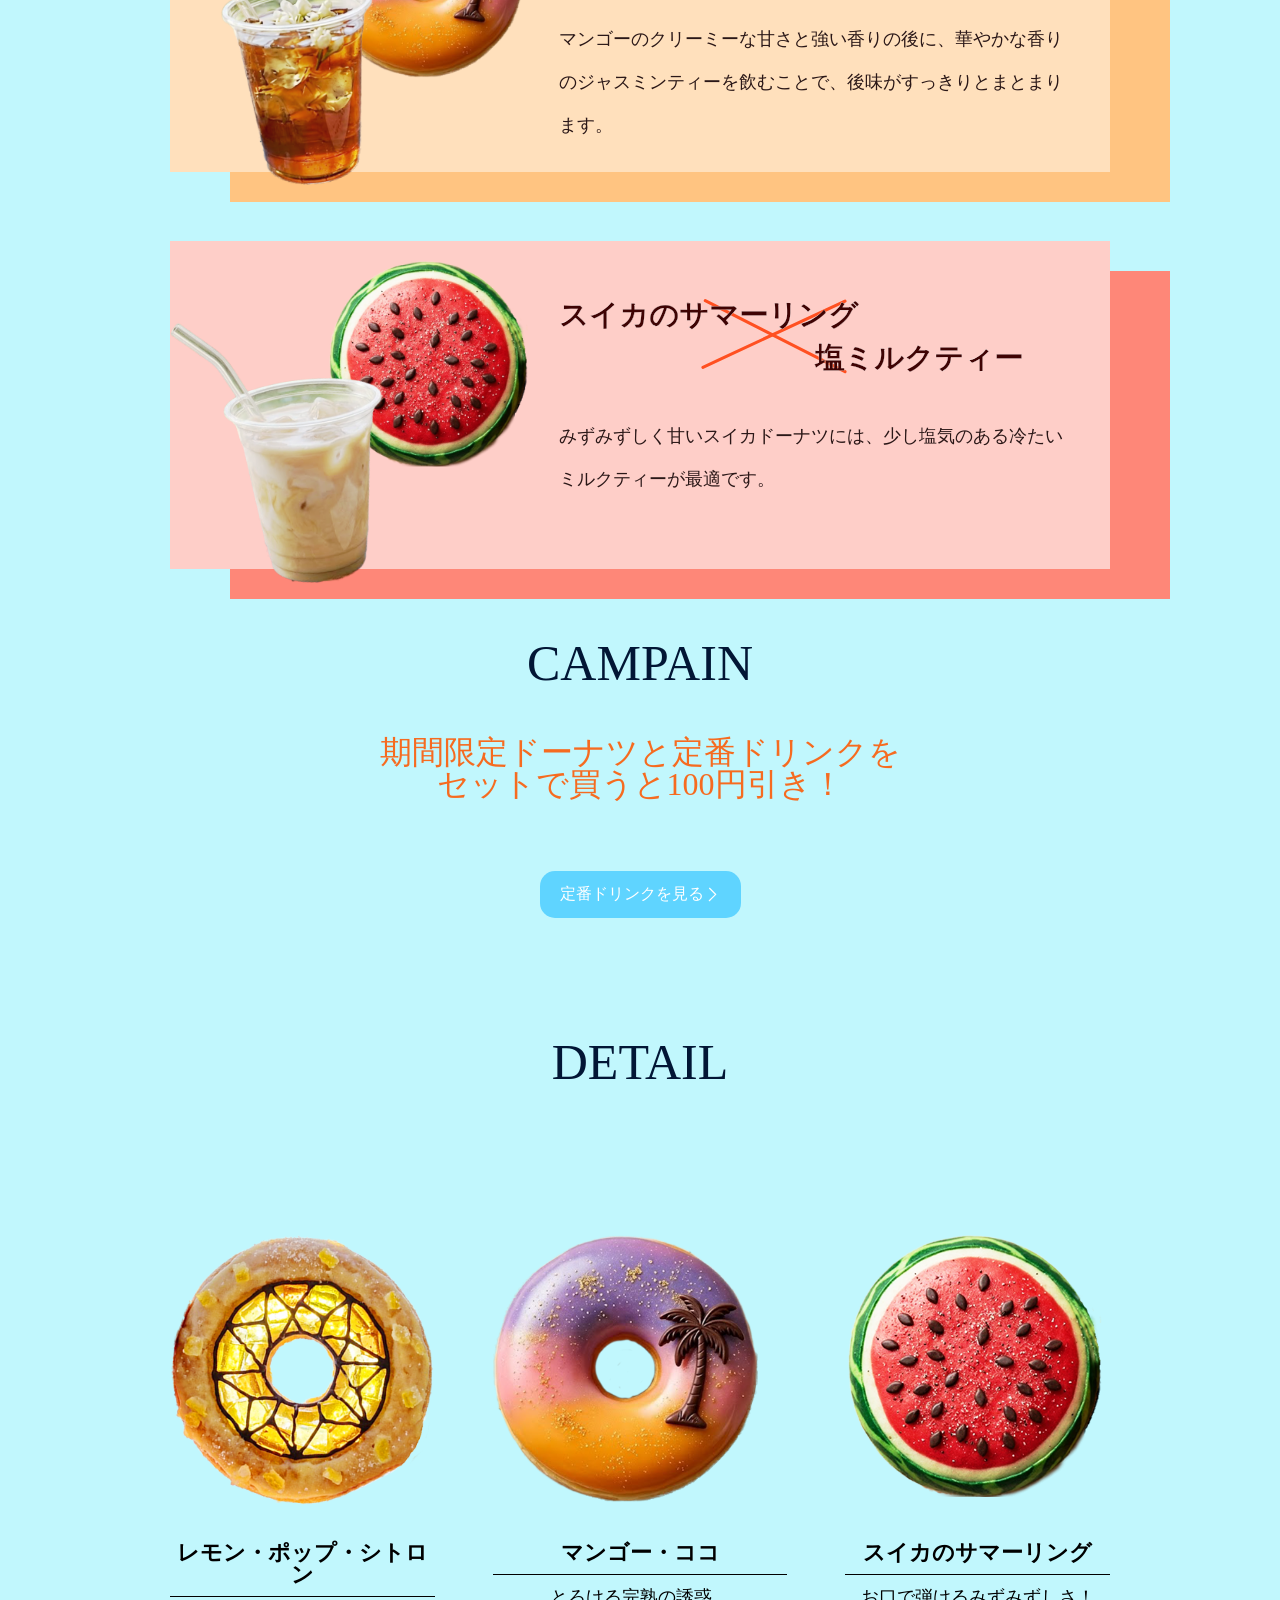
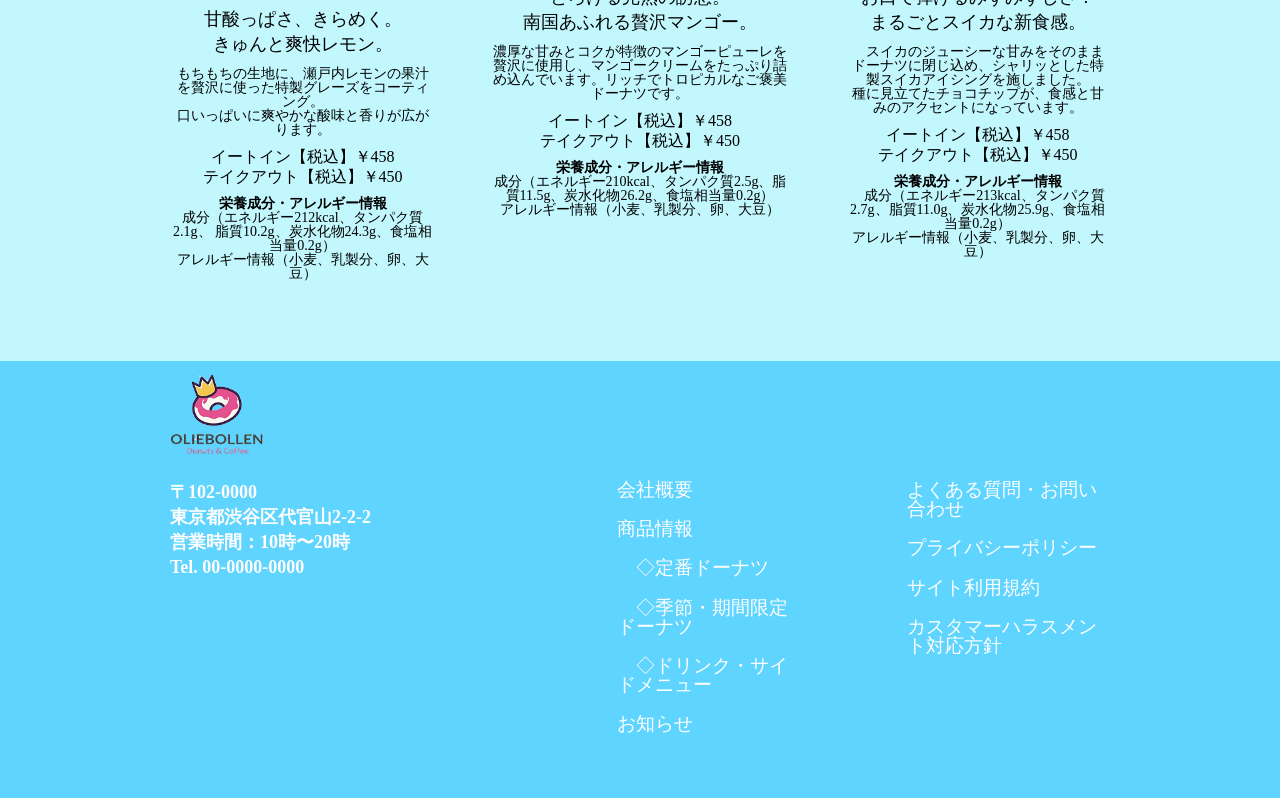
==== commit fadb7c3f: "レスポンシブ、ファビコン調整" ====
--- a/index.html
+++ b/index.html
@@ -4,6 +4,8 @@
   <meta charset="UTF-8">
   <meta name="viewport" content="width=device-width, initial-scale=1.0">
   <title>夏限定のフルーツドーナツ OLIEBOLLEN</title>
+  <link rel="icon" href="img/favicon_logo.png" type="image/png">
+  <link rel="apple-touch-icon" href="img/favicon_logo.png">
   <link rel="stylesheet" href="css/reset.css">
   <link rel="stylesheet" href="css/index.css">
 </head>
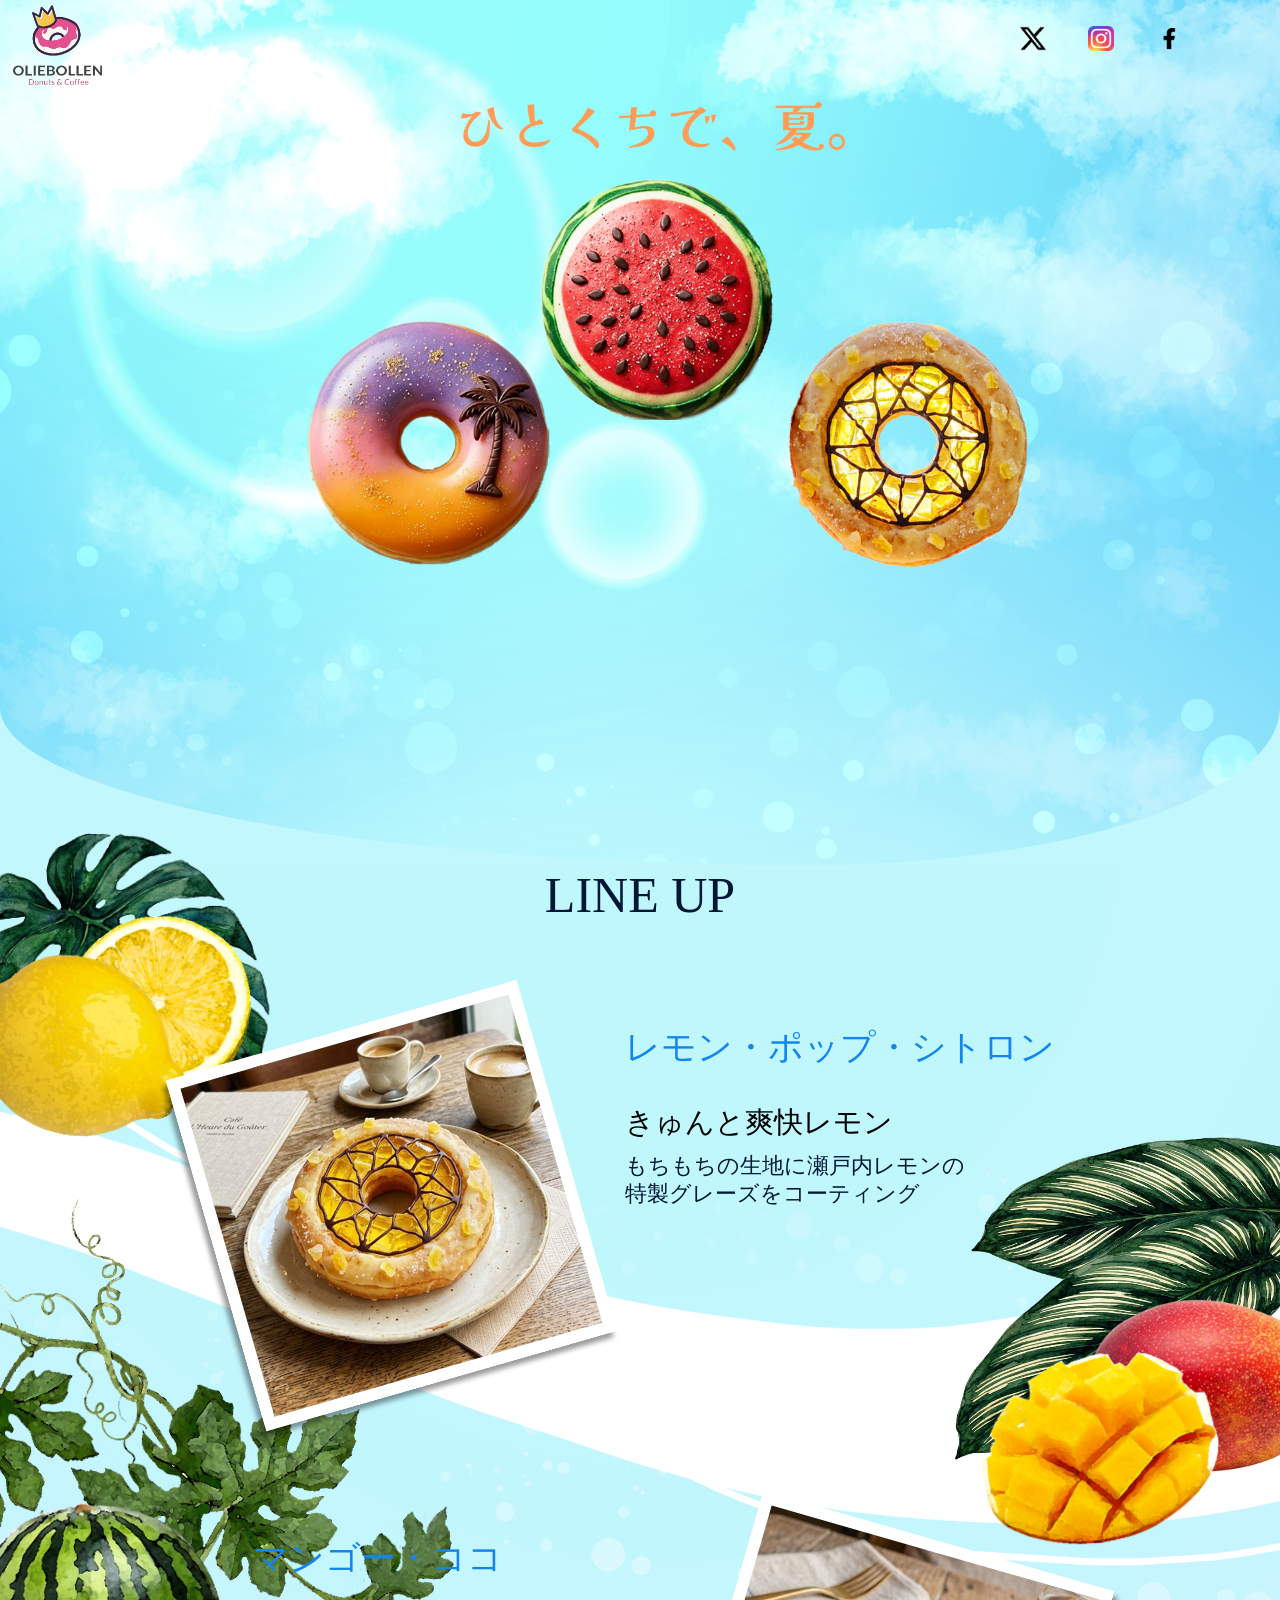
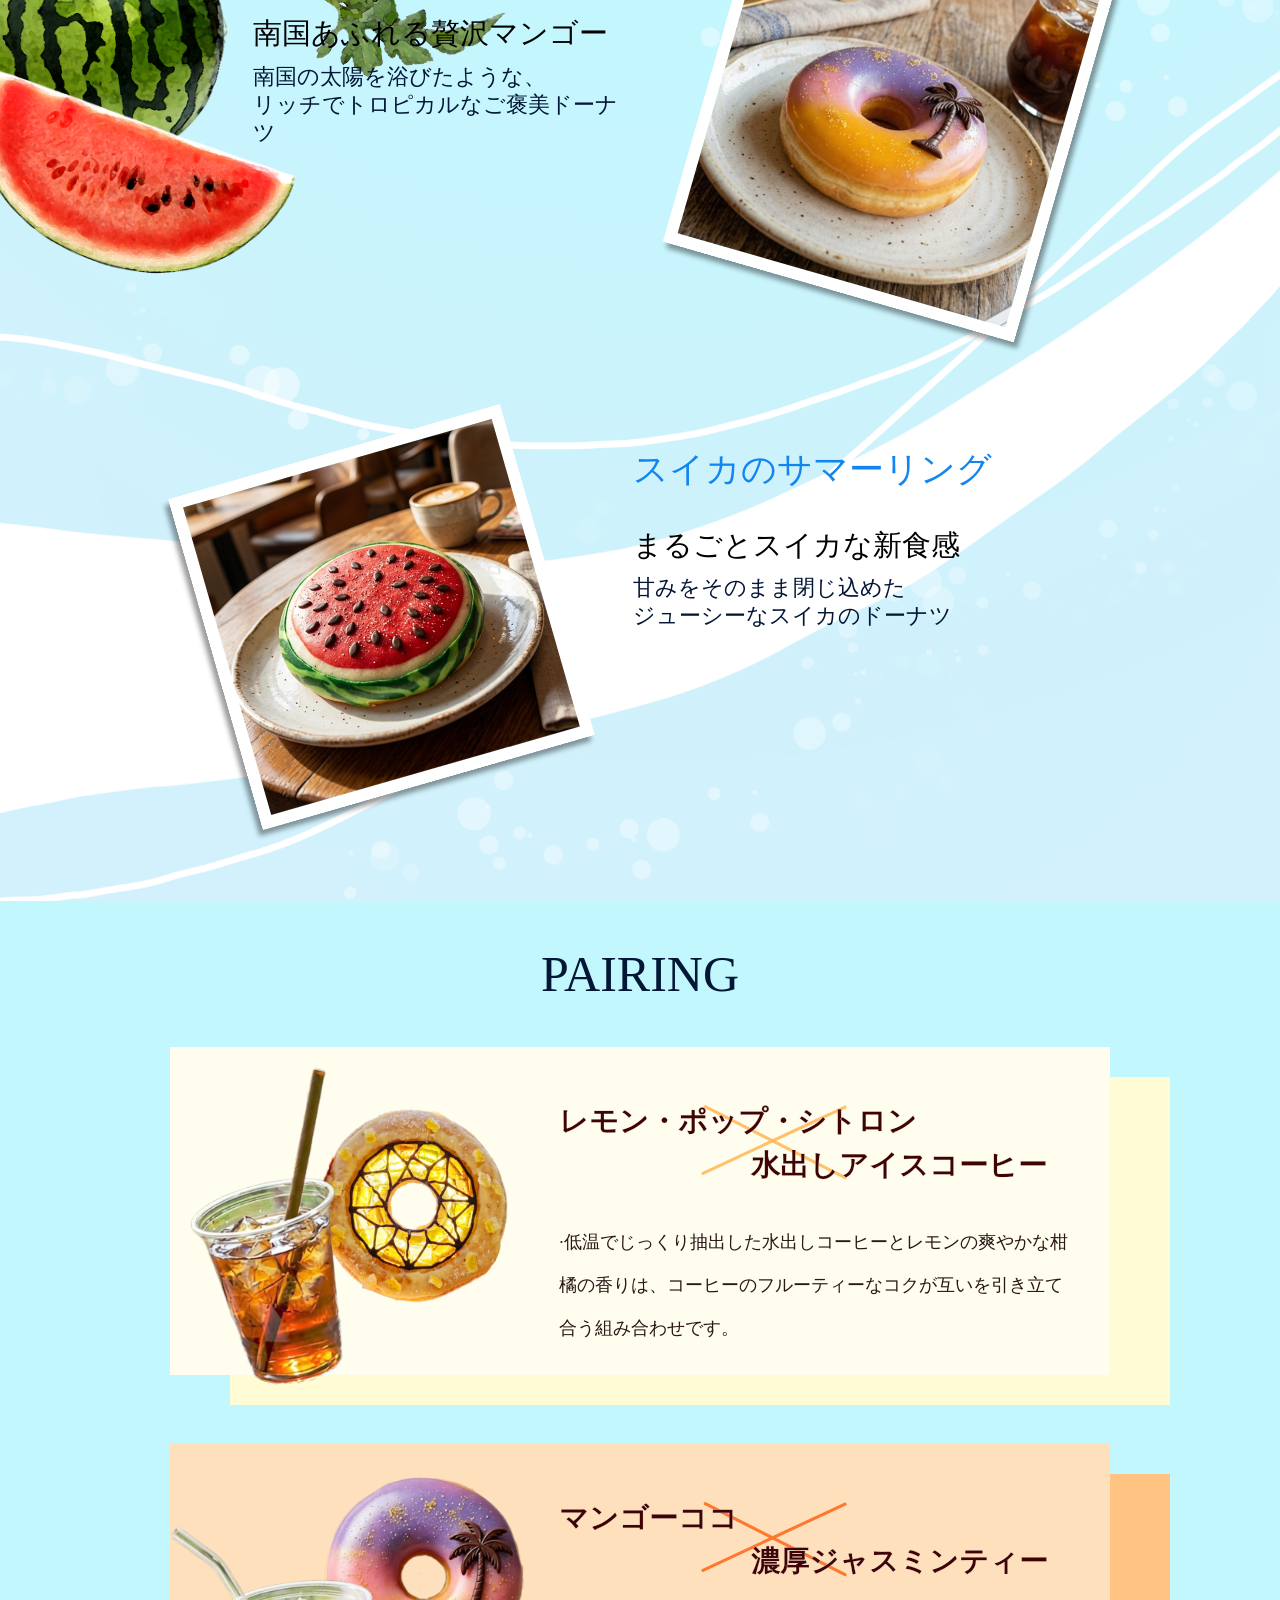
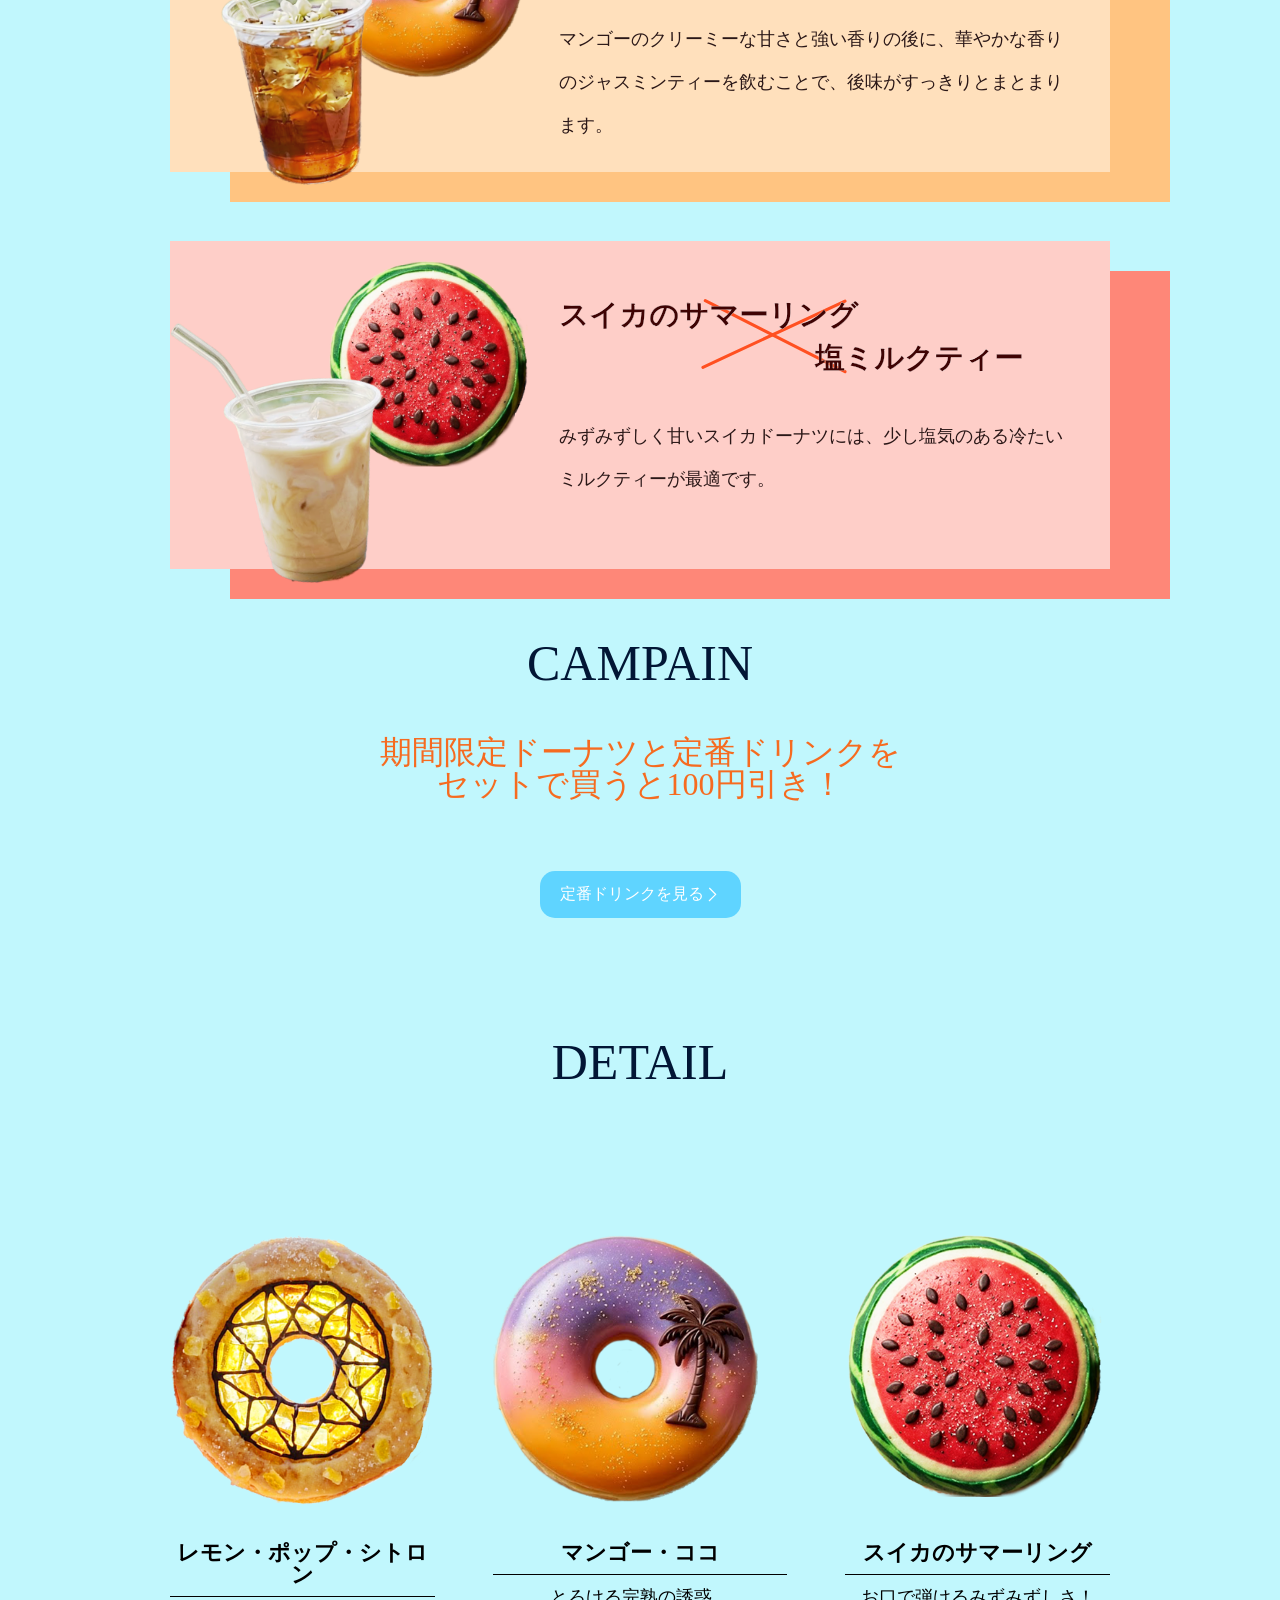
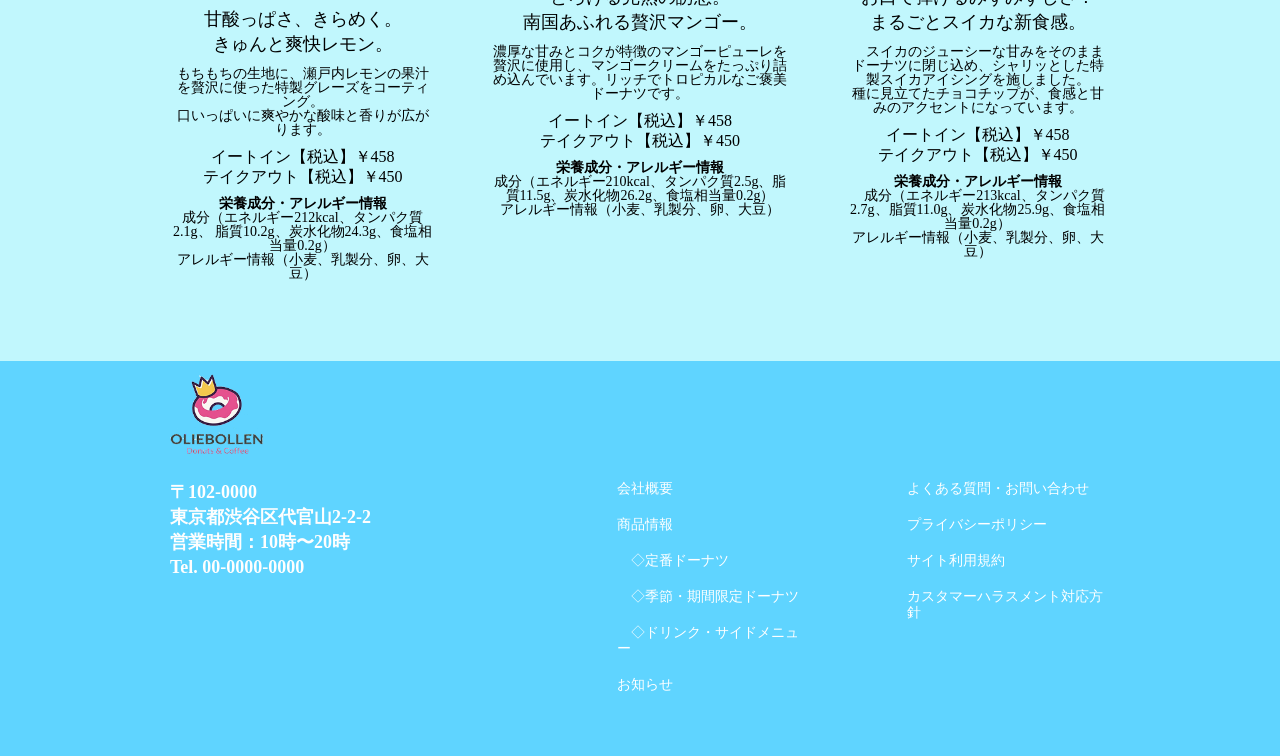
==== commit 73287fdb: "発表前コミット" ====
--- a/index.html
+++ b/index.html
@@ -17,7 +17,7 @@
   <header>
 
     <h1>
-      <a href="#">
+      <a href="index.html">
         <img src="img/logo.png" alt="oliebollenヘッダーロゴ">
       </a>
     </h1>
@@ -48,6 +48,9 @@
     <p class="mainvisual_background">
       <img src="img/mainvisal_background.png" alt="メインビジュアル">
     </p>
+    <p class="responsive_mainvisual_background">
+      <img src="img/responsive_mainvisual_1.png" alt="メインビジュアル">
+    </p>
     <p class="mainvisual_title">
       <img src="img/mainvisual_title.png" alt="ひとくちで、夏。">
     </p>
@@ -108,6 +111,9 @@
                 </section>
               </div>
               <div class="lineup_2">
+                <p class="lineup_right2">
+                  <img src="img/mango_donuts_pic.png" alt="マンゴー・ココ">
+                </p>
                 <section class="lineup_left2">
                   <h2>
                     マンゴー・ココ
@@ -120,9 +126,6 @@
                     リッチでトロピカルなご褒美ドーナツ
                   </p>
                 </section>
-                <p class="lineup_right2">
-                  <img src="img/mango_donuts_pic.png" alt="マンゴー・ココ">
-                </p>
               </div>
               <div class="lineup_3">
                 <p class="lineup_left3">
@@ -319,7 +322,7 @@
 
       <div class="footer_container">
         <h1>
-          <a href="#">
+          <a href="index.html">
             <img src="img/footer_logo.png" alt="oliebollenフッターロゴ">
           </a>
         </h1>
--- a/css/index.css
+++ b/css/index.css
@@ -16,6 +16,10 @@
   z-index: -100;
 }
 
+p.responsive_mainvisual_background img {
+  display: none;
+}
+
 p.mainvisual_title {
   position: absolute;
   margin: 0 auto;
@@ -98,7 +102,7 @@
 
 p.mainvisual_lemon:hover img.eating {
   opacity: 1;
-  width: 19.1%;
+  width: 19.11%;
 }
 
 /* 背景色 */
@@ -284,6 +288,7 @@
   line-height: 1.5;
   display: flex;
   justify-content: space-between;
+  flex-direction: row-reverse;
 }
 
 div.lineup div.lineup_2 p.lineup_right2 {
@@ -669,11 +674,165 @@
 }
 
 @media (max-width: 575px) {
-  p.mainvisual_background {
-    height: 200vw;
-  }
+  /* メインビジュアル */
+
   p.mainvisual_background img {
+    display: none;
+  }
+
+  p.responsive_mainvisual_background {
+    width: 100%;
+    height: 200vh;
+    position: absolute;
     top: 0;
+    left: 0;
+  }
+
+  p.responsive_mainvisual_background img {
+    display: block;
+    width: 100%;
+    height: auto;
     border-radius: 0 0 300% 300% / 0 0 150px 150px;
-  }
-}
+    z-index: -100;
+  }
+
+  p.mainvisual_title {
+    top: 10vw;
+    left: 19vw;
+  }
+
+  p.mainvisual_title img {
+    width: 80%;
+  }
+
+  p.mainvisual_suika img {
+    width: 30vw;
+    top: 30vw;
+    left: 35vw;
+  }
+
+  p.mainvisual_mango img {
+    width: 30vw;
+    top: 48vw;
+    left: 5vw;
+  }
+
+  p.mainvisual_lemon img {
+    width: 30vw;
+    top: 48vw;
+    right: 3vw;
+  }
+
+  p.mainvisual_lemon:hover img.eating {
+    width: 30.5%;
+  }
+
+  /* LINE UP */
+
+  main div p.lineup_title {
+    margin-top: 10rem;
+    font-size: 1.875rem;
+  }
+
+  main div.lineup {
+    display: block;
+  }
+
+  div.lineup div.lineup_1 {
+    display: inline-block;
+  }
+
+  div.lineup div.lineup_1 p.lineup_left1 {
+    width: 70%;
+    margin: 0 auto;
+    margin-top: 20vw;
+  }
+
+  div.lineup div.lineup_1 section.lineup_right1 {
+    margin-top: 10%;
+    margin-bottom: 0;
+    margin-right: 0;
+    margin-left: 7%;
+    width: 100%;
+  }
+
+  div.lineup div.lineup_1 section.lineup_right1 h2 {
+    padding-bottom: 15px;
+  }
+
+  div.lineup_1 section.lineup_right1 p.lineup_example1 {
+    letter-spacing: 0.05em;
+  }
+
+  div.lineup div.lineup_1 section.lineup_right1 p.lineup_explanation1 {
+    font-size: 1.1rem;
+    line-height: 2rem;
+  }
+
+  div.lineup div.lineup_2 {
+    display: inline-block;
+  }
+
+  div.lineup div.lineup_2 p.lineup_right2 {
+    width: 70%;
+    margin: 0 auto;
+    margin-top: 25vw;
+  }
+
+  div.lineup div.lineup_2 section.lineup_left2 {
+    margin-top: 3%;
+    margin-bottom: 0;
+    margin-right: 0;
+    margin-left: 7%;
+    width: 100%;
+  }
+
+  div.lineup div.lineup_2 section.lineup_left2 h2 {
+    padding-bottom: 15px;
+  }
+
+  div.lineup_2 section.lineup_right2 p.lineup_example2 {
+    letter-spacing: 0.05em;
+  }
+
+  div.lineup div.lineup_2 section.lineup_left2 p.lineup_explanation2 {
+    font-size: 1.1rem;
+    line-height: 2rem;
+  }
+
+  div.lineup div.lineup_3 {
+    display: inline-block;
+  }
+
+  div.lineup div.lineup_3 p.lineup_left3 {
+    width: 70%;
+    margin: 0 auto;
+    margin-top: 20vw;
+  }
+
+  div.lineup div.lineup_3 section.lineup_right3 {
+    margin-top: 10%;
+    margin-bottom: 0;
+    margin-right: 0;
+    margin-left: 7%;
+    width: 100%;
+  }
+
+  div.lineup div.lineup_3 section.lineup_right3 h2 {
+    padding-bottom: 15px;
+  }
+
+  div.lineup_3 section.lineup_right3 p.lineup_example3 {
+    letter-spacing: 0.05em;
+  }
+
+  div.lineup div.lineup_3 section.lineup_right3 p.lineup_explanation3 {
+    font-size: 1.1rem;
+    line-height: 2rem;
+  }
+
+  div.detail {
+    flex-wrap: wrap;
+    column-gap: 0;
+  }
+}
